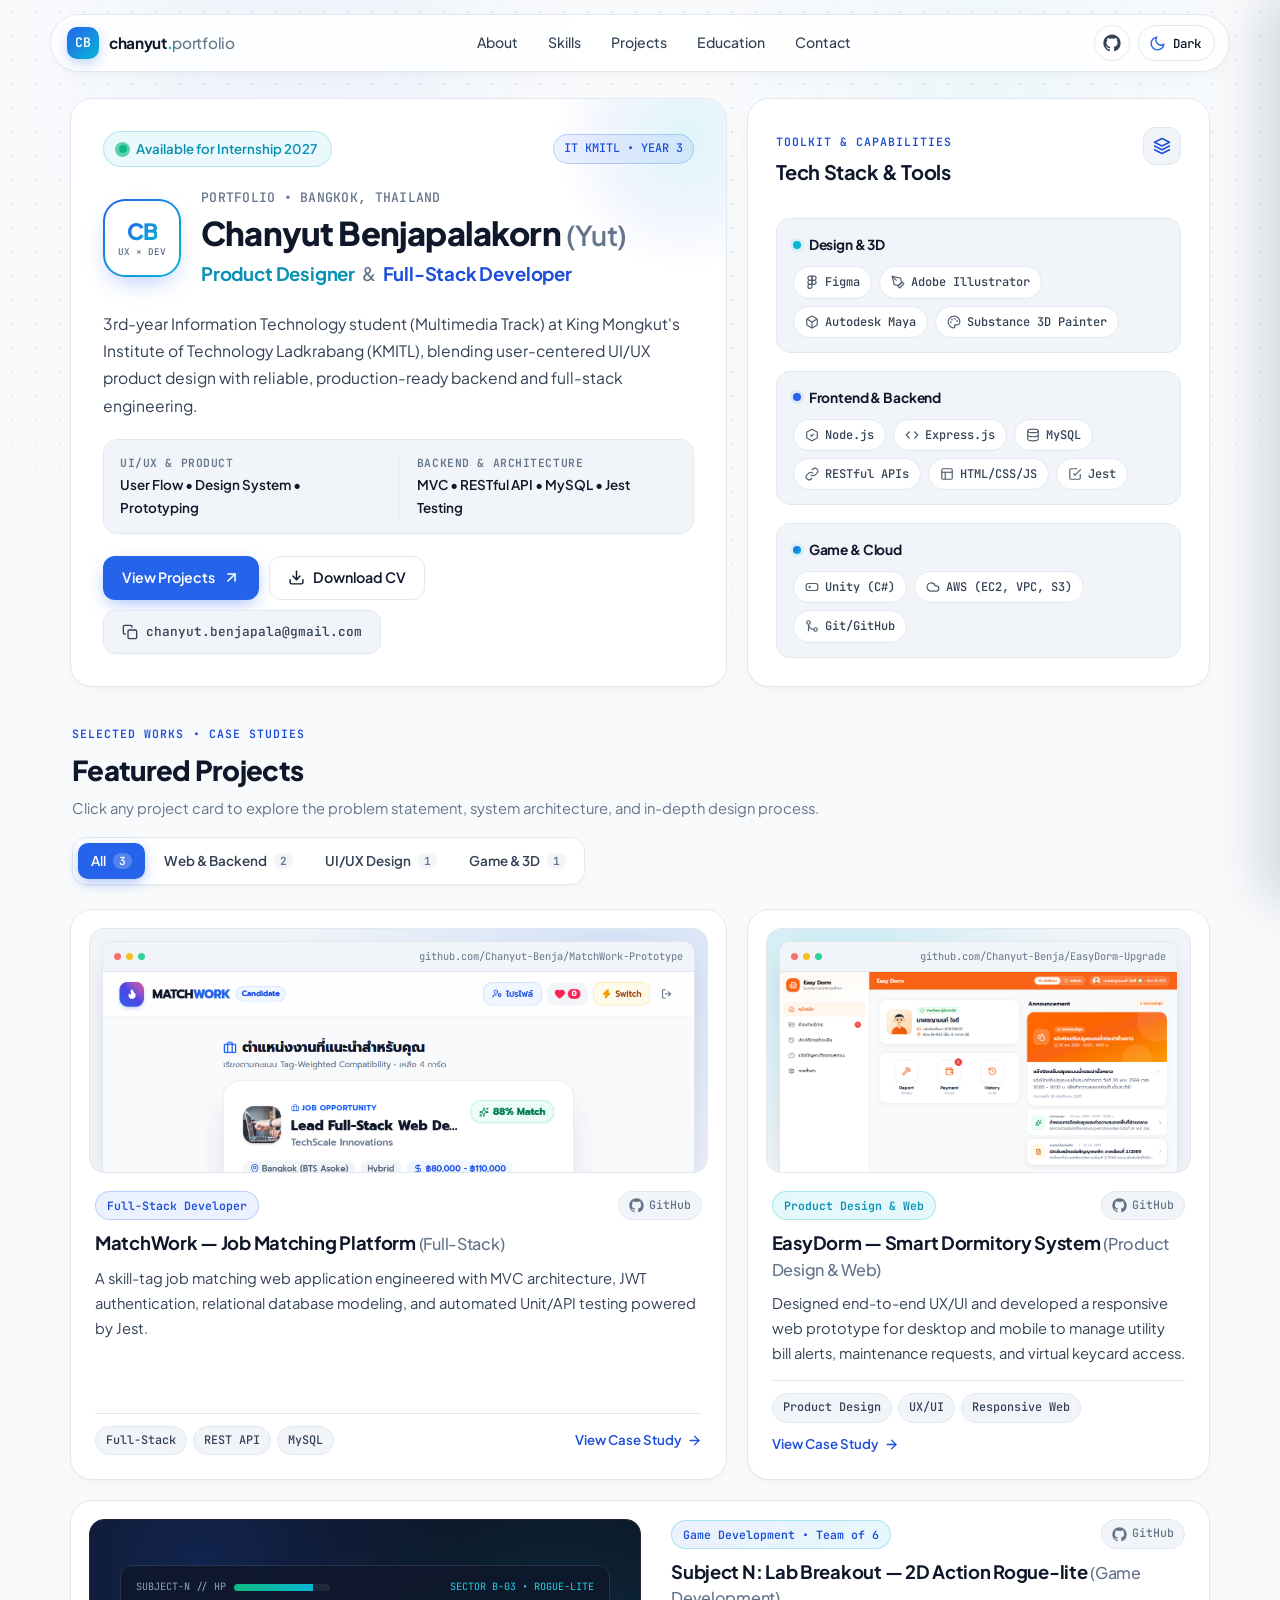
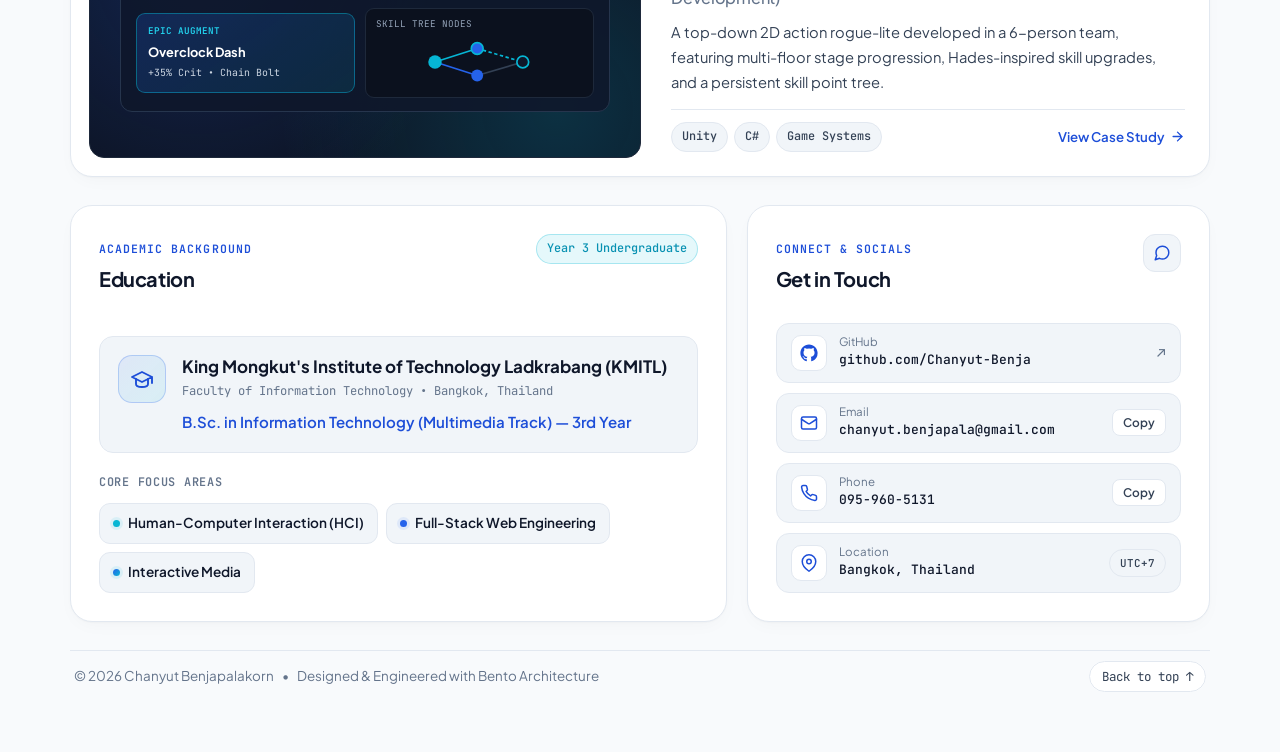
==== index.html @ 30409970 "chore: prepare portfolio for Vercel deployment" ====
<!DOCTYPE html>
<html lang="en" data-theme="light">
<head>
  <meta charset="UTF-8" />
  <meta name="viewport" content="width=device-width, initial-scale=1.0" />
  <title>Chanyut Benjapalakorn — Product Designer &amp; Full-Stack Developer</title>
  <meta
    name="description"
    content="Personal portfolio of Chanyut Benjapalakorn (Yut), a 3rd-year Information Technology (Multimedia Track) student at KMITL seeking UX/UI Product Design and Full-Stack / Backend Developer internships."
  />
  <meta name="author" content="Chanyut Benjapalakorn" />
  <meta name="robots" content="index, follow" />
  <meta name="theme-color" content="#F8FAFC" id="meta-theme-color" />

  <!-- Open Graph / Social Sharing -->
  <meta property="og:type" content="website" />
  <meta property="og:locale" content="en_US" />
  <meta property="og:site_name" content="Chanyut Benjapalakorn — Portfolio" />
  <meta property="og:title" content="Chanyut Benjapalakorn — Product Designer &amp; Full-Stack Developer" />
  <meta
    property="og:description"
    content="3rd-year IT (Multimedia Track) student at KMITL blending user-centered UI/UX product design with MVC backend &amp; full-stack engineering."
  />
  <meta property="og:image" content="/assets/og-preview.png" />
  <meta property="og:image:width" content="1200" />
  <meta property="og:image:height" content="630" />
  <meta property="og:image:alt" content="Chanyut Benjapalakorn — Product Designer &amp; Full-Stack Developer Portfolio" />

  <!-- Twitter / X Card -->
  <meta name="twitter:card" content="summary_large_image" />
  <meta name="twitter:title" content="Chanyut Benjapalakorn — Product Designer &amp; Full-Stack Developer" />
  <meta
    name="twitter:description"
    content="3rd-year IT (Multimedia Track) student at KMITL seeking UX/UI Product Design and Full-Stack / Backend Developer internships."
  />
  <meta name="twitter:image" content="/assets/og-preview.png" />

  <!-- Google Fonts: Plus Jakarta Sans & JetBrains Mono -->
  <link rel="preconnect" href="https://fonts.googleapis.com" />
  <link rel="preconnect" href="https://fonts.gstatic.com" crossorigin />
  <link
    href="https://fonts.googleapis.com/css2?family=JetBrains+Mono:wght@400;500;600&family=Plus+Jakarta+Sans:wght@400;500;600;700;800&display=swap"
    rel="stylesheet"
  />

  <!-- Favicon SVG -->
  <link rel="icon" type="image/svg+xml" href="./favicon.svg" />
  <link
    rel="alternate icon"
    type="image/svg+xml"
    href="data:image/svg+xml,%3Csvg xmlns='http://www.w3.org/2000/svg' viewBox='0 0 64 64'%3E%3Crect width='64' height='64' rx='16' fill='%232563EB'/%3E%3Cpath d='M18 33c0-8.5 6.2-14.5 14.8-14.5 5 0 9.1 2.2 11.5 5.9l-5.2 3.4c-1.4-2.1-3.6-3.4-6.3-3.4-5 0-8.4 3.5-8.4 8.6s3.4 8.6 8.4 8.6c2.9 0 5.1-1.3 6.5-3.6l5.2 3.3C42.1 45.2 37.9 47.5 32.8 47.5 24.2 47.5 18 41.5 18 33Z' fill='%23ffffff'/%3E%3Ccircle cx='48' cy='18' r='5' fill='%2306B6D4'/%3E%3C/svg%3E"
  />

  <!-- Prevent Dark Mode Flash Before First Paint -->
  <script>
    (function () {
      try {
        var saved = localStorage.getItem('chanyut-portfolio-theme');
        if (saved === 'dark' || saved === 'light') {
          document.documentElement.setAttribute('data-theme', saved);
          var meta = document.getElementById('meta-theme-color');
          if (meta) meta.setAttribute('content', saved === 'dark' ? '#0B0F19' : '#F8FAFC');
        }
      } catch (_) {}
    })();
  </script>

  <link rel="stylesheet" href="./styles.css" />
</head>
<body>
  <!-- Subtle Ambient Grid & Glow Background -->
  <div class="bg-grid" aria-hidden="true"></div>
  <div class="bg-glow bg-glow-primary" aria-hidden="true"></div>
  <div class="bg-glow bg-glow-secondary" aria-hidden="true"></div>

  <!-- Skip Navigation Link for Accessibility -->
  <a href="#main-content" class="skip-link">Skip to main content</a>

  <!-- Top Minimalist Floating Navbar -->
  <header class="site-header">
    <nav class="nav-container" aria-label="Primary Navigation">
      <a href="#top" class="brand" aria-label="Chanyut Benjapalakorn Home">
        <span class="brand-mark" aria-hidden="true">CB</span>
        <span class="brand-text">
          <span class="brand-name">chanyut</span><span class="brand-dot">.</span><span class="brand-domain">portfolio</span>
        </span>
      </a>

      <div class="nav-links">
        <a href="#about" class="nav-link">About</a>
        <a href="#skills" class="nav-link">Skills</a>
        <a href="#projects" class="nav-link">Projects</a>
        <a href="#education" class="nav-link">Education</a>
        <a href="#contact" class="nav-link">Contact</a>
      </div>

      <div class="nav-actions">
        <a
          href="https://github.com/Chanyut-Benja"
          target="_blank"
          rel="noopener noreferrer"
          class="icon-btn"
          aria-label="GitHub Profile (Chanyut-Benja)"
          title="GitHub: Chanyut-Benja"
        >
          <svg viewBox="0 0 24 24" width="18" height="18" fill="currentColor" aria-hidden="true">
            <path d="M12 .5C5.65.5.5 5.65.5 12c0 5.09 3.29 9.4 7.86 10.92.58.11.79-.25.79-.56 0-.28-.01-1.02-.02-2-3.2.7-3.88-1.54-3.88-1.54-.52-1.33-1.28-1.69-1.28-1.69-1.05-.72.08-.7.08-.7 1.16.08 1.77 1.19 1.77 1.19 1.03 1.76 2.7 1.25 3.36.96.1-.75.4-1.25.73-1.54-2.55-.29-5.24-1.28-5.24-5.69 0-1.26.45-2.29 1.19-3.09-.12-.29-.52-1.46.11-3.05 0 0 .97-.31 3.18 1.18a11.07 11.07 0 0 1 5.79 0c2.2-1.49 3.17-1.18 3.17-1.18.63 1.59.23 2.76.11 3.05.74.8 1.19 1.83 1.19 3.09 0 4.42-2.7 5.39-5.27 5.68.41.36.78 1.07.78 2.16 0 1.56-.01 2.82-.01 3.2 0 .31.21.68.8.56A11.51 11.51 0 0 0 23.5 12C23.5 5.65 18.35.5 12 .5Z"/>
          </svg>
        </a>

        <button
          type="button"
          id="theme-toggle"
          class="theme-toggle"
          aria-label="Toggle Dark / Light Mode"
          title="Switch Light / Dark Mode"
        >
          <span class="theme-icon theme-icon-sun" aria-hidden="true">
            <svg viewBox="0 0 24 24" width="17" height="17" fill="none" stroke="currentColor" stroke-width="2" stroke-linecap="round" stroke-linejoin="round">
              <circle cx="12" cy="12" r="4"></circle>
              <path d="M12 2v2M12 20v2M4.93 4.93l1.41 1.41M17.66 17.66l1.41 1.41M2 12h2M20 12h2M6.34 17.66l-1.41 1.41M19.07 4.93l-1.41 1.41"></path>
            </svg>
          </span>
          <span class="theme-icon theme-icon-moon" aria-hidden="true">
            <svg viewBox="0 0 24 24" width="17" height="17" fill="none" stroke="currentColor" stroke-width="2" stroke-linecap="round" stroke-linejoin="round">
              <path d="M21 12.79A9 9 0 1 1 11.21 3 7 7 0 0 0 21 12.79z"></path>
            </svg>
          </span>
          <span class="theme-label" id="theme-label">Dark</span>
        </button>
      </div>
    </nav>
  </header>

  <!-- Main Bento Grid Content -->
  <main id="main-content" class="page-wrapper">
    <!-- =========================================================
         TOP BENTO GRID: HERO PROFILE (LEFT) + TECH STACK (RIGHT)
         ========================================================= -->
    <section id="top" class="bento-grid bento-top" aria-label="Introduction and Core Capabilities">
      <!-- 1. HERO & PROFILE CARD (Top-Left, Large) -->
      <article id="about" class="bento-card hero-card span-7">
        <div class="card-ambient-accent" aria-hidden="true"></div>

        <div class="hero-top-bar">
          <div class="status-badge" role="status">
            <span class="status-dot-wrapper" aria-hidden="true">
              <span class="status-dot-ping"></span>
              <span class="status-dot"></span>
            </span>
            <span class="status-text">Available for Internship 2027</span>
          </div>
          <span class="mono-tag role-chip">IT KMITL • YEAR 3</span>
        </div>

        <div class="hero-identity">
          <div class="avatar-emblem" aria-hidden="true">
            <div class="avatar-inner">
              <span class="avatar-initials">CB</span>
              <span class="avatar-sub">UX × DEV</span>
            </div>
          </div>

          <div class="hero-titles">
            <p class="hero-en-name">PORTFOLIO • BANGKOK, THAILAND</p>
            <h1 class="hero-th-name">
              Chanyut Benjapalakorn <span class="nickname">(Yut)</span>
            </h1>
            <p class="hero-role">
              <span class="role-highlight-ux">Product Designer</span>
              <span class="role-amp">&amp;</span>
              <span class="role-highlight-dev">Full-Stack Developer</span>
            </p>
          </div>
        </div>

        <p class="hero-bio">
          3rd-year Information Technology student (Multimedia Track) at King Mongkut's Institute of Technology Ladkrabang (KMITL), blending user-centered UI/UX product design with reliable, production-ready backend and full-stack engineering.
        </p>

        <!-- Minimalist Discipline Synergy Strip -->
        <div class="synergy-strip" aria-label="Core Strengths">
          <div class="synergy-item">
            <span class="synergy-kicker">UI/UX &amp; Product</span>
            <span class="synergy-value">User Flow • Design System • Prototyping</span>
          </div>
          <div class="synergy-divider" aria-hidden="true"></div>
          <div class="synergy-item">
            <span class="synergy-kicker">Backend &amp; Architecture</span>
            <span class="synergy-value">MVC • RESTful API • MySQL • Jest Testing</span>
          </div>
        </div>

        <!-- Primary CTA Actions -->
        <div class="hero-actions">
          <a href="#projects" class="btn btn-primary">
            <span>View Projects</span>
            <svg viewBox="0 0 24 24" width="17" height="17" fill="none" stroke="currentColor" stroke-width="2.2" stroke-linecap="round" stroke-linejoin="round" aria-hidden="true">
              <path d="M7 17L17 7"></path>
              <path d="M7 7h10v10"></path>
            </svg>
          </a>

          <a
            href="./assets/Chanyut_Benjapalakorn_CV.pdf"
            download="Chanyut_Benjapalakorn_CV.pdf"
            class="btn btn-secondary"
          >
            <svg viewBox="0 0 24 24" width="17" height="17" fill="none" stroke="currentColor" stroke-width="2" stroke-linecap="round" stroke-linejoin="round" aria-hidden="true">
              <path d="M21 15v4a2 2 0 0 1-2 2H5a2 2 0 0 1-2-2v-4"></path>
              <polyline points="7 10 12 15 17 10"></polyline>
              <line x1="12" y1="15" x2="12" y2="3"></line>
            </svg>
            <span>Download CV</span>
          </a>

          <button
            type="button"
            class="btn btn-ghost copy-email-btn"
            data-copy="chanyut.benjapala@gmail.com"
            data-label-default="chanyut.benjapala@gmail.com"
            aria-label="Copy email chanyut.benjapala@gmail.com"
          >
            <svg class="icon-copy" viewBox="0 0 24 24" width="16" height="16" fill="none" stroke="currentColor" stroke-width="2" stroke-linecap="round" stroke-linejoin="round" aria-hidden="true">
              <rect x="9" y="9" width="13" height="13" rx="2" ry="2"></rect>
              <path d="M5 15H4a2 2 0 0 1-2-2V4a2 2 0 0 1 2-2h9a2 2 0 0 1 2 2v1"></path>
            </svg>
            <svg class="icon-check" viewBox="0 0 24 24" width="16" height="16" fill="none" stroke="currentColor" stroke-width="2.4" stroke-linecap="round" stroke-linejoin="round" aria-hidden="true">
              <polyline points="20 6 9 17 4 12"></polyline>
            </svg>
            <span class="copy-btn-text">chanyut.benjapala@gmail.com</span>
          </button>
        </div>
      </article>

      <!-- 2. TECH STACK & DESIGN TOOLS CARD (Top-Right) -->
      <article id="skills" class="bento-card stack-card span-5">
        <div class="card-header">
          <div>
            <span class="section-eyebrow">TOOLKIT &amp; CAPABILITIES</span>
            <h2 class="card-title">Tech Stack &amp; Tools</h2>
          </div>
          <span class="card-badge-icon" aria-hidden="true">
            <svg viewBox="0 0 24 24" width="18" height="18" fill="none" stroke="currentColor" stroke-width="2" stroke-linecap="round" stroke-linejoin="round">
              <polygon points="12 2 2 7 12 12 22 7 12 2"></polygon>
              <polyline points="2 17 12 22 22 17"></polyline>
              <polyline points="2 12 12 17 22 12"></polyline>
            </svg>
          </span>
        </div>

        <div class="stack-groups">
          <!-- Category 1: Design & 3D -->
          <div class="stack-group">
            <div class="stack-group-header">
              <span class="group-dot dot-cyan" aria-hidden="true"></span>
              <h3 class="stack-group-title">Design &amp; 3D</h3>
            </div>
            <div class="pill-list">
              <span class="tech-pill pill-design">
                <svg viewBox="0 0 24 24" width="14" height="14" fill="none" stroke="currentColor" stroke-width="2" aria-hidden="true"><path d="M12 2H8.5a3.5 3.5 0 0 0 0 7H12V2Z"/><path d="M12 2h3.5a3.5 3.5 0 1 1 0 7H12V2Z"/><path d="M12 9h3.5a3.5 3.5 0 1 1 0 7H12V9Z"/><path d="M12 9H8.5a3.5 3.5 0 0 0 0 7H12V9Z"/><path d="M8.5 16a3.5 3.5 0 1 0 3.5 3.5V16H8.5Z"/></svg>
                Figma
              </span>
              <span class="tech-pill pill-design">
                <svg viewBox="0 0 24 24" width="14" height="14" fill="none" stroke="currentColor" stroke-width="2" aria-hidden="true"><path d="M12 19l7-7 3 3-7 7-3-3z"/><path d="M18 13l-1.5-7.5L2 2l3.5 14.5L13 18l5-5z"/><path d="M2 2l7.586 7.586"/></svg>
                Adobe Illustrator
              </span>
              <span class="tech-pill pill-design">
                <svg viewBox="0 0 24 24" width="14" height="14" fill="none" stroke="currentColor" stroke-width="2" aria-hidden="true"><path d="M21 16V8a2 2 0 0 0-1-1.73l-7-4a2 2 0 0 0-2 0l-7 4A2 2 0 0 0 3 8v8a2 2 0 0 0 1 1.73l7 4a2 2 0 0 0 2 0l7-4A2 2 0 0 0 21 16z"/><polyline points="3.27 6.96 12 12.01 20.73 6.96"/><line x1="12" y1="22.08" x2="12" y2="12"/></svg>
                Autodesk Maya
              </span>
              <span class="tech-pill pill-design">
                <svg viewBox="0 0 24 24" width="14" height="14" fill="none" stroke="currentColor" stroke-width="2" aria-hidden="true"><circle cx="13.5" cy="6.5" r=".5" fill="currentColor"/><circle cx="17.5" cy="10.5" r=".5" fill="currentColor"/><circle cx="8.5" cy="7.5" r=".5" fill="currentColor"/><circle cx="6.5" cy="12.5" r=".5" fill="currentColor"/><path d="M12 2C6.5 2 2 6.5 2 12s4.5 10 10 10c.93 0 1.5-.67 1.5-1.5 0-.39-.15-.74-.39-1.01-.23-.26-.38-.61-.38-1 0-.83.67-1.5 1.5-1.5H16c3.31 0 6-2.69 6-6 0-4.96-4.49-9-10-9z"/></svg>
                Substance 3D Painter
              </span>
            </div>
          </div>

          <!-- Category 2: Frontend & Backend -->
          <div class="stack-group">
            <div class="stack-group-header">
              <span class="group-dot dot-blue" aria-hidden="true"></span>
              <h3 class="stack-group-title">Frontend &amp; Backend</h3>
            </div>
            <div class="pill-list">
              <span class="tech-pill pill-dev">
                <svg viewBox="0 0 24 24" width="14" height="14" fill="none" stroke="currentColor" stroke-width="2" aria-hidden="true"><path d="M12 2L3 7v10l9 5 9-5V7l-9-5z"/><path d="M9 12l2 2 4-4"/></svg>
                Node.js
              </span>
              <span class="tech-pill pill-dev">
                <svg viewBox="0 0 24 24" width="14" height="14" fill="none" stroke="currentColor" stroke-width="2" aria-hidden="true"><polyline points="16 18 22 12 16 6"/><polyline points="8 6 2 12 8 18"/></svg>
                Express.js
              </span>
              <span class="tech-pill pill-dev">
                <svg viewBox="0 0 24 24" width="14" height="14" fill="none" stroke="currentColor" stroke-width="2" aria-hidden="true"><ellipse cx="12" cy="5" rx="9" ry="3"/><path d="M21 12c0 1.66-4 3-9 3s-9-1.34-9-3"/><path d="M3 5v14c0 1.66 4 3 9 3s9-1.34 9-3V5"/></svg>
                MySQL
              </span>
              <span class="tech-pill pill-dev">
                <svg viewBox="0 0 24 24" width="14" height="14" fill="none" stroke="currentColor" stroke-width="2" aria-hidden="true"><path d="M10 13a5 5 0 0 0 7.54.54l3-3a5 5 0 0 0-7.07-7.07l-1.72 1.71"/><path d="M14 11a5 5 0 0 0-7.54-.54l-3 3a5 5 0 0 0 7.07 7.07l1.71-1.71"/></svg>
                RESTful APIs
              </span>
              <span class="tech-pill pill-dev">
                <svg viewBox="0 0 24 24" width="14" height="14" fill="none" stroke="currentColor" stroke-width="2" aria-hidden="true"><rect x="3" y="3" width="18" height="18" rx="2"/><path d="M3 9h18"/><path d="M9 21V9"/></svg>
                HTML/CSS/JS
              </span>
              <span class="tech-pill pill-dev">
                <svg viewBox="0 0 24 24" width="14" height="14" fill="none" stroke="currentColor" stroke-width="2" aria-hidden="true"><path d="M9 11l3 3L22 4"/><path d="M21 12v7a2 2 0 0 1-2 2H5a2 2 0 0 1-2-2V5a2 2 0 0 1 2-2h11"/></svg>
                Jest
              </span>
            </div>
          </div>

          <!-- Category 3: Game & Cloud -->
          <div class="stack-group">
            <div class="stack-group-header">
              <span class="group-dot dot-hybrid" aria-hidden="true"></span>
              <h3 class="stack-group-title">Game &amp; Cloud</h3>
            </div>
            <div class="pill-list">
              <span class="tech-pill pill-cloud">
                <svg viewBox="0 0 24 24" width="14" height="14" fill="none" stroke="currentColor" stroke-width="2" aria-hidden="true"><line x1="6" y1="12" x2="10" y2="12"/><line x1="8" y1="10" x2="8" y2="14"/><line x1="15" y1="13" x2="15.01" y2="13"/><line x1="18" y1="11" x2="18.01" y2="11"/><rect x="2" y="6" width="20" height="12" rx="4"/></svg>
                Unity (C#)
              </span>
              <span class="tech-pill pill-cloud">
                <svg viewBox="0 0 24 24" width="14" height="14" fill="none" stroke="currentColor" stroke-width="2" aria-hidden="true"><path d="M17.5 19H9a7 7 0 1 1 6.71-9h1.79a4.5 4.5 0 1 1 0 9Z"/></svg>
                AWS (EC2, VPC, S3)
              </span>
              <span class="tech-pill pill-cloud">
                <svg viewBox="0 0 24 24" width="14" height="14" fill="none" stroke="currentColor" stroke-width="2" aria-hidden="true"><circle cx="18" cy="18" r="3"/><circle cx="6" cy="6" r="3"/><path d="M6 21V9a9 9 0 0 0 9 9"/></svg>
                Git/GitHub
              </span>
            </div>
          </div>
        </div>
      </article>
    </section>

    <!-- =========================================================
         MIDDLE SECTION: FEATURED PROJECTS + INTERACTIVE FILTER BAR
         ========================================================= -->
    <section id="projects" class="projects-section" aria-labelledby="projects-heading">
      <div class="section-bar">
        <div class="section-bar-text">
          <span class="section-eyebrow">SELECTED WORKS • CASE STUDIES</span>
          <h2 id="projects-heading" class="section-title">Featured Projects</h2>
          <p class="section-subtitle">
            Click any project card to explore the problem statement, system architecture, and in-depth design process.
          </p>
        </div>

        <!-- Interactive Filter Bar -->
        <div class="filter-bar" role="tablist" aria-label="Filter Projects by Category">
          <button
            type="button"
            class="filter-btn is-active"
            role="tab"
            aria-selected="true"
            data-filter="all"
          >
            <span>All</span>
            <span class="filter-count">3</span>
          </button>
          <button
            type="button"
            class="filter-btn"
            role="tab"
            aria-selected="false"
            data-filter="web"
          >
            <span>Web &amp; Backend</span>
            <span class="filter-count">2</span>
          </button>
          <button
            type="button"
            class="filter-btn"
            role="tab"
            aria-selected="false"
            data-filter="uxui"
          >
            <span>UI/UX Design</span>
            <span class="filter-count">1</span>
          </button>
          <button
            type="button"
            class="filter-btn"
            role="tab"
            aria-selected="false"
            data-filter="game"
          >
            <span>Game &amp; 3D</span>
            <span class="filter-count">1</span>
          </button>
        </div>
      </div>

      <!-- Bento Grid for 3 Featured Projects (Asymmetric 7 + 5 Row 1, Full 12 Row 2) -->
      <div class="bento-grid projects-grid" id="projects-grid">
        <!-- PROJECT 1: MatchWork (Span 7) -->
        <article
          class="bento-card project-card span-7"
          data-project-id="matchwork"
          data-categories="web"
          tabindex="0"
          role="button"
          aria-label="Open case study for MatchWork — Job Matching Platform"
        >
          <!-- Real Project Screenshot Thumbnail -->
          <div class="project-mockup project-screenshot-wrap">
            <div class="screenshot-frame">
              <div class="screenshot-bar" aria-hidden="true">
                <div class="browser-dots"><span></span><span></span><span></span></div>
                <span class="browser-url">github.com/Chanyut-Benja/MatchWork-Prototype</span>
              </div>
              <img
                src="./assets/matchwork-preview.png"
                alt="MatchWork Job Matching Platform Dashboard Screenshot"
                class="project-screenshot-img"
                loading="lazy"
              />
            </div>
          </div>

          <div class="project-content">
            <div class="project-meta-row">
              <span class="role-badge badge-blue">Full-Stack Developer</span>
              <a
                href="https://github.com/Chanyut-Benja/MatchWork-Prototype"
                target="_blank"
                rel="noopener noreferrer"
                class="project-github-link"
                aria-label="View MatchWork on GitHub"
                title="github.com/Chanyut-Benja/MatchWork-Prototype"
              >
                <svg viewBox="0 0 24 24" width="15" height="15" fill="currentColor" aria-hidden="true">
                  <path d="M12 .5C5.65.5.5 5.65.5 12c0 5.09 3.29 9.4 7.86 10.92.58.11.79-.25.79-.56 0-.28-.01-1.02-.02-2-3.2.7-3.88-1.54-3.88-1.54-.52-1.33-1.28-1.69-1.28-1.69-1.05-.72.08-.7.08-.7 1.16.08 1.77 1.19 1.77 1.19 1.03 1.76 2.7 1.25 3.36.96.1-.75.4-1.25.73-1.54-2.55-.29-5.24-1.28-5.24-5.69 0-1.26.45-2.29 1.19-3.09-.12-.29-.52-1.46.11-3.05 0 0 .97-.31 3.18 1.18a11.07 11.07 0 0 1 5.79 0c2.2-1.49 3.17-1.18 3.17-1.18.63 1.59.23 2.76.11 3.05.74.8 1.19 1.83 1.19 3.09 0 4.42-2.7 5.39-5.27 5.68.41.36.78 1.07.78 2.16 0 1.56-.01 2.82-.01 3.2 0 .31.21.68.8.56A11.51 11.51 0 0 0 23.5 12C23.5 5.65 18.35.5 12 .5Z"/>
                </svg>
                <span>GitHub</span>
              </a>
            </div>

            <h3 class="project-title">
              MatchWork — Job Matching Platform <span class="project-sub">(Full-Stack)</span>
            </h3>

            <p class="project-desc">
              A skill-tag job matching web application engineered with MVC architecture, JWT authentication, relational database modeling, and automated Unit/API testing powered by Jest.
            </p>

            <div class="project-footer">
              <div class="project-tags">
                <span class="mono-tag">Full-Stack</span>
                <span class="mono-tag">REST API</span>
                <span class="mono-tag">MySQL</span>
              </div>
              <span class="project-cta-hint">
                View Case Study
                <svg viewBox="0 0 24 24" width="15" height="15" fill="none" stroke="currentColor" stroke-width="2.2" stroke-linecap="round" stroke-linejoin="round" aria-hidden="true">
                  <line x1="5" y1="12" x2="19" y2="12"></line>
                  <polyline points="12 5 19 12 12 19"></polyline>
                </svg>
              </span>
            </div>
          </div>
        </article>

        <!-- PROJECT 2: EasyDorm (Span 5) -->
        <article
          class="bento-card project-card span-5"
          data-project-id="easydorm"
          data-categories="uxui web"
          tabindex="0"
          role="button"
          aria-label="Open case study for EasyDorm — Smart Dormitory Management System"
        >
          <!-- Real Project Screenshot Thumbnail -->
          <div class="project-mockup project-screenshot-wrap mockup-easydorm-bg">
            <div class="screenshot-frame">
              <div class="screenshot-bar" aria-hidden="true">
                <div class="browser-dots"><span></span><span></span><span></span></div>
                <span class="browser-url">github.com/Chanyut-Benja/EasyDorm-Upgrade</span>
              </div>
              <img
                src="./assets/easydorm-preview.png"
                alt="EasyDorm Smart Dormitory Resident Dashboard Screenshot"
                class="project-screenshot-img"
                loading="lazy"
              />
            </div>
          </div>

          <div class="project-content">
            <div class="project-meta-row">
              <span class="role-badge badge-cyan">Product Design &amp; Web</span>
              <a
                href="https://github.com/Chanyut-Benja/EasyDorm-Upgrade"
                target="_blank"
                rel="noopener noreferrer"
                class="project-github-link"
                aria-label="View EasyDorm on GitHub"
                title="github.com/Chanyut-Benja/EasyDorm-Upgrade"
              >
                <svg viewBox="0 0 24 24" width="15" height="15" fill="currentColor" aria-hidden="true">
                  <path d="M12 .5C5.65.5.5 5.65.5 12c0 5.09 3.29 9.4 7.86 10.92.58.11.79-.25.79-.56 0-.28-.01-1.02-.02-2-3.2.7-3.88-1.54-3.88-1.54-.52-1.33-1.28-1.69-1.28-1.69-1.05-.72.08-.7.08-.7 1.16.08 1.77 1.19 1.77 1.19 1.03 1.76 2.7 1.25 3.36.96.1-.75.4-1.25.73-1.54-2.55-.29-5.24-1.28-5.24-5.69 0-1.26.45-2.29 1.19-3.09-.12-.29-.52-1.46.11-3.05 0 0 .97-.31 3.18 1.18a11.07 11.07 0 0 1 5.79 0c2.2-1.49 3.17-1.18 3.17-1.18.63 1.59.23 2.76.11 3.05.74.8 1.19 1.83 1.19 3.09 0 4.42-2.7 5.39-5.27 5.68.41.36.78 1.07.78 2.16 0 1.56-.01 2.82-.01 3.2 0 .31.21.68.8.56A11.51 11.51 0 0 0 23.5 12C23.5 5.65 18.35.5 12 .5Z"/>
                </svg>
                <span>GitHub</span>
              </a>
            </div>

            <h3 class="project-title">
              EasyDorm — Smart Dormitory System <span class="project-sub">(Product Design &amp; Web)</span>
            </h3>

            <p class="project-desc">
              Designed end-to-end UX/UI and developed a responsive web prototype for desktop and mobile to manage utility bill alerts, maintenance requests, and virtual keycard access.
            </p>

            <div class="project-footer">
              <div class="project-tags">
                <span class="mono-tag">Product Design</span>
                <span class="mono-tag">UX/UI</span>
                <span class="mono-tag">Responsive Web</span>
              </div>
              <span class="project-cta-hint">
                View Case Study
                <svg viewBox="0 0 24 24" width="15" height="15" fill="none" stroke="currentColor" stroke-width="2.2" stroke-linecap="round" stroke-linejoin="round" aria-hidden="true">
                  <line x1="5" y1="12" x2="19" y2="12"></line>
                  <polyline points="12 5 19 12 12 19"></polyline>
                </svg>
              </span>
            </div>
          </div>
        </article>

        <!-- PROJECT 3: Subject N: Lab Breakout (Span 12 Horizontal Bento Showcase) -->
        <article
          class="bento-card project-card span-12"
          data-project-id="subjectn"
          data-categories="game"
          tabindex="0"
          role="button"
          aria-label="Open case study for Subject N: Lab Breakout — 2D Action Rogue-lite"
        >
          <div class="project-mockup mockup-subjectn" aria-hidden="true">
            <div class="sn-hud">
              <div class="sn-hud-top">
                <div class="sn-hp-wrap">
                  <span class="sn-label">SUBJECT-N // HP</span>
                  <div class="sn-hp-bar"><div class="sn-hp-fill"></div></div>
                </div>
                <span class="sn-floor">SECTOR B-03 • ROGUE-LITE</span>
              </div>

              <div class="sn-boon-row">
                <div class="sn-boon-card is-selected">
                  <span class="sn-boon-tier">EPIC AUGMENT</span>
                  <span class="sn-boon-name">Overclock Dash</span>
                  <span class="sn-boon-stat">+35% Crit • Chain Bolt</span>
                </div>
                <div class="sn-skill-tree">
                  <div class="sn-tree-title">SKILL TREE NODES</div>
                  <svg viewBox="0 0 150 64" class="sn-tree-svg">
                    <line x1="22" y1="32" x2="72" y2="16" stroke="#06B6D4" stroke-width="2" />
                    <line x1="22" y1="32" x2="72" y2="48" stroke="#2563EB" stroke-width="2" />
                    <line x1="72" y1="16" x2="126" y2="32" stroke="#06B6D4" stroke-width="2" stroke-dasharray="4 3" />
                    <line x1="72" y1="48" x2="126" y2="32" stroke="#334155" stroke-width="2" />
                    <circle cx="22" cy="32" r="8" fill="#06B6D4" />
                    <circle cx="72" cy="16" r="7" fill="#2563EB" stroke="#06B6D4" stroke-width="2" />
                    <circle cx="72" cy="48" r="7" fill="#2563EB" />
                    <circle cx="126" cy="32" r="7" fill="#0F172A" stroke="#06B6D4" stroke-width="2" />
                  </svg>
                </div>
              </div>
            </div>
          </div>

          <div class="project-content">
            <div class="project-meta-row">
              <span class="role-badge badge-hybrid">Game Development • Team of 6</span>
              <a
                href="https://github.com/Chanyut-Benja/lab-breakout-roguelite"
                target="_blank"
                rel="noopener noreferrer"
                class="project-github-link"
                aria-label="View Subject N: Lab Breakout on GitHub"
                title="github.com/Chanyut-Benja/lab-breakout-roguelite"
              >
                <svg viewBox="0 0 24 24" width="15" height="15" fill="currentColor" aria-hidden="true">
                  <path d="M12 .5C5.65.5.5 5.65.5 12c0 5.09 3.29 9.4 7.86 10.92.58.11.79-.25.79-.56 0-.28-.01-1.02-.02-2-3.2.7-3.88-1.54-3.88-1.54-.52-1.33-1.28-1.69-1.28-1.69-1.05-.72.08-.7.08-.7 1.16.08 1.77 1.19 1.77 1.19 1.03 1.76 2.7 1.25 3.36.96.1-.75.4-1.25.73-1.54-2.55-.29-5.24-1.28-5.24-5.69 0-1.26.45-2.29 1.19-3.09-.12-.29-.52-1.46.11-3.05 0 0 .97-.31 3.18 1.18a11.07 11.07 0 0 1 5.79 0c2.2-1.49 3.17-1.18 3.17-1.18.63 1.59.23 2.76.11 3.05.74.8 1.19 1.83 1.19 3.09 0 4.42-2.7 5.39-5.27 5.68.41.36.78 1.07.78 2.16 0 1.56-.01 2.82-.01 3.2 0 .31.21.68.8.56A11.51 11.51 0 0 0 23.5 12C23.5 5.65 18.35.5 12 .5Z"/>
                </svg>
                <span>GitHub</span>
              </a>
            </div>

            <h3 class="project-title">
              Subject N: Lab Breakout — 2D Action Rogue-lite <span class="project-sub">(Game Development)</span>
            </h3>

            <p class="project-desc">
              A top-down 2D action rogue-lite developed in a 6-person team, featuring multi-floor stage progression, Hades-inspired skill upgrades, and a persistent skill point tree.
            </p>

            <div class="project-footer">
              <div class="project-tags">
                <span class="mono-tag">Unity</span>
                <span class="mono-tag">C#</span>
                <span class="mono-tag">Game Systems</span>
              </div>
              <span class="project-cta-hint">
                View Case Study
                <svg viewBox="0 0 24 24" width="15" height="15" fill="none" stroke="currentColor" stroke-width="2.2" stroke-linecap="round" stroke-linejoin="round" aria-hidden="true">
                  <line x1="5" y1="12" x2="19" y2="12"></line>
                  <polyline points="12 5 19 12 12 19"></polyline>
                </svg>
              </span>
            </div>
          </div>
        </article>
      </div>
    </section>

    <!-- =========================================================
         BOTTOM BENTO GRID: EDUCATION (LEFT) + CONNECT (RIGHT)
         ========================================================= -->
    <section class="bento-grid bento-bottom" aria-label="Education and Contact Information">
      <!-- 4. EDUCATION CARD (Bottom-Left) -->
      <article id="education" class="bento-card education-card span-7">
        <div class="card-header">
          <div>
            <span class="section-eyebrow">ACADEMIC BACKGROUND</span>
            <h2 class="card-title">Education</h2>
          </div>
          <span class="mono-tag year-pill">Year 3 Undergraduate</span>
        </div>

        <div class="edu-body">
          <div class="edu-icon-box" aria-hidden="true">
            <svg viewBox="0 0 24 24" width="24" height="24" fill="none" stroke="currentColor" stroke-width="1.9" stroke-linecap="round" stroke-linejoin="round">
              <path d="M22 10v6M2 10l10-5 10 5-10 5z"></path>
              <path d="M6 12v5c0 2 3 3 6 3s6-1 6-3v-5"></path>
            </svg>
          </div>

          <div class="edu-details">
            <h3 class="edu-institute">
              King Mongkut's Institute of Technology Ladkrabang (KMITL)
            </h3>
            <p class="edu-en-sub">Faculty of Information Technology • Bangkok, Thailand</p>
            <p class="edu-degree">
              B.Sc. in Information Technology (Multimedia Track) — 3rd Year
            </p>
          </div>
        </div>

        <div class="edu-interests">
          <span class="edu-interests-label">Core Focus Areas</span>
          <div class="interest-chips">
            <div class="interest-chip">
              <span class="interest-dot dot-cyan" aria-hidden="true"></span>
              <span>Human-Computer Interaction (HCI)</span>
            </div>
            <div class="interest-chip">
              <span class="interest-dot dot-blue" aria-hidden="true"></span>
              <span>Full-Stack Web Engineering</span>
            </div>
            <div class="interest-chip">
              <span class="interest-dot dot-hybrid" aria-hidden="true"></span>
              <span>Interactive Media</span>
            </div>
          </div>
        </div>
      </article>

      <!-- 5. CONNECT & SOCIALS CARD (Bottom-Right) -->
      <article id="contact" class="bento-card connect-card span-5">
        <div class="card-header">
          <div>
            <span class="section-eyebrow">CONNECT &amp; SOCIALS</span>
            <h2 class="card-title">Get in Touch</h2>
          </div>
          <span class="card-badge-icon" aria-hidden="true">
            <svg viewBox="0 0 24 24" width="18" height="18" fill="none" stroke="currentColor" stroke-width="2" stroke-linecap="round" stroke-linejoin="round">
              <path d="M21 11.5a8.38 8.38 0 0 1-.9 3.8 8.5 8.5 0 0 1-7.6 4.7 8.38 8.38 0 0 1-3.8-.9L3 21l1.9-5.7a8.38 8.38 0 0 1-.9-3.8 8.5 8.5 0 0 1 4.7-7.6 8.38 8.38 0 0 1 3.8-.9h.5a8.48 8.48 0 0 1 8 8v.5z"></path>
            </svg>
          </span>
        </div>

        <div class="contact-list">
          <!-- GitHub -->
          <a
            href="https://github.com/Chanyut-Benja"
            target="_blank"
            rel="noopener noreferrer"
            class="contact-row"
          >
            <span class="contact-icon" aria-hidden="true">
              <svg viewBox="0 0 24 24" width="18" height="18" fill="currentColor">
                <path d="M12 .5C5.65.5.5 5.65.5 12c0 5.09 3.29 9.4 7.86 10.92.58.11.79-.25.79-.56 0-.28-.01-1.02-.02-2-3.2.7-3.88-1.54-3.88-1.54-.52-1.33-1.28-1.69-1.28-1.69-1.05-.72.08-.7.08-.7 1.16.08 1.77 1.19 1.77 1.19 1.03 1.76 2.7 1.25 3.36.96.1-.75.4-1.25.73-1.54-2.55-.29-5.24-1.28-5.24-5.69 0-1.26.45-2.29 1.19-3.09-.12-.29-.52-1.46.11-3.05 0 0 .97-.31 3.18 1.18a11.07 11.07 0 0 1 5.79 0c2.2-1.49 3.17-1.18 3.17-1.18.63 1.59.23 2.76.11 3.05.74.8 1.19 1.83 1.19 3.09 0 4.42-2.7 5.39-5.27 5.68.41.36.78 1.07.78 2.16 0 1.56-.01 2.82-.01 3.2 0 .31.21.68.8.56A11.51 11.51 0 0 0 23.5 12C23.5 5.65 18.35.5 12 .5Z"/>
              </svg>
            </span>
            <span class="contact-info">
              <span class="contact-label">GitHub</span>
              <span class="contact-value">github.com/Chanyut-Benja</span>
            </span>
            <span class="contact-arrow" aria-hidden="true">↗</span>
          </a>

          <!-- Email -->
          <div class="contact-row contact-row-split">
            <a href="mailto:chanyut.benjapala@gmail.com" class="contact-row-main">
              <span class="contact-icon" aria-hidden="true">
                <svg viewBox="0 0 24 24" width="18" height="18" fill="none" stroke="currentColor" stroke-width="2" stroke-linecap="round" stroke-linejoin="round">
                  <rect x="2" y="4" width="20" height="16" rx="2"></rect>
                  <path d="m22 7-8.97 5.7a1.94 1.94 0 0 1-2.06 0L2 7"></path>
                </svg>
              </span>
              <span class="contact-info">
                <span class="contact-label">Email</span>
                <span class="contact-value">chanyut.benjapala@gmail.com</span>
              </span>
            </a>
            <button
              type="button"
              class="mini-copy-btn"
              data-copy="chanyut.benjapala@gmail.com"
              aria-label="Copy email chanyut.benjapala@gmail.com"
              title="Copy email"
            >
              Copy
            </button>
          </div>

          <!-- Phone -->
          <div class="contact-row contact-row-split">
            <a href="tel:0959605131" class="contact-row-main">
              <span class="contact-icon" aria-hidden="true">
                <svg viewBox="0 0 24 24" width="18" height="18" fill="none" stroke="currentColor" stroke-width="2" stroke-linecap="round" stroke-linejoin="round">
                  <path d="M22 16.92v3a2 2 0 0 1-2.18 2 19.79 19.79 0 0 1-8.63-3.07 19.5 19.5 0 0 1-6-6 19.79 19.79 0 0 1-3.07-8.67A2 2 0 0 1 4.11 2h3a2 2 0 0 1 2 1.72 12.84 12.84 0 0 0 .7 2.81 2 2 0 0 1-.45 2.11L8.09 9.91a16 16 0 0 0 6 6l1.27-1.27a2 2 0 0 1 2.11-.45 12.84 12.84 0 0 0 2.81.7A2 2 0 0 1 22 16.92z"></path>
                </svg>
              </span>
              <span class="contact-info">
                <span class="contact-label">Phone</span>
                <span class="contact-value">095-960-5131</span>
              </span>
            </a>
            <button
              type="button"
              class="mini-copy-btn"
              data-copy="095-960-5131"
              aria-label="Copy phone number 095-960-5131"
              title="Copy phone number"
            >
              Copy
            </button>
          </div>

          <!-- Location -->
          <div class="contact-row contact-row-static">
            <span class="contact-icon" aria-hidden="true">
              <svg viewBox="0 0 24 24" width="18" height="18" fill="none" stroke="currentColor" stroke-width="2" stroke-linecap="round" stroke-linejoin="round">
                <path d="M21 10c0 7-9 13-9 13s-9-6-9-13a9 9 0 0 1 18 0z"></path>
                <circle cx="12" cy="10" r="3"></circle>
              </svg>
            </span>
            <span class="contact-info">
              <span class="contact-label">Location</span>
              <span class="contact-value">Bangkok, Thailand</span>
            </span>
            <span class="mono-tag tz-pill">UTC+7</span>
          </div>
        </div>
      </article>
    </section>

    <!-- Minimalist Footer -->
    <footer class="site-footer">
      <div class="footer-left">
        <span class="footer-copy">© 2026 Chanyut Benjapalakorn</span>
        <span class="footer-sep">•</span>
        <span class="footer-note">Designed &amp; Engineered with Bento Architecture</span>
      </div>
      <div class="footer-right">
        <a href="#top" class="back-to-top">Back to top ↑</a>
      </div>
    </footer>
  </main>

  <!-- =========================================================
       SLIDE-OVER DRAWER FOR DEEP-DIVE PROJECT CASE STUDIES
       ========================================================= -->
  <div class="drawer-backdrop" id="drawer-backdrop" hidden></div>

  <aside
    id="project-drawer"
    class="project-drawer"
    role="dialog"
    aria-modal="true"
    aria-labelledby="drawer-title"
    aria-hidden="true"
    hidden
  >
    <div class="drawer-header">
      <div class="drawer-header-meta">
        <span class="role-badge" id="drawer-role-badge">Full-Stack</span>
        <span class="mono-tag" id="drawer-index-badge">01 / 03</span>
      </div>

      <div class="drawer-nav-controls">
        <button
          type="button"
          class="drawer-icon-btn"
          id="drawer-prev"
          aria-label="Previous Project"
          title="Previous Project (←)"
        >
          <svg viewBox="0 0 24 24" width="17" height="17" fill="none" stroke="currentColor" stroke-width="2.2" stroke-linecap="round" stroke-linejoin="round">
            <polyline points="15 18 9 12 15 6"></polyline>
          </svg>
        </button>
        <button
          type="button"
          class="drawer-icon-btn"
          id="drawer-next"
          aria-label="Next Project"
          title="Next Project (→)"
        >
          <svg viewBox="0 0 24 24" width="17" height="17" fill="none" stroke="currentColor" stroke-width="2.2" stroke-linecap="round" stroke-linejoin="round">
            <polyline points="9 18 15 12 9 6"></polyline>
          </svg>
        </button>
        <button
          type="button"
          class="drawer-close-btn"
          id="drawer-close"
          aria-label="Close case study drawer"
          title="Close (Esc)"
        >
          <svg viewBox="0 0 24 24" width="18" height="18" fill="none" stroke="currentColor" stroke-width="2.2" stroke-linecap="round" stroke-linejoin="round">
            <line x1="18" y1="6" x2="6" y2="18"></line>
            <line x1="6" y1="6" x2="18" y2="18"></line>
          </svg>
        </button>
      </div>
    </div>

    <div class="drawer-body" id="drawer-body">
      <div class="drawer-hero-banner" id="drawer-banner">
        <!-- Populated dynamically from app.js -->
      </div>

      <div class="drawer-title-group">
        <h2 id="drawer-title" class="drawer-title">Project Title</h2>
        <p id="drawer-subtitle" class="drawer-subtitle">Project Subtitle</p>
      </div>

      <div class="drawer-quick-facts" id="drawer-facts">
        <!-- Role, Scope, Methodology populated dynamically -->
      </div>

      <!-- 1. Problem Statement -->
      <section class="drawer-section">
        <h3 class="drawer-section-title">
          <span class="drawer-step-num">01</span>
          Problem Statement
        </h3>
        <p id="drawer-problem" class="drawer-paragraph"></p>
      </section>

      <!-- 2. Design Process / System Architecture -->
      <section class="drawer-section">
        <h3 class="drawer-section-title">
          <span class="drawer-step-num">02</span>
          <span id="drawer-arch-heading">System Architecture &amp; Design Process</span>
        </h3>
        <p id="drawer-architecture-intro" class="drawer-paragraph"></p>
        <div id="drawer-flow-steps" class="drawer-flow-steps">
          <!-- Architectural / UX workflow steps populated dynamically -->
        </div>
      </section>

      <!-- 3. Key Deliverables & Engineering / UX Highlights -->
      <section class="drawer-section">
        <h3 class="drawer-section-title">
          <span class="drawer-step-num">03</span>
          Key Highlights &amp; Deliverables
        </h3>
        <ul id="drawer-highlights" class="drawer-highlights-list"></ul>
      </section>

      <!-- 4. Tech Stack & Tools -->
      <section class="drawer-section">
        <h3 class="drawer-section-title">
          <span class="drawer-step-num">04</span>
          Technologies &amp; Tools Used
        </h3>
        <div id="drawer-tech-tags" class="drawer-tech-tags"></div>
      </section>
    </div>

    <div class="drawer-footer">
      <a
        id="drawer-github-btn"
        href="https://github.com/Chanyut-Benja"
        target="_blank"
        rel="noopener noreferrer"
        class="btn btn-primary drawer-cta-primary"
      >
        <svg viewBox="0 0 24 24" width="18" height="18" fill="currentColor" aria-hidden="true">
          <path d="M12 .5C5.65.5.5 5.65.5 12c0 5.09 3.29 9.4 7.86 10.92.58.11.79-.25.79-.56 0-.28-.01-1.02-.02-2-3.2.7-3.88-1.54-3.88-1.54-.52-1.33-1.28-1.69-1.28-1.69-1.05-.72.08-.7.08-.7 1.16.08 1.77 1.19 1.77 1.19 1.03 1.76 2.7 1.25 3.36.96.1-.75.4-1.25.73-1.54-2.55-.29-5.24-1.28-5.24-5.69 0-1.26.45-2.29 1.19-3.09-.12-.29-.52-1.46.11-3.05 0 0 .97-.31 3.18 1.18a11.07 11.07 0 0 1 5.79 0c2.2-1.49 3.17-1.18 3.17-1.18.63 1.59.23 2.76.11 3.05.74.8 1.19 1.83 1.19 3.09 0 4.42-2.7 5.39-5.27 5.68.41.36.78 1.07.78 2.16 0 1.56-.01 2.82-.01 3.2 0 .31.21.68.8.56A11.51 11.51 0 0 0 23.5 12C23.5 5.65 18.35.5 12 .5Z"/>
        </svg>
        <span>View Repository on GitHub</span>
      </a>
      <button type="button" class="btn btn-secondary" id="drawer-close-bottom">
        Close
      </button>
    </div>
  </aside>

  <!-- Floating Toast Notification for Clipboard Actions -->
  <div id="toast" class="toast" role="status" aria-live="polite" hidden>
    <span class="toast-icon" aria-hidden="true">✓</span>
    <span id="toast-message">Copied to clipboard</span>
  </div>

  <script src="./app.js" defer></script>
</body>
</html>
---- styles.css ----
/* ==========================================================================
   Chanyut Benjapalakorn — Personal Portfolio
   Minimalist Tech & Design-Centric Bento Grid Stylesheet
   ========================================================================== */

:root,
[data-theme="light"] {
  /* Core Palette — Light Mode */
  --bg-page: #F8FAFC;
  --bg-card: #FFFFFF;
  --bg-card-hover: #FFFFFF;
  --bg-subtle: #F1F5F9;
  --bg-elevated: rgba(255, 255, 255, 0.84);
  --border-card: #E2E8F0;
  --border-hover: #CBD5E1;

  /* Brand Accents */
  --primary: #2563EB;
  --primary-hover: #1D4ED8;
  --primary-soft: rgba(37, 99, 235, 0.09);
  --primary-border: rgba(37, 99, 235, 0.24);
  --primary-text: #1D4ED8;

  --secondary: #06B6D4;
  --secondary-soft: rgba(6, 182, 212, 0.10);
  --secondary-border: rgba(6, 182, 212, 0.28);
  --secondary-text: #0891B2;

  --status-green: #10B981;
  --status-bg: rgba(6, 182, 212, 0.08);
  --status-border: rgba(6, 182, 212, 0.26);

  /* Typography Colors */
  --text-primary: #0F172A;
  --text-secondary: #334155;
  --text-muted: #64748B;

  /* Shadows & Ambient Effects */
  --shadow-card: 0 1px 2px rgba(15, 23, 42, 0.03), 0 6px 20px -6px rgba(15, 23, 42, 0.04);
  --shadow-card-hover: 0 14px 32px -10px rgba(37, 99, 235, 0.11), 0 4px 12px -2px rgba(15, 23, 42, 0.05);
  --shadow-drawer: -16px 0 48px rgba(15, 23, 42, 0.16);
  --grid-dot: rgba(148, 163, 184, 0.28);
  --spotlight-color: rgba(37, 99, 235, 0.055);
  --mockup-bg: #F1F5F9;
  --mockup-surface: #FFFFFF;
  --mockup-border: #E2E8F0;

  /* Typography Stacks */
  --font-sans: 'Plus Jakarta Sans', 'Noto Sans Thai', -apple-system, BlinkMacSystemFont, 'Segoe UI', sans-serif;
  --font-mono: 'JetBrains Mono', ui-monospace, SFMono-Regular, Menlo, Monaco, Consolas, monospace;

  /* Spacing & Radii */
  --radius-card: 22px;
  --radius-inner: 14px;
  --radius-pill: 999px;
  --grid-gap: 20px;
  --container-max: 1180px;
}

[data-theme="dark"] {
  /* Core Palette — Dark Mode */
  --bg-page: #0B0F19;
  --bg-card: #111827;
  --bg-card-hover: #131C2E;
  --bg-subtle: #1A2333;
  --bg-elevated: rgba(17, 24, 39, 0.84);
  --border-card: #1E293B;
  --border-hover: #334155;

  /* Brand Accents */
  --primary: #2563EB;
  --primary-hover: #3B82F6;
  --primary-soft: rgba(37, 99, 235, 0.16);
  --primary-border: rgba(59, 130, 246, 0.35);
  --primary-text: #60A5FA;

  --secondary: #06B6D4;
  --secondary-soft: rgba(6, 182, 212, 0.14);
  --secondary-border: rgba(6, 182, 212, 0.34);
  --secondary-text: #22D3EE;

  --status-green: #10B981;
  --status-bg: rgba(6, 182, 212, 0.11);
  --status-border: rgba(6, 182, 212, 0.30);

  /* Typography Colors */
  --text-primary: #F8FAFC;
  --text-secondary: #CBD5E1;
  --text-muted: #94A3B8;

  /* Shadows & Ambient Effects */
  --shadow-card: 0 2px 8px rgba(0, 0, 0, 0.24);
  --shadow-card-hover: 0 18px 38px -12px rgba(0, 0, 0, 0.55), 0 0 0 1px rgba(37, 99, 235, 0.28);
  --shadow-drawer: -20px 0 56px rgba(0, 0, 0, 0.65);
  --grid-dot: rgba(51, 65, 85, 0.42);
  --spotlight-color: rgba(6, 182, 212, 0.07);
  --mockup-bg: #0D1424;
  --mockup-surface: #162033;
  --mockup-border: #23314B;
}

/* ==========================================================================
   1. RESET & BASE STYLES
   ========================================================================== */
*,
*::before,
*::after {
  box-sizing: border-box;
}

html {
  scroll-behavior: smooth;
  scroll-padding-top: 92px;
  -webkit-text-size-adjust: 100%;
}

body {
  margin: 0;
  min-height: 100vh;
  background-color: var(--bg-page);
  color: var(--text-primary);
  font-family: var(--font-sans);
  font-size: 16px;
  line-height: 1.68;
  -webkit-font-smoothing: antialiased;
  -moz-osx-font-smoothing: grayscale;
  transition: background-color 0.28s ease, color 0.28s ease;
  overflow-x: hidden;
  position: relative;
}

body.drawer-open {
  overflow: hidden;
}

a {
  color: inherit;
  text-decoration: none;
}

button {
  font-family: inherit;
  cursor: pointer;
}

h1, h2, h3, h4, p {
  margin: 0;
}

/* Focus-visible Accessibility Ring */
:focus-visible {
  outline: 2px solid var(--primary);
  outline-offset: 3px;
}

.skip-link {
  position: fixed;
  top: -100px;
  left: 16px;
  z-index: 999;
  padding: 10px 16px;
  background: var(--primary);
  color: #FFFFFF;
  border-radius: 10px;
  font-weight: 600;
  transition: top 0.2s ease;
}

.skip-link:focus {
  top: 16px;
}

/* ==========================================================================
   2. AMBIENT DOT GRID & SUBTLE TECH GLOW (TAJMIRUL-INSPIRED MINIMALISM)
   ========================================================================== */
.bg-grid {
  position: fixed;
  inset: 0;
  z-index: -3;
  pointer-events: none;
  background-image: radial-gradient(var(--grid-dot) 1px, transparent 1px);
  background-size: 24px 24px;
  mask-image: radial-gradient(ellipse 85% 65% at 50% 18%, #000 35%, transparent 100%);
  -webkit-mask-image: radial-gradient(ellipse 85% 65% at 50% 18%, #000 35%, transparent 100%);
}

.bg-glow {
  position: fixed;
  z-index: -2;
  pointer-events: none;
  border-radius: 50%;
  filter: blur(95px);
  opacity: 0.45;
}

.bg-glow-primary {
  width: 440px;
  height: 440px;
  top: -160px;
  left: max(5%, calc(50% - 560px));
  background: radial-gradient(circle, rgba(37, 99, 235, 0.20), transparent 70%);
}

.bg-glow-secondary {
  width: 400px;
  height: 400px;
  top: -120px;
  right: max(5%, calc(50% - 540px));
  background: radial-gradient(circle, rgba(6, 182, 212, 0.18), transparent 70%);
}

/* ==========================================================================
   3. MINIMALIST FLOATING NAVBAR
   ========================================================================== */
.site-header {
  position: sticky;
  top: 14px;
  z-index: 40;
  padding: 0 20px;
  margin-top: 14px;
}

.nav-container {
  max-width: var(--container-max);
  margin: 0 auto;
  height: 58px;
  padding: 0 14px 0 16px;
  display: flex;
  align-items: center;
  justify-content: space-between;
  gap: 16px;
  background: var(--bg-elevated);
  backdrop-filter: blur(14px);
  -webkit-backdrop-filter: blur(14px);
  border: 1px solid var(--border-card);
  border-radius: var(--radius-pill);
  box-shadow: var(--shadow-card);
  transition: background-color 0.28s ease, border-color 0.28s ease;
}

.brand {
  display: inline-flex;
  align-items: center;
  gap: 10px;
  font-weight: 700;
  letter-spacing: -0.02em;
}

.brand-mark {
  width: 32px;
  height: 32px;
  border-radius: 10px;
  background: linear-gradient(135deg, var(--primary) 0%, var(--secondary) 100%);
  color: #FFFFFF;
  font-family: var(--font-mono);
  font-size: 0.82rem;
  font-weight: 600;
  display: grid;
  place-items: center;
  box-shadow: 0 4px 12px rgba(37, 99, 235, 0.28);
}

.brand-text {
  font-size: 0.96rem;
  color: var(--text-primary);
}

.brand-dot {
  color: var(--secondary);
}

.brand-domain {
  color: var(--text-muted);
  font-weight: 500;
}

.nav-links {
  display: flex;
  align-items: center;
  gap: 4px;
}

.nav-link {
  padding: 6px 13px;
  border-radius: var(--radius-pill);
  font-size: 0.88rem;
  font-weight: 500;
  color: var(--text-secondary);
  transition: color 0.2s ease, background-color 0.2s ease;
}

.nav-link:hover {
  color: var(--text-primary);
  background: var(--bg-subtle);
}

.nav-actions {
  display: flex;
  align-items: center;
  gap: 8px;
}

.icon-btn {
  width: 36px;
  height: 36px;
  border-radius: var(--radius-pill);
  border: 1px solid var(--border-card);
  background: var(--bg-card);
  color: var(--text-secondary);
  display: grid;
  place-items: center;
  transition: all 0.2s ease;
}

.icon-btn:hover {
  color: var(--text-primary);
  border-color: var(--primary-border);
  transform: translateY(-1px);
}

.theme-toggle {
  height: 36px;
  padding: 0 13px 0 10px;
  border-radius: var(--radius-pill);
  border: 1px solid var(--border-card);
  background: var(--bg-card);
  color: var(--text-primary);
  display: inline-flex;
  align-items: center;
  gap: 7px;
  font-family: var(--font-mono);
  font-size: 0.78rem;
  font-weight: 500;
  transition: all 0.2s ease;
}

.theme-toggle:hover {
  border-color: var(--primary-border);
  background: var(--bg-subtle);
}

.theme-icon {
  display: inline-flex;
  align-items: center;
  justify-content: center;
}

/* Show Moon icon when Light Mode (prompting switch to Dark), Sun when Dark Mode */
[data-theme="light"] .theme-icon-sun {
  display: none;
}

[data-theme="light"] .theme-icon-moon {
  color: var(--primary);
}

[data-theme="dark"] .theme-icon-moon {
  display: none;
}

[data-theme="dark"] .theme-icon-sun {
  color: var(--secondary);
}

/* ==========================================================================
   4. PAGE WRAPPER & ASYMMETRIC BENTO GRID SYSTEM
   ========================================================================== */
.page-wrapper {
  max-width: var(--container-max);
  margin: 0 auto;
  padding: 26px 20px 64px;
  display: flex;
  flex-direction: column;
  gap: 28px;
}

.bento-grid {
  display: grid;
  grid-template-columns: repeat(12, minmax(0, 1fr));
  gap: var(--grid-gap);
}

.span-7 {
  grid-column: span 7;
}

.span-5 {
  grid-column: span 5;
}

.span-12 {
  grid-column: span 12;
}

.bento-card {
  position: relative;
  background-color: var(--bg-card);
  border: 1px solid var(--border-card);
  border-radius: var(--radius-card);
  padding: 28px;
  box-shadow: var(--shadow-card);
  overflow: hidden;
  transition:
    transform 0.28s cubic-bezier(0.22, 1, 0.36, 1),
    box-shadow 0.28s cubic-bezier(0.22, 1, 0.36, 1),
    border-color 0.25s ease,
    background-color 0.28s ease;
}

/* Cursor-tracked subtle radial glow inside cards */
.bento-card::before {
  content: "";
  position: absolute;
  inset: 0;
  pointer-events: none;
  background: radial-gradient(
    480px circle at var(--mouse-x, 50%) var(--mouse-y, 0%),
    var(--spotlight-color),
    transparent 65%
  );
  opacity: 0;
  transition: opacity 0.35s ease;
  z-index: 0;
}

.bento-card:hover {
  transform: translateY(-4px);
  border-color: var(--border-hover);
  box-shadow: var(--shadow-card-hover);
}

.bento-card:hover::before {
  opacity: 1;
}

.bento-card > * {
  position: relative;
  z-index: 1;
}

/* Shared Typography Helpers */
.section-eyebrow {
  display: inline-block;
  font-family: var(--font-mono);
  font-size: 0.72rem;
  font-weight: 600;
  letter-spacing: 0.09em;
  text-transform: uppercase;
  color: var(--primary-text);
  margin-bottom: 4px;
}

.card-header {
  display: flex;
  align-items: flex-start;
  justify-content: space-between;
  gap: 12px;
  margin-bottom: 20px;
}

.card-title {
  font-size: 1.25rem;
  font-weight: 700;
  letter-spacing: -0.02em;
  color: var(--text-primary);
}

.card-badge-icon {
  width: 38px;
  height: 38px;
  border-radius: 12px;
  background: var(--bg-subtle);
  border: 1px solid var(--border-card);
  color: var(--primary-text);
  display: grid;
  place-items: center;
  flex-shrink: 0;
}

.mono-tag {
  display: inline-flex;
  align-items: center;
  padding: 4px 10px;
  border-radius: var(--radius-pill);
  font-family: var(--font-mono);
  font-size: 0.74rem;
  font-weight: 500;
  background: var(--bg-subtle);
  color: var(--text-secondary);
  border: 1px solid var(--border-card);
  white-space: nowrap;
}

/* ==========================================================================
   5. HERO & PROFILE CARD (TOP-LEFT)
   ========================================================================== */
.hero-card {
  display: flex;
  flex-direction: column;
  justify-content: space-between;
  gap: 20px;
  padding: 32px;
}

.card-ambient-accent {
  position: absolute;
  top: -90px;
  right: -90px;
  width: 260px;
  height: 260px;
  border-radius: 50%;
  background: radial-gradient(circle, rgba(6, 182, 212, 0.13) 0%, rgba(37, 99, 235, 0.06) 45%, transparent 72%);
  pointer-events: none;
  z-index: 0;
}

.hero-top-bar {
  display: flex;
  align-items: center;
  justify-content: space-between;
  flex-wrap: wrap;
  gap: 10px;
}

.status-badge {
  display: inline-flex;
  align-items: center;
  gap: 9px;
  padding: 6px 14px;
  border-radius: var(--radius-pill);
  background: var(--status-bg);
  border: 1px solid var(--status-border);
  font-size: 0.83rem;
  font-weight: 600;
  color: var(--secondary-text);
}

.status-dot-wrapper {
  position: relative;
  width: 9px;
  height: 9px;
  display: inline-flex;
  align-items: center;
  justify-content: center;
}

.status-dot {
  width: 8px;
  height: 8px;
  border-radius: 50%;
  background-color: var(--status-green);
}

.status-dot-ping {
  position: absolute;
  inset: -3px;
  border-radius: 50%;
  background-color: var(--status-green);
  opacity: 0.65;
  animation: pulse-ping 2.2s cubic-bezier(0, 0, 0.2, 1) infinite;
}

@keyframes pulse-ping {
  0% {
    transform: scale(0.8);
    opacity: 0.75;
  }
  75%, 100% {
    transform: scale(2.2);
    opacity: 0;
  }
}

.role-chip {
  color: var(--primary-text);
  border-color: var(--primary-border);
  background: var(--primary-soft);
}

.hero-identity {
  display: flex;
  align-items: center;
  gap: 20px;
}

.avatar-emblem {
  width: 78px;
  height: 78px;
  border-radius: 22px;
  padding: 2px;
  background: linear-gradient(135deg, var(--primary) 0%, var(--secondary) 100%);
  flex-shrink: 0;
  box-shadow: 0 10px 24px -8px rgba(37, 99, 235, 0.38);
}

.avatar-inner {
  width: 100%;
  height: 100%;
  border-radius: 20px;
  background: var(--bg-card);
  display: flex;
  flex-direction: column;
  align-items: center;
  justify-content: center;
  line-height: 1.1;
}

.avatar-initials {
  font-size: 1.4rem;
  font-weight: 800;
  letter-spacing: -0.04em;
  background: linear-gradient(135deg, var(--primary) 0%, var(--secondary) 100%);
  -webkit-background-clip: text;
  background-clip: text;
  color: transparent;
}

.avatar-sub {
  margin-top: 3px;
  font-family: var(--font-mono);
  font-size: 0.58rem;
  font-weight: 600;
  color: var(--text-muted);
}

.hero-titles {
  display: flex;
  flex-direction: column;
  gap: 3px;
}

.hero-en-name {
  font-family: var(--font-mono);
  font-size: 0.82rem;
  font-weight: 500;
  color: var(--text-muted);
  letter-spacing: 0.02em;
}

.hero-th-name {
  font-size: clamp(1.55rem, 2.6vw, 2.05rem);
  font-weight: 800;
  letter-spacing: -0.025em;
  line-height: 1.25;
  color: var(--text-primary);
}

.hero-th-name .nickname {
  font-weight: 600;
  color: var(--text-muted);
  font-size: 0.84em;
}

.hero-role {
  font-size: clamp(1rem, 1.5vw, 1.16rem);
  font-weight: 700;
  letter-spacing: -0.01em;
  margin-top: 2px;
}

.role-highlight-ux {
  color: var(--secondary-text);
}

.role-amp {
  color: var(--text-muted);
  margin: 0 4px;
  font-weight: 500;
}

.role-highlight-dev {
  color: var(--primary-text);
}

.hero-bio {
  font-size: 0.98rem;
  color: var(--text-secondary);
  line-height: 1.75;
}

.synergy-strip {
  display: flex;
  align-items: center;
  gap: 18px;
  padding: 13px 16px;
  border-radius: var(--radius-inner);
  background: var(--bg-subtle);
  border: 1px solid var(--border-card);
}

.synergy-item {
  display: flex;
  flex-direction: column;
  gap: 2px;
  flex: 1;
}

.synergy-kicker {
  font-family: var(--font-mono);
  font-size: 0.71rem;
  font-weight: 600;
  text-transform: uppercase;
  letter-spacing: 0.05em;
  color: var(--text-muted);
}

.synergy-value {
  font-size: 0.84rem;
  font-weight: 600;
  color: var(--text-primary);
}

.synergy-divider {
  width: 1px;
  align-self: stretch;
  background: var(--border-card);
}

/* Action Buttons */
.hero-actions {
  display: flex;
  flex-wrap: wrap;
  align-items: center;
  gap: 10px;
  margin-top: 2px;
}

.btn {
  display: inline-flex;
  align-items: center;
  justify-content: center;
  gap: 8px;
  height: 44px;
  padding: 0 18px;
  border-radius: 12px;
  font-size: 0.89rem;
  font-weight: 600;
  border: 1px solid transparent;
  transition:
    transform 0.2s ease,
    background-color 0.2s ease,
    border-color 0.2s ease,
    box-shadow 0.2s ease,
    color 0.2s ease;
  white-space: nowrap;
}

.btn:active {
  transform: scale(0.98);
}

.btn-primary {
  background-color: var(--primary);
  color: #FFFFFF;
  box-shadow: 0 6px 18px -4px rgba(37, 99, 235, 0.45);
}

.btn-primary:hover {
  background-color: var(--primary-hover);
  transform: translateY(-1.5px);
  box-shadow: 0 10px 22px -4px rgba(37, 99, 235, 0.55);
}

.btn-secondary {
  background-color: var(--bg-card);
  color: var(--text-primary);
  border-color: var(--border-card);
}

.btn-secondary:hover {
  background-color: var(--bg-subtle);
  border-color: var(--primary-border);
  transform: translateY(-1.5px);
}

.btn-ghost {
  background-color: var(--bg-subtle);
  color: var(--text-secondary);
  border-color: var(--border-card);
  font-family: var(--font-mono);
  font-size: 0.8rem;
  font-weight: 500;
}

.btn-ghost:hover {
  color: var(--primary-text);
  border-color: var(--primary-border);
  background-color: var(--primary-soft);
}

.copy-email-btn .icon-check {
  display: none;
  color: var(--status-green);
}

.copy-email-btn.is-copied {
  border-color: rgba(16, 185, 129, 0.45);
  background-color: rgba(16, 185, 129, 0.10);
  color: var(--status-green);
}

.copy-email-btn.is-copied .icon-copy {
  display: none;
}

.copy-email-btn.is-copied .icon-check {
  display: inline-block;
}

/* ==========================================================================
   6. TECH STACK & DESIGN TOOLS CARD (TOP-RIGHT)
   ========================================================================== */
.stack-card {
  display: flex;
  flex-direction: column;
  justify-content: space-between;
}

.stack-groups {
  display: flex;
  flex-direction: column;
  gap: 18px;
}

.stack-group {
  padding: 14px 16px;
  border-radius: var(--radius-inner);
  background: var(--bg-subtle);
  border: 1px solid var(--border-card);
}

.stack-group-header {
  display: flex;
  align-items: center;
  gap: 8px;
  margin-bottom: 10px;
}

.group-dot {
  width: 8px;
  height: 8px;
  border-radius: 50%;
}

.dot-cyan {
  background-color: var(--secondary);
  box-shadow: 0 0 0 3px var(--secondary-soft);
}

.dot-blue {
  background-color: var(--primary);
  box-shadow: 0 0 0 3px var(--primary-soft);
}

.dot-hybrid {
  background: linear-gradient(135deg, var(--primary), var(--secondary));
  box-shadow: 0 0 0 3px var(--secondary-soft);
}

.stack-group-title {
  font-size: 0.86rem;
  font-weight: 700;
  letter-spacing: -0.01em;
  color: var(--text-primary);
}

.pill-list {
  display: flex;
  flex-wrap: wrap;
  gap: 7px;
}

.tech-pill {
  display: inline-flex;
  align-items: center;
  gap: 6px;
  padding: 5px 11px;
  border-radius: var(--radius-pill);
  background: var(--bg-card);
  border: 1px solid var(--border-card);
  font-family: var(--font-mono);
  font-size: 0.75rem;
  font-weight: 500;
  color: var(--text-secondary);
  transition: transform 0.18s ease, border-color 0.18s ease, color 0.18s ease, box-shadow 0.18s ease;
}

.tech-pill svg {
  flex-shrink: 0;
  opacity: 0.85;
}

.tech-pill.pill-design:hover {
  transform: translateY(-2px);
  border-color: var(--secondary-border);
  color: var(--secondary-text);
}

.tech-pill.pill-dev:hover {
  transform: translateY(-2px);
  border-color: var(--primary-border);
  color: var(--primary-text);
}

.tech-pill.pill-cloud:hover {
  transform: translateY(-2px);
  border-color: var(--primary-border);
  color: var(--primary-text);
}

/* ==========================================================================
   7. FEATURED PROJECTS SECTION + FILTER BAR
   ========================================================================== */
.projects-section {
  display: flex;
  flex-direction: column;
  gap: 20px;
}

.section-bar {
  display: flex;
  align-items: flex-end;
  justify-content: space-between;
  flex-wrap: wrap;
  gap: 16px;
  padding: 4px 2px;
}

.section-title {
  font-size: clamp(1.38rem, 2.2vw, 1.72rem);
  font-weight: 800;
  letter-spacing: -0.025em;
  color: var(--text-primary);
}

.section-subtitle {
  font-size: 0.92rem;
  color: var(--text-muted);
  margin-top: 3px;
}

/* Filter Bar */
.filter-bar {
  display: inline-flex;
  align-items: center;
  flex-wrap: wrap;
  gap: 6px;
  padding: 5px;
  background: var(--bg-card);
  border: 1px solid var(--border-card);
  border-radius: 14px;
  box-shadow: var(--shadow-card);
}

.filter-btn {
  display: inline-flex;
  align-items: center;
  gap: 7px;
  height: 36px;
  padding: 0 13px;
  border-radius: 10px;
  border: none;
  background: transparent;
  color: var(--text-secondary);
  font-size: 0.84rem;
  font-weight: 600;
  transition: all 0.22s cubic-bezier(0.22, 1, 0.36, 1);
}

.filter-btn:hover {
  color: var(--text-primary);
  background: var(--bg-subtle);
}

.filter-count {
  font-family: var(--font-mono);
  font-size: 0.7rem;
  padding: 1px 6px;
  border-radius: var(--radius-pill);
  background: var(--bg-subtle);
  color: var(--text-muted);
  transition: all 0.22s ease;
}

.filter-btn.is-active {
  background: var(--primary);
  color: #FFFFFF;
  box-shadow: 0 4px 12px rgba(37, 99, 235, 0.34);
}

.filter-btn.is-active .filter-count {
  background: rgba(255, 255, 255, 0.22);
  color: #FFFFFF;
}

/* Project Card Layout & Dynamic Filter Grid States */
.project-card {
  padding: 18px;
  display: flex;
  flex-direction: column;
  gap: 18px;
  cursor: pointer;
}

.project-card.is-hidden {
  display: none;
}

.project-card.is-filtering-in {
  animation: card-reveal 0.36s cubic-bezier(0.22, 1, 0.36, 1) both;
}

@keyframes card-reveal {
  from {
    opacity: 0;
    transform: translateY(10px) scale(0.985);
  }
  to {
    opacity: 1;
    transform: translateY(0) scale(1);
  }
}

/* Balanced columns when filtered or full-width showcase */
.projects-grid .project-card.span-12:not(.is-hidden),
.projects-grid.filtered-1 .project-card:not(.is-hidden) {
  grid-column: span 12;
  display: grid;
  grid-template-columns: 1.05fr 1fr;
  align-items: center;
  gap: 24px;
}

.projects-grid .project-card.span-12:not(.is-hidden) .project-mockup,
.projects-grid.filtered-1 .project-card:not(.is-hidden) .project-mockup {
  height: 100%;
  min-height: 225px;
}

.projects-grid.filtered-2 .project-card:not(.is-hidden) {
  grid-column: span 6;
}

/* ==========================================================================
   8. PROJECT SCREENSHOT FRAMES & MOCKUP THUMBNAILS
   ========================================================================== */
.project-mockup {
  height: 245px;
  border-radius: 15px;
  background: var(--mockup-bg);
  border: 1px solid var(--mockup-border);
  padding: 16px;
  position: relative;
  overflow: hidden;
  display: flex;
  align-items: center;
  justify-content: center;
  transition: border-color 0.28s ease;
}

.project-card:hover .project-mockup {
  border-color: var(--primary-border);
}

/* Real Project Screenshot Frame (MatchWork & EasyDorm) */
.project-screenshot-wrap {
  padding: 12px 12px 0;
  align-items: stretch;
  background:
    radial-gradient(circle at 85% 12%, rgba(37, 99, 235, 0.14), transparent 58%),
    var(--mockup-bg);
}

.project-screenshot-wrap.mockup-easydorm-bg {
  background:
    radial-gradient(circle at 18% 15%, rgba(6, 182, 212, 0.16), transparent 58%),
    var(--mockup-bg);
}

.screenshot-frame {
  width: 100%;
  height: 100%;
  border-radius: 11px 11px 0 0;
  background: var(--mockup-surface);
  border: 1px solid var(--mockup-border);
  border-bottom: none;
  box-shadow: 0 12px 28px -10px rgba(15, 23, 42, 0.18);
  overflow: hidden;
  display: flex;
  flex-direction: column;
  transition: transform 0.34s cubic-bezier(0.22, 1, 0.36, 1), box-shadow 0.34s ease;
}

.project-card:hover .screenshot-frame {
  transform: translateY(-4px) scale(1.012);
  box-shadow: 0 18px 36px -10px rgba(37, 99, 235, 0.22);
}

.screenshot-bar {
  display: flex;
  align-items: center;
  justify-content: space-between;
  gap: 8px;
  padding: 6px 11px;
  border-bottom: 1px solid var(--mockup-border);
  background: var(--bg-subtle);
  font-family: var(--font-mono);
  font-size: 0.65rem;
  flex-shrink: 0;
}

.browser-dots {
  display: flex;
  gap: 5px;
  flex-shrink: 0;
}

.browser-dots span {
  width: 7px;
  height: 7px;
  border-radius: 50%;
}

.browser-dots span:nth-child(1) { background: #F87171; }
.browser-dots span:nth-child(2) { background: #FBBF24; }
.browser-dots span:nth-child(3) { background: #34D399; }

.browser-url {
  color: var(--text-muted);
  overflow: hidden;
  text-overflow: ellipsis;
  white-space: nowrap;
}

.project-screenshot-img {
  width: 100%;
  height: 100%;
  flex: 1;
  min-height: 0;
  object-fit: cover;
  object-position: top center;
  display: block;
}

/* Mockup 3: Subject N: Lab Breakout (2D Rogue-lite Game HUD & Skill Tree) */
.mockup-subjectn {
  background:
    radial-gradient(circle at 20% 20%, rgba(37, 99, 235, 0.22), transparent 55%),
    radial-gradient(circle at 85% 80%, rgba(6, 182, 212, 0.18), transparent 55%),
    #0D1322;
  border-color: #1E293B;
}

.sn-hud {
  width: 100%;
  max-width: 490px;
  padding: 13px 15px;
  border-radius: 12px;
  background: rgba(15, 23, 42, 0.86);
  border: 1px solid #26354D;
  color: #F8FAFC;
  display: flex;
  flex-direction: column;
  gap: 12px;
  transition: transform 0.32s cubic-bezier(0.22, 1, 0.36, 1);
}

.project-card:hover .sn-hud {
  transform: translateY(-3px) scale(1.015);
}

.sn-hud-top {
  display: flex;
  align-items: center;
  justify-content: space-between;
  gap: 12px;
}

.sn-hp-wrap {
  display: flex;
  align-items: center;
  gap: 8px;
}

.sn-label {
  font-family: var(--font-mono);
  font-size: 0.63rem;
  color: #94A3B8;
}

.sn-hp-bar {
  width: 96px;
  height: 7px;
  border-radius: var(--radius-pill);
  background: #1E293B;
  overflow: hidden;
}

.sn-hp-fill {
  width: 82%;
  height: 100%;
  background: linear-gradient(90deg, #10B981, #06B6D4);
}

.sn-floor {
  font-family: var(--font-mono);
  font-size: 0.63rem;
  color: #22D3EE;
}

.sn-boon-row {
  display: grid;
  grid-template-columns: 1fr 1.05fr;
  gap: 10px;
  align-items: center;
}

.sn-boon-card {
  padding: 10px 11px;
  border-radius: 9px;
  background: linear-gradient(145deg, rgba(37, 99, 235, 0.22), rgba(6, 182, 212, 0.12));
  border: 1px solid rgba(6, 182, 212, 0.45);
  display: flex;
  flex-direction: column;
  gap: 2px;
}

.sn-boon-tier {
  font-family: var(--font-mono);
  font-size: 0.58rem;
  color: #22D3EE;
  font-weight: 600;
}

.sn-boon-name {
  font-size: 0.8rem;
  font-weight: 700;
  color: #FFFFFF;
}

.sn-boon-stat {
  font-family: var(--font-mono);
  font-size: 0.62rem;
  color: #CBD5E1;
}

.sn-skill-tree {
  padding: 8px 10px;
  border-radius: 9px;
  background: #0B111E;
  border: 1px solid #1E293B;
}

.sn-tree-title {
  font-family: var(--font-mono);
  font-size: 0.58rem;
  color: #94A3B8;
  margin-bottom: 2px;
}

.sn-tree-svg {
  width: 100%;
  height: 54px;
  display: block;
}

/* ==========================================================================
   9. PROJECT CARD TEXT & METADATA
   ========================================================================== */
.project-content {
  display: flex;
  flex-direction: column;
  flex: 1;
  gap: 10px;
  padding: 0 6px 6px;
}

.project-meta-row {
  display: flex;
  align-items: center;
  justify-content: space-between;
  gap: 10px;
}

.role-badge {
  display: inline-flex;
  align-items: center;
  padding: 4px 11px;
  border-radius: var(--radius-pill);
  font-family: var(--font-mono);
  font-size: 0.72rem;
  font-weight: 600;
}

.badge-blue {
  background: var(--primary-soft);
  color: var(--primary-text);
  border: 1px solid var(--primary-border);
}

.badge-cyan {
  background: var(--secondary-soft);
  color: var(--secondary-text);
  border: 1px solid var(--secondary-border);
}

.badge-hybrid {
  background: linear-gradient(135deg, var(--primary-soft), var(--secondary-soft));
  color: var(--primary-text);
  border: 1px solid var(--secondary-border);
}

.project-github-link {
  display: inline-flex;
  align-items: center;
  gap: 5px;
  padding: 4px 10px;
  border-radius: var(--radius-pill);
  font-family: var(--font-mono);
  font-size: 0.73rem;
  font-weight: 500;
  color: var(--text-muted);
  border: 1px solid var(--border-card);
  background: var(--bg-subtle);
  transition: all 0.2s ease;
}

.project-github-link:hover {
  color: var(--text-primary);
  border-color: var(--primary-border);
  background: var(--primary-soft);
}

.project-title {
  font-size: 1.15rem;
  font-weight: 700;
  letter-spacing: -0.015em;
  line-height: 1.38;
  color: var(--text-primary);
}

.project-sub {
  font-weight: 500;
  font-size: 0.88em;
  color: var(--text-muted);
}

.project-desc {
  font-size: 0.92rem;
  color: var(--text-secondary);
  line-height: 1.7;
  flex: 1;
}

.project-footer {
  display: flex;
  align-items: center;
  justify-content: space-between;
  flex-wrap: wrap;
  gap: 10px;
  padding-top: 12px;
  margin-top: 4px;
  border-top: 1px solid var(--border-card);
}

.project-tags {
  display: flex;
  flex-wrap: wrap;
  gap: 6px;
}

.project-cta-hint {
  display: inline-flex;
  align-items: center;
  gap: 5px;
  font-size: 0.83rem;
  font-weight: 600;
  color: var(--primary-text);
  transition: transform 0.2s ease;
}

.project-card:hover .project-cta-hint svg {
  transform: translateX(3px);
}

.project-cta-hint svg {
  transition: transform 0.2s ease;
}

/* ==========================================================================
   10. EDUCATION CARD & CONNECT CARD (BOTTOM BENTO ROW)
   ========================================================================== */
.education-card {
  display: flex;
  flex-direction: column;
  justify-content: space-between;
  gap: 20px;
}

.year-pill {
  color: var(--secondary-text);
  border-color: var(--secondary-border);
  background: var(--secondary-soft);
}

.edu-body {
  display: flex;
  align-items: flex-start;
  gap: 16px;
  padding: 18px;
  border-radius: var(--radius-inner);
  background: var(--bg-subtle);
  border: 1px solid var(--border-card);
}

.edu-icon-box {
  width: 48px;
  height: 48px;
  border-radius: 14px;
  background: linear-gradient(135deg, var(--primary-soft), var(--secondary-soft));
  border: 1px solid var(--primary-border);
  color: var(--primary-text);
  display: grid;
  place-items: center;
  flex-shrink: 0;
}

.edu-details {
  display: flex;
  flex-direction: column;
  gap: 3px;
}

.edu-institute {
  font-size: 1.06rem;
  font-weight: 700;
  color: var(--text-primary);
  line-height: 1.4;
}

.edu-en-sub {
  font-family: var(--font-mono);
  font-size: 0.76rem;
  color: var(--text-muted);
}

.edu-degree {
  margin-top: 4px;
  font-size: 0.94rem;
  font-weight: 600;
  color: var(--primary-text);
}

.edu-interests {
  display: flex;
  flex-direction: column;
  gap: 10px;
}

.edu-interests-label {
  font-family: var(--font-mono);
  font-size: 0.74rem;
  font-weight: 600;
  text-transform: uppercase;
  letter-spacing: 0.06em;
  color: var(--text-muted);
}

.interest-chips {
  display: flex;
  flex-wrap: wrap;
  gap: 8px;
}

.interest-chip {
  display: inline-flex;
  align-items: center;
  gap: 8px;
  padding: 8px 13px;
  border-radius: 11px;
  background: var(--bg-subtle);
  border: 1px solid var(--border-card);
  font-size: 0.85rem;
  font-weight: 600;
  color: var(--text-primary);
}

.interest-dot {
  width: 7px;
  height: 7px;
  border-radius: 50%;
}

/* Connect & Socials Card */
.connect-card {
  display: flex;
  flex-direction: column;
  justify-content: space-between;
}

.contact-list {
  display: flex;
  flex-direction: column;
  gap: 10px;
}

.contact-row {
  display: flex;
  align-items: center;
  gap: 12px;
  padding: 11px 14px;
  border-radius: 13px;
  background: var(--bg-subtle);
  border: 1px solid var(--border-card);
  transition: border-color 0.2s ease, transform 0.2s ease, background-color 0.2s ease;
}

a.contact-row:hover,
.contact-row-split:hover {
  border-color: var(--primary-border);
  transform: translateX(2px);
}

.contact-row-split {
  justify-content: space-between;
}

.contact-row-main {
  display: flex;
  align-items: center;
  gap: 12px;
  min-width: 0;
  flex: 1;
}

.contact-icon {
  width: 36px;
  height: 36px;
  border-radius: 10px;
  background: var(--bg-card);
  border: 1px solid var(--border-card);
  color: var(--primary-text);
  display: grid;
  place-items: center;
  flex-shrink: 0;
}

.contact-info {
  display: flex;
  flex-direction: column;
  min-width: 0;
}

.contact-label {
  font-size: 0.72rem;
  color: var(--text-muted);
  line-height: 1.2;
}

.contact-value {
  font-family: var(--font-mono);
  font-size: 0.81rem;
  font-weight: 500;
  color: var(--text-primary);
  overflow: hidden;
  text-overflow: ellipsis;
  white-space: nowrap;
}

.contact-arrow {
  margin-left: auto;
  font-family: var(--font-mono);
  font-size: 0.9rem;
  color: var(--text-muted);
}

.mini-copy-btn {
  padding: 5px 10px;
  border-radius: 8px;
  border: 1px solid var(--border-card);
  background: var(--bg-card);
  color: var(--text-secondary);
  font-size: 0.74rem;
  font-weight: 600;
  flex-shrink: 0;
  transition: all 0.18s ease;
}

.mini-copy-btn:hover {
  border-color: var(--primary-border);
  color: var(--primary-text);
}

.mini-copy-btn.is-copied {
  border-color: rgba(16, 185, 129, 0.45);
  background: rgba(16, 185, 129, 0.12);
  color: var(--status-green);
}

.tz-pill {
  margin-left: auto;
  font-size: 0.68rem;
}

/* ==========================================================================
   11. FOOTER
   ========================================================================== */
.site-footer {
  display: flex;
  align-items: center;
  justify-content: space-between;
  flex-wrap: wrap;
  gap: 12px;
  padding: 14px 4px 0;
  border-top: 1px solid var(--border-card);
  font-size: 0.84rem;
  color: var(--text-muted);
}

.footer-left {
  display: flex;
  align-items: center;
  flex-wrap: wrap;
  gap: 8px;
}

.back-to-top {
  font-family: var(--font-mono);
  font-size: 0.78rem;
  color: var(--text-secondary);
  padding: 6px 12px;
  border-radius: var(--radius-pill);
  border: 1px solid var(--border-card);
  background: var(--bg-card);
  transition: all 0.2s ease;
}

.back-to-top:hover {
  border-color: var(--primary-border);
  color: var(--primary-text);
}

/* ==========================================================================
   12. SLIDE-OVER PROJECT CASE STUDY DRAWER
   ========================================================================== */
.drawer-backdrop {
  position: fixed;
  inset: 0;
  z-index: 80;
  background: rgba(11, 15, 25, 0.52);
  backdrop-filter: blur(6px);
  -webkit-backdrop-filter: blur(6px);
  opacity: 0;
  transition: opacity 0.28s ease;
}

.drawer-backdrop.is-visible {
  opacity: 1;
}

.project-drawer {
  position: fixed;
  top: 0;
  right: 0;
  z-index: 90;
  width: min(620px, 100vw);
  height: 100dvh;
  background: var(--bg-card);
  border-left: 1px solid var(--border-card);
  box-shadow: var(--shadow-drawer);
  display: flex;
  flex-direction: column;
  transform: translateX(100%);
  transition: transform 0.34s cubic-bezier(0.22, 1, 0.36, 1);
}

.project-drawer.is-open {
  transform: translateX(0);
}

.drawer-header {
  display: flex;
  align-items: center;
  justify-content: space-between;
  gap: 12px;
  padding: 18px 24px;
  border-bottom: 1px solid var(--border-card);
  background: var(--bg-elevated);
  backdrop-filter: blur(12px);
}

.drawer-header-meta {
  display: flex;
  align-items: center;
  gap: 8px;
}

.drawer-nav-controls {
  display: flex;
  align-items: center;
  gap: 6px;
}

.drawer-icon-btn,
.drawer-close-btn {
  width: 36px;
  height: 36px;
  border-radius: 10px;
  border: 1px solid var(--border-card);
  background: var(--bg-subtle);
  color: var(--text-secondary);
  display: grid;
  place-items: center;
  transition: all 0.18s ease;
}

.drawer-icon-btn:hover,
.drawer-close-btn:hover {
  color: var(--text-primary);
  border-color: var(--primary-border);
  background: var(--primary-soft);
}

.drawer-body {
  flex: 1;
  overflow-y: auto;
  padding: 24px;
  display: flex;
  flex-direction: column;
  gap: 24px;
}

.drawer-hero-banner {
  padding: 18px;
  border-radius: 16px;
  background: linear-gradient(135deg, var(--primary-soft) 0%, var(--secondary-soft) 100%);
  border: 1px solid var(--primary-border);
  display: flex;
  flex-direction: column;
  gap: 12px;
}

.drawer-screenshot-frame {
  border-radius: 11px;
  overflow: hidden;
  border: 1px solid var(--border-card);
  background: var(--bg-card);
  box-shadow: 0 8px 24px -8px rgba(15, 23, 42, 0.18);
}

.drawer-screenshot-img {
  width: 100%;
  height: auto;
  display: block;
}

.drawer-banner-kicker {
  font-family: var(--font-mono);
  font-size: 0.72rem;
  font-weight: 600;
  color: var(--secondary-text);
  text-transform: uppercase;
  letter-spacing: 0.06em;
}

.drawer-banner-summary {
  font-size: 0.95rem;
  font-weight: 600;
  color: var(--text-primary);
  line-height: 1.6;
}

.drawer-title-group {
  display: flex;
  flex-direction: column;
  gap: 4px;
}

.drawer-title {
  font-size: clamp(1.32rem, 2.2vw, 1.6rem);
  font-weight: 800;
  letter-spacing: -0.02em;
  line-height: 1.3;
  color: var(--text-primary);
}

.drawer-subtitle {
  font-size: 0.94rem;
  color: var(--text-muted);
}

.drawer-quick-facts {
  display: grid;
  grid-template-columns: repeat(3, minmax(0, 1fr));
  gap: 10px;
}

.fact-box {
  padding: 12px 14px;
  border-radius: 12px;
  background: var(--bg-subtle);
  border: 1px solid var(--border-card);
  display: flex;
  flex-direction: column;
  gap: 2px;
}

.fact-label {
  font-family: var(--font-mono);
  font-size: 0.68rem;
  color: var(--text-muted);
  text-transform: uppercase;
}

.fact-value {
  font-size: 0.84rem;
  font-weight: 700;
  color: var(--text-primary);
}

.drawer-section {
  display: flex;
  flex-direction: column;
  gap: 11px;
  padding-top: 18px;
  border-top: 1px solid var(--border-card);
}

.drawer-section-title {
  display: flex;
  align-items: center;
  gap: 9px;
  font-size: 1rem;
  font-weight: 700;
  color: var(--text-primary);
}

.drawer-step-num {
  font-family: var(--font-mono);
  font-size: 0.72rem;
  font-weight: 600;
  padding: 2px 8px;
  border-radius: 6px;
  background: var(--primary-soft);
  color: var(--primary-text);
  border: 1px solid var(--primary-border);
}

.drawer-paragraph {
  font-size: 0.93rem;
  color: var(--text-secondary);
  line-height: 1.76;
}

.drawer-flow-steps {
  display: grid;
  grid-template-columns: repeat(2, minmax(0, 1fr));
  gap: 10px;
  margin-top: 4px;
}

.flow-step-card {
  padding: 13px 14px;
  border-radius: 12px;
  background: var(--bg-subtle);
  border: 1px solid var(--border-card);
  display: flex;
  flex-direction: column;
  gap: 4px;
}

.flow-step-tag {
  font-family: var(--font-mono);
  font-size: 0.68rem;
  font-weight: 600;
  color: var(--secondary-text);
}

.flow-step-title {
  font-size: 0.87rem;
  font-weight: 700;
  color: var(--text-primary);
}

.flow-step-desc {
  font-size: 0.81rem;
  color: var(--text-secondary);
  line-height: 1.55;
}

.drawer-highlights-list {
  margin: 0;
  padding-left: 18px;
  display: flex;
  flex-direction: column;
  gap: 8px;
  color: var(--text-secondary);
  font-size: 0.91rem;
  line-height: 1.68;
}

.drawer-highlights-list li::marker {
  color: var(--secondary);
}

.drawer-tech-tags {
  display: flex;
  flex-wrap: wrap;
  gap: 8px;
}

.drawer-footer {
  display: flex;
  align-items: center;
  gap: 10px;
  padding: 16px 24px;
  border-top: 1px solid var(--border-card);
  background: var(--bg-elevated);
}

.drawer-cta-primary {
  flex: 1;
}

/* ==========================================================================
   13. FLOATING TOAST NOTIFICATION
   ========================================================================== */
.toast {
  position: fixed;
  bottom: 24px;
  left: 50%;
  transform: translateX(-50%) translateY(18px);
  z-index: 110;
  display: inline-flex;
  align-items: center;
  gap: 9px;
  padding: 10px 18px;
  border-radius: var(--radius-pill);
  background: var(--text-primary);
  color: var(--bg-page);
  font-size: 0.85rem;
  font-weight: 600;
  box-shadow: 0 12px 30px rgba(15, 23, 42, 0.25);
  opacity: 0;
  transition: opacity 0.22s ease, transform 0.22s cubic-bezier(0.22, 1, 0.36, 1);
  pointer-events: none;
}

.toast.is-visible {
  opacity: 1;
  transform: translateX(-50%) translateY(0);
}

.toast-icon {
  width: 20px;
  height: 20px;
  border-radius: 50%;
  background: var(--status-green);
  color: #FFFFFF;
  font-size: 0.72rem;
  display: grid;
  place-items: center;
}

/* ==========================================================================
   14. RESPONSIVE BREAKPOINTS (TABLET & 100% MOBILE STACK)
   ========================================================================== */
@media (max-width: 1024px) {
  .span-7,
  .span-5,
  .span-12 {
    grid-column: span 12;
  }

  .projects-grid .project-card {
    grid-column: span 6;
  }

  .projects-grid .project-card.span-12:not(.is-hidden),
  .projects-grid.filtered-1 .project-card:not(.is-hidden) {
    grid-column: span 12;
    grid-template-columns: 1fr;
  }
}

@media (max-width: 768px) {
  .site-header {
    top: 10px;
    padding: 0 12px;
  }

  .nav-links {
    display: none;
  }

  .page-wrapper {
    padding: 18px 12px 48px;
    gap: 20px;
  }

  .bento-grid,
  .projects-grid,
  .projects-grid.filtered-2,
  .projects-grid.filtered-1 {
    grid-template-columns: 1fr;
    gap: 16px;
  }

  .span-7,
  .span-5,
  .span-12,
  .projects-grid .project-card,
  .projects-grid .project-card.span-12:not(.is-hidden),
  .projects-grid.filtered-2 .project-card:not(.is-hidden),
  .projects-grid.filtered-1 .project-card:not(.is-hidden) {
    grid-column: 1 / -1;
    grid-template-columns: 1fr;
  }

  .bento-card,
  .hero-card {
    padding: 20px;
    border-radius: 18px;
  }

  .hero-identity {
    flex-direction: column;
    align-items: flex-start;
    gap: 14px;
  }

  .synergy-strip {
    flex-direction: column;
    align-items: flex-start;
    gap: 10px;
  }

  .synergy-divider {
    width: 100%;
    height: 1px;
  }

  .hero-actions {
    width: 100%;
    flex-direction: column;
    align-items: stretch;
  }

  .hero-actions .btn {
    width: 100%;
  }

  .section-bar {
    flex-direction: column;
    align-items: flex-start;
  }

  .filter-bar {
    width: 100%;
    overflow-x: auto;
    flex-wrap: nowrap;
    scrollbar-width: none;
  }

  .filter-bar::-webkit-scrollbar {
    display: none;
  }

  .filter-btn {
    flex-shrink: 0;
  }

  .sn-boon-row {
    grid-template-columns: 1fr;
  }

  .project-mockup {
    height: auto;
    min-height: 205px;
  }

  .project-screenshot-wrap {
    height: 215px;
  }

  .edu-body {
    flex-direction: column;
  }

  /* Bottom-sheet Drawer on Mobile */
  .project-drawer {
    top: auto;
    bottom: 0;
    width: 100%;
    height: 90dvh;
    border-left: none;
    border-top: 1px solid var(--border-card);
    border-radius: 22px 22px 0 0;
    transform: translateY(100%);
  }

  .project-drawer.is-open {
    transform: translateY(0);
  }

  .drawer-header,
  .drawer-body,
  .drawer-footer {
    padding-left: 18px;
    padding-right: 18px;
  }

  .drawer-quick-facts,
  .drawer-flow-steps {
    grid-template-columns: 1fr;
  }

  .drawer-footer {
    flex-direction: column;
  }

  .drawer-footer .btn {
    width: 100%;
  }
}

@media (prefers-reduced-motion: reduce) {
  *,
  *::before,
  *::after {
    animation-duration: 0.01ms !important;
    animation-iteration-count: 1 !important;
    transition-duration: 0.01ms !important;
    scroll-behavior: auto !important;
  }
}
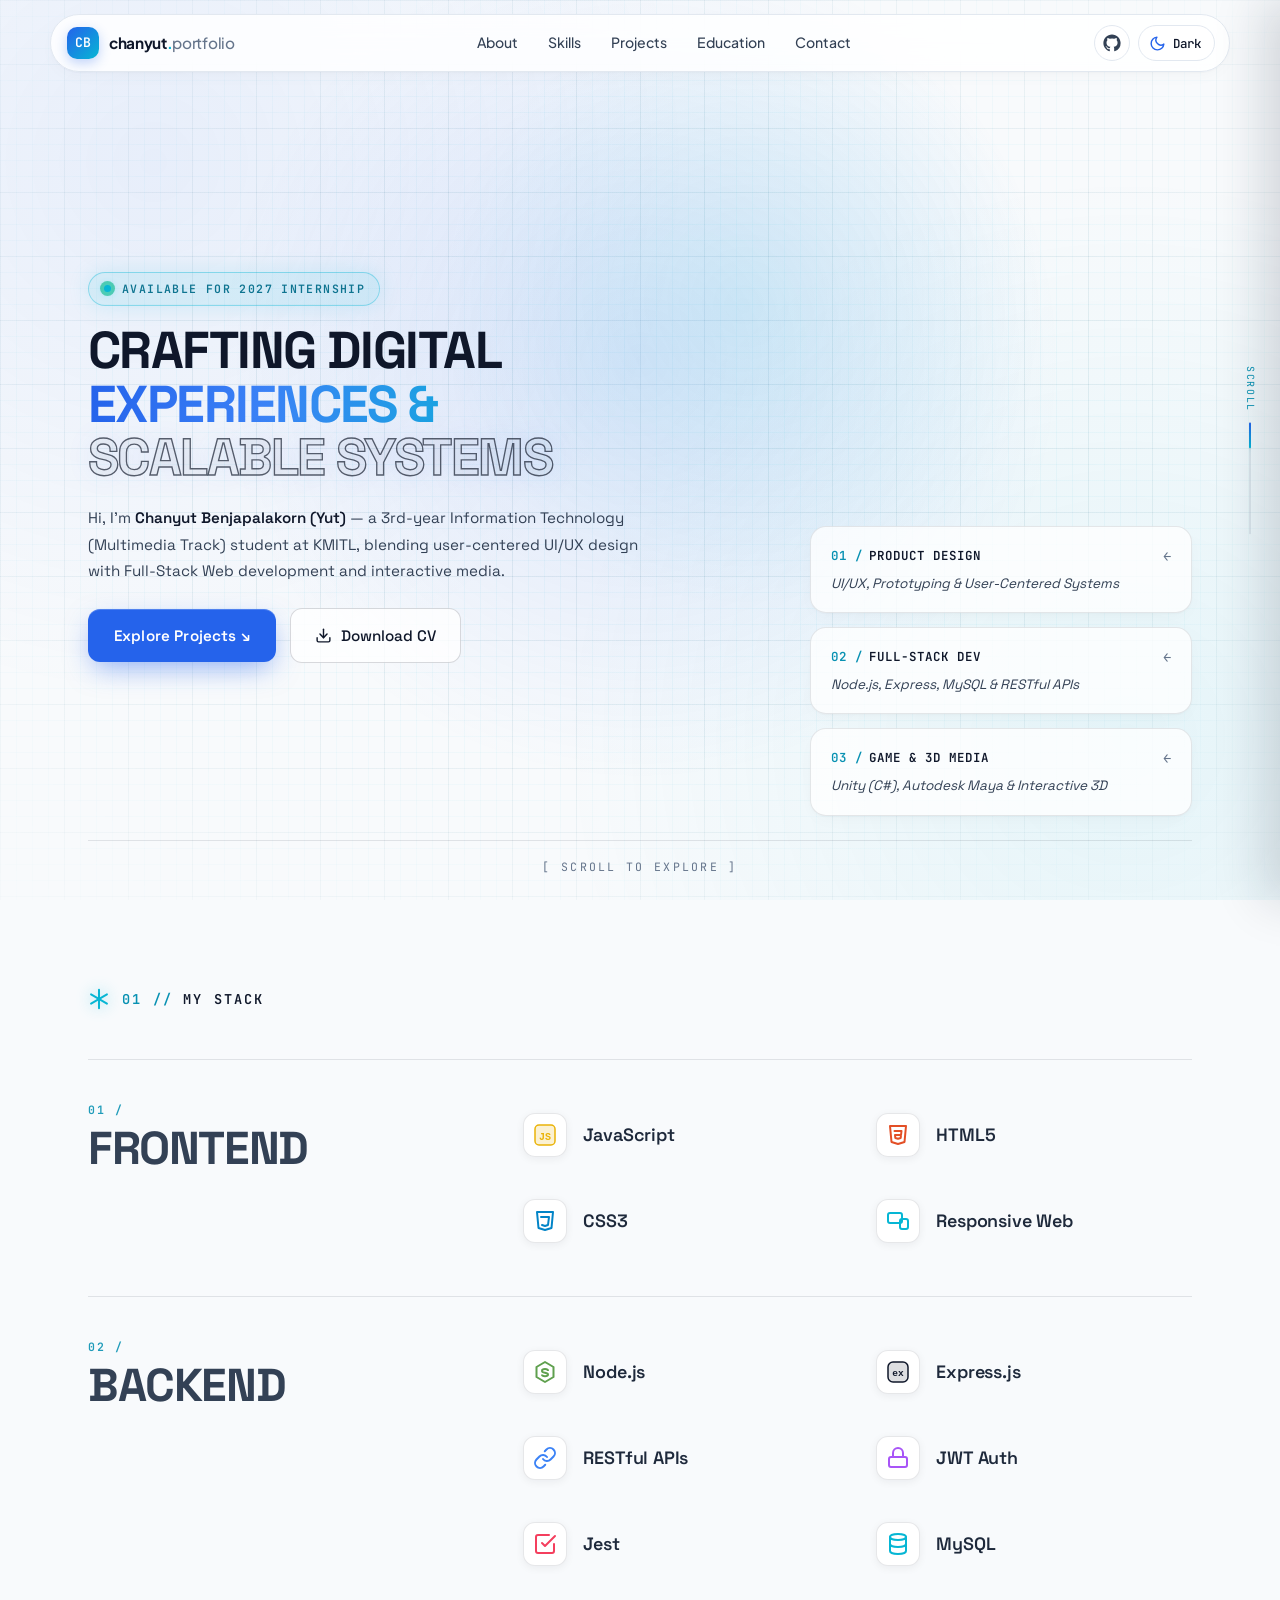
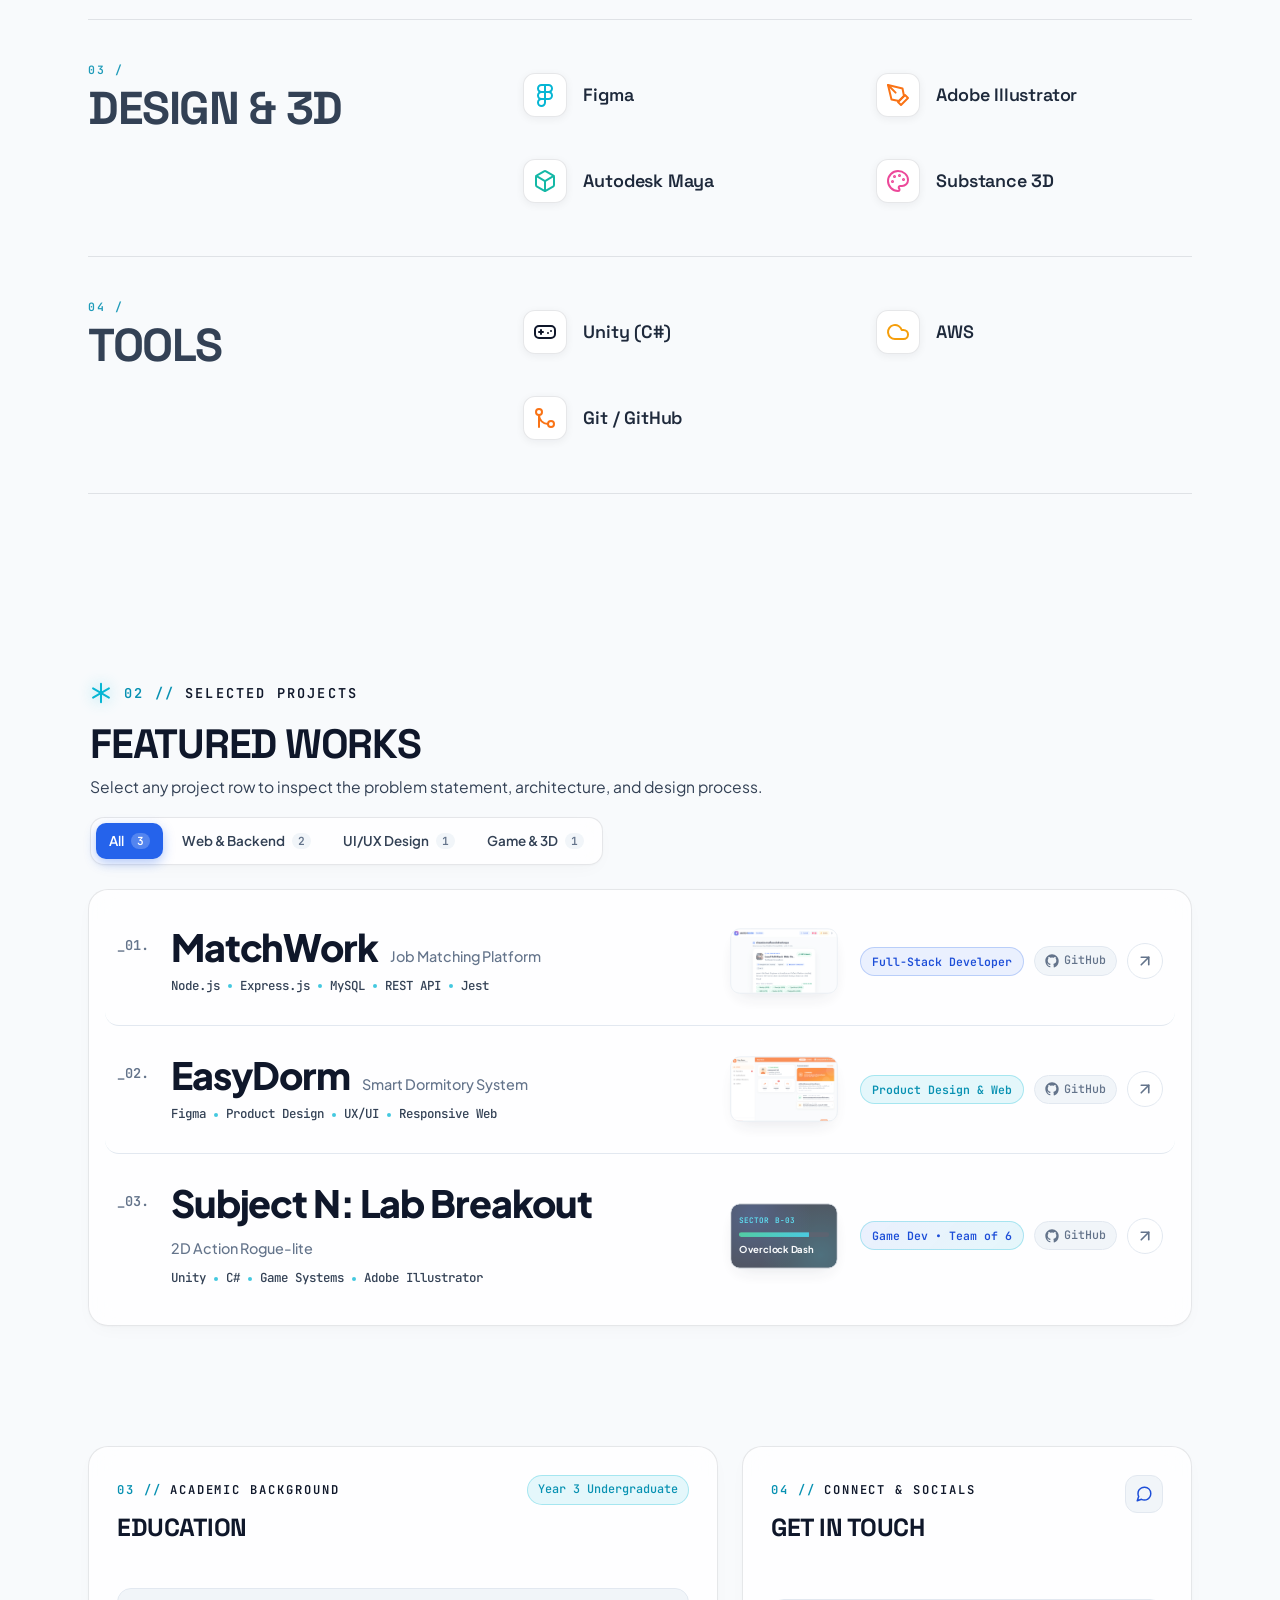
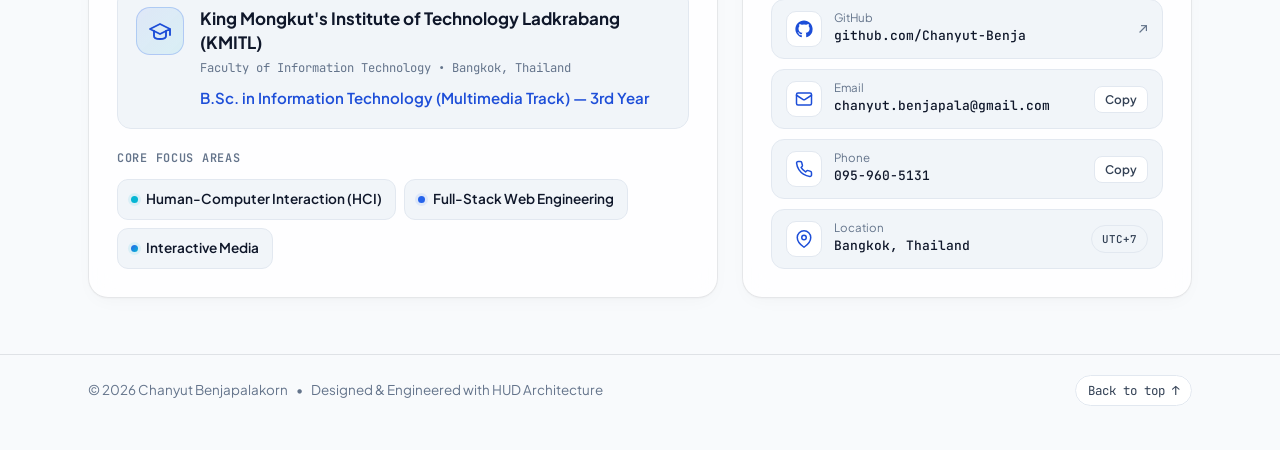
==== commit 2d33e036: "Merge hero.html and index.html into unified HUD portfolio" ====
--- a/index.html
+++ b/index.html
@@ -35,11 +35,11 @@
   />
   <meta name="twitter:image" content="/assets/og-preview.png" />
 
-  <!-- Google Fonts: Plus Jakarta Sans & JetBrains Mono -->
+  <!-- Google Fonts: Space Grotesk, Plus Jakarta Sans, JetBrains Mono, Noto Sans Thai -->
   <link rel="preconnect" href="https://fonts.googleapis.com" />
   <link rel="preconnect" href="https://fonts.gstatic.com" crossorigin />
   <link
-    href="https://fonts.googleapis.com/css2?family=JetBrains+Mono:wght@400;500;600&family=Plus+Jakarta+Sans:wght@400;500;600;700;800&display=swap"
+    href="https://fonts.googleapis.com/css2?family=JetBrains+Mono:wght@400;500;600&family=Noto+Sans+Thai:wght@400;500;600;700&family=Plus+Jakarta+Sans:wght@400;500;600;700;800&family=Space+Grotesk:wght@400;500;600;700&display=swap"
     rel="stylesheet"
   />
 
@@ -59,7 +59,7 @@
         if (saved === 'dark' || saved === 'light') {
           document.documentElement.setAttribute('data-theme', saved);
           var meta = document.getElementById('meta-theme-color');
-          if (meta) meta.setAttribute('content', saved === 'dark' ? '#0B0F19' : '#F8FAFC');
+          if (meta) meta.setAttribute('content', saved === 'dark' ? '#070B14' : '#F8FAFC');
         }
       } catch (_) {}
     })();
@@ -68,25 +68,28 @@
   <link rel="stylesheet" href="./styles.css" />
 </head>
 <body>
-  <!-- Subtle Ambient Grid & Glow Background -->
-  <div class="bg-grid" aria-hidden="true"></div>
-  <div class="bg-glow bg-glow-primary" aria-hidden="true"></div>
-  <div class="bg-glow bg-glow-secondary" aria-hidden="true"></div>
+  <!-- Background Stage: Blueprint Grid + Mouse-Following Ambient Glows -->
+  <div class="bg-stage" aria-hidden="true">
+    <div class="bg-grid-blueprint"></div>
+    <div class="bg-vignette"></div>
+    <div class="bg-glow-mouse bg-glow-cobalt"></div>
+    <div class="bg-glow-mouse bg-glow-cyan"></div>
+  </div>
 
   <!-- Skip Navigation Link for Accessibility -->
   <a href="#main-content" class="skip-link">Skip to main content</a>
 
-  <!-- Top Minimalist Floating Navbar -->
+  <!-- Top Minimalist Floating Navbar (from index.html) -->
   <header class="site-header">
     <nav class="nav-container" aria-label="Primary Navigation">
-      <a href="#top" class="brand" aria-label="Chanyut Benjapalakorn Home">
+      <a href="#about" class="brand" aria-label="Chanyut Benjapalakorn Home">
         <span class="brand-mark" aria-hidden="true">CB</span>
         <span class="brand-text">
           <span class="brand-name">chanyut</span><span class="brand-dot">.</span><span class="brand-domain">portfolio</span>
         </span>
       </a>
 
-      <div class="nav-links">
+      <div class="nav-links" id="nav-links">
         <a href="#about" class="nav-link">About</a>
         <a href="#skills" class="nav-link">Skills</a>
         <a href="#projects" class="nav-link">Projects</a>
@@ -132,224 +135,362 @@
     </nav>
   </header>
 
-  <!-- Main Bento Grid Content -->
-  <main id="main-content" class="page-wrapper">
+  <!-- Fixed Scroll Indicator (Right) -->
+  <aside class="side-scroll-indicator" aria-hidden="true">
+    <span class="scroll-label">SCROLL</span>
+    <div class="scroll-track">
+      <div class="scroll-fill" id="scroll-fill"></div>
+    </div>
+  </aside>
+
+  <main id="main-content" class="hud-main">
     <!-- =========================================================
-         TOP BENTO GRID: HERO PROFILE (LEFT) + TECH STACK (RIGHT)
+         HERO SECTION: ABOUT (100VH ASYMMETRICAL SPLIT - from hero.html)
          ========================================================= -->
-    <section id="top" class="bento-grid bento-top" aria-label="Introduction and Core Capabilities">
-      <!-- 1. HERO & PROFILE CARD (Top-Left, Large) -->
-      <article id="about" class="bento-card hero-card span-7">
-        <div class="card-ambient-accent" aria-hidden="true"></div>
-
-        <div class="hero-top-bar">
-          <div class="status-badge" role="status">
-            <span class="status-dot-wrapper" aria-hidden="true">
+    <section id="about" class="hero-section" aria-label="Introduction and Core Focus">
+      <div class="hero-split">
+        <!-- Left Column (64%): Status, 3-Line Headline, Bio, CTAs -->
+        <div class="hero-left">
+          <div class="status-capsule reveal reveal-d1" role="status">
+            <span class="status-dot-wrap" aria-hidden="true">
               <span class="status-dot-ping"></span>
-              <span class="status-dot"></span>
+              <span class="status-dot-core"></span>
             </span>
-            <span class="status-text">Available for Internship 2027</span>
-          </div>
-          <span class="mono-tag role-chip">IT KMITL • YEAR 3</span>
+            <span class="status-capsule-text">AVAILABLE FOR 2027 INTERNSHIP</span>
+          </div>
+
+          <h1 class="hero-headline reveal reveal-d2">
+            <span class="headline-line line-white">CRAFTING DIGITAL</span>
+            <span class="headline-line line-gradient">EXPERIENCES &amp;</span>
+            <span class="headline-line line-outlined">SCALABLE SYSTEMS</span>
+          </h1>
+
+          <p class="hero-hud-bio reveal reveal-d3">
+            Hi, I'm <strong>Chanyut Benjapalakorn (Yut)</strong> — a 3rd-year Information Technology (Multimedia Track) student at KMITL, blending user-centered UI/UX design with Full-Stack Web development and interactive media.
+          </p>
+
+          <div class="hero-cta-group reveal reveal-d4">
+            <a href="#projects" class="hud-btn-primary">
+              <span>Explore Projects ↘</span>
+            </a>
+
+            <a
+              href="./assets/Chanyut_Benjapalakorn_CV.pdf"
+              download="Chanyut_Benjapalakorn_CV.pdf"
+              class="hud-btn-secondary"
+            >
+              <svg viewBox="0 0 24 24" width="17" height="17" fill="none" stroke="currentColor" stroke-width="2" stroke-linecap="round" stroke-linejoin="round" aria-hidden="true">
+                <path d="M21 15v4a2 2 0 0 1-2 2H5a2 2 0 0 1-2-2v-4"></path>
+                <polyline points="7 10 12 15 17 10"></polyline>
+                <line x1="12" y1="15" x2="12" y2="3"></line>
+              </svg>
+              <span>Download CV</span>
+            </a>
+          </div>
         </div>
 
-        <div class="hero-identity">
-          <div class="avatar-emblem" aria-hidden="true">
-            <div class="avatar-inner">
-              <span class="avatar-initials">CB</span>
-              <span class="avatar-sub">UX × DEV</span>
-            </div>
-          </div>
-
-          <div class="hero-titles">
-            <p class="hero-en-name">PORTFOLIO • BANGKOK, THAILAND</p>
-            <h1 class="hero-th-name">
-              Chanyut Benjapalakorn <span class="nickname">(Yut)</span>
-            </h1>
-            <p class="hero-role">
-              <span class="role-highlight-ux">Product Designer</span>
-              <span class="role-amp">&amp;</span>
-              <span class="role-highlight-dev">Full-Stack Developer</span>
-            </p>
-          </div>
+        <!-- Right Column (36%, Bottom-Aligned): 3 Interactive Focus Cards -->
+        <div class="hero-right reveal reveal-d5" aria-label="Core Focus Areas">
+          <article class="focus-card">
+            <div class="focus-card-header">
+              <h2 class="focus-card-kicker">
+                <span class="index">01 /</span> PRODUCT DESIGN
+              </h2>
+              <span class="focus-card-arrow" aria-hidden="true">←</span>
+            </div>
+            <p class="focus-card-desc">UI/UX, Prototyping &amp; User-Centered Systems</p>
+          </article>
+
+          <article class="focus-card">
+            <div class="focus-card-header">
+              <h2 class="focus-card-kicker">
+                <span class="index">02 /</span> FULL-STACK DEV
+              </h2>
+              <span class="focus-card-arrow" aria-hidden="true">←</span>
+            </div>
+            <p class="focus-card-desc">Node.js, Express, MySQL &amp; RESTful APIs</p>
+          </article>
+
+          <article class="focus-card">
+            <div class="focus-card-header">
+              <h2 class="focus-card-kicker">
+                <span class="index">03 /</span> GAME &amp; 3D MEDIA
+              </h2>
+              <span class="focus-card-arrow" aria-hidden="true">←</span>
+            </div>
+            <p class="focus-card-desc">Unity (C#), Autodesk Maya &amp; Interactive 3D</p>
+          </article>
         </div>
-
-        <p class="hero-bio">
-          3rd-year Information Technology student (Multimedia Track) at King Mongkut's Institute of Technology Ladkrabang (KMITL), blending user-centered UI/UX product design with reliable, production-ready backend and full-stack engineering.
-        </p>
-
-        <!-- Minimalist Discipline Synergy Strip -->
-        <div class="synergy-strip" aria-label="Core Strengths">
-          <div class="synergy-item">
-            <span class="synergy-kicker">UI/UX &amp; Product</span>
-            <span class="synergy-value">User Flow • Design System • Prototyping</span>
-          </div>
-          <div class="synergy-divider" aria-hidden="true"></div>
-          <div class="synergy-item">
-            <span class="synergy-kicker">Backend &amp; Architecture</span>
-            <span class="synergy-value">MVC • RESTful API • MySQL • Jest Testing</span>
+      </div>
+
+      <!-- Bottom Scroll Cue -->
+      <div class="bottom-scroll-cue">
+        <a href="#skills" class="scroll-cue-text">[ SCROLL TO EXPLORE ]</a>
+      </div>
+    </section>
+
+    <!-- =========================================================
+         SECTION 01: MY STACK (from hero.html)
+         ========================================================= -->
+    <section id="skills" class="stack-section" aria-labelledby="stack-heading">
+      <div class="stack-header">
+        <h2 id="stack-heading" class="stack-hud-tag">
+          <svg class="stack-asterisk" viewBox="0 0 24 24" fill="none" stroke="currentColor" stroke-width="2.2" stroke-linecap="round" aria-hidden="true">
+            <line x1="12" y1="2" x2="12" y2="22"></line>
+            <line x1="3.34" y1="7" x2="20.66" y2="17"></line>
+            <line x1="20.66" y1="7" x2="3.34" y2="17"></line>
+          </svg>
+          <span><span class="stack-hud-index">01 //</span> MY STACK</span>
+        </h2>
+      </div>
+
+      <div class="stack-rows">
+        <!-- 01. FRONTEND -->
+        <div class="stack-row">
+          <div class="stack-category">
+            <span class="stack-cat-index">01 /</span>
+            <h3 class="stack-cat-title">FRONTEND</h3>
+          </div>
+
+          <div class="stack-items">
+            <div class="stack-item">
+              <span class="stack-icon" style="color: #EAB308;" aria-hidden="true">
+                <svg viewBox="0 0 24 24" width="18" height="18" fill="currentColor">
+                  <rect x="2" y="2" width="20" height="20" rx="4" fill="currentColor" fill-opacity="0.18" stroke="currentColor" stroke-width="1.5"/>
+                  <text x="12" y="16.5" text-anchor="middle" font-family="monospace" font-weight="700" font-size="10" fill="currentColor">JS</text>
+                </svg>
+              </span>
+              <span class="stack-name">JavaScript</span>
+            </div>
+
+            <div class="stack-item">
+              <span class="stack-icon" style="color: #E34F26;" aria-hidden="true">
+                <svg viewBox="0 0 24 24" width="18" height="18" fill="none" stroke="currentColor" stroke-width="2" stroke-linecap="round" stroke-linejoin="round">
+                  <path d="M4 3l1.5 16L12 21l6.5-2L20 3H4z"/>
+                  <path d="M8.5 8h7l-.5 4h-6l.3 3 2.7.8 2.7-.8.2-2"/>
+                </svg>
+              </span>
+              <span class="stack-name">HTML5</span>
+            </div>
+
+            <div class="stack-item">
+              <span class="stack-icon" style="color: #0284C7;" aria-hidden="true">
+                <svg viewBox="0 0 24 24" width="18" height="18" fill="none" stroke="currentColor" stroke-width="2" stroke-linecap="round" stroke-linejoin="round">
+                  <path d="M4 3l1.5 16L12 21l6.5-2L20 3H4z"/>
+                  <path d="M8 8h8l-1 8-3 1-3-1"/>
+                </svg>
+              </span>
+              <span class="stack-name">CSS3</span>
+            </div>
+
+            <div class="stack-item">
+              <span class="stack-icon" style="color: #06B6D4;" aria-hidden="true">
+                <svg viewBox="0 0 24 24" width="18" height="18" fill="none" stroke="currentColor" stroke-width="2" stroke-linecap="round" stroke-linejoin="round">
+                  <rect x="2" y="4" width="14" height="10" rx="2"/>
+                  <rect x="14" y="10" width="8" height="10" rx="2"/>
+                </svg>
+              </span>
+              <span class="stack-name">Responsive Web</span>
+            </div>
           </div>
         </div>
 
-        <!-- Primary CTA Actions -->
-        <div class="hero-actions">
-          <a href="#projects" class="btn btn-primary">
-            <span>View Projects</span>
-            <svg viewBox="0 0 24 24" width="17" height="17" fill="none" stroke="currentColor" stroke-width="2.2" stroke-linecap="round" stroke-linejoin="round" aria-hidden="true">
-              <path d="M7 17L17 7"></path>
-              <path d="M7 7h10v10"></path>
-            </svg>
-          </a>
-
-          <a
-            href="./assets/Chanyut_Benjapalakorn_CV.pdf"
-            download="Chanyut_Benjapalakorn_CV.pdf"
-            class="btn btn-secondary"
-          >
-            <svg viewBox="0 0 24 24" width="17" height="17" fill="none" stroke="currentColor" stroke-width="2" stroke-linecap="round" stroke-linejoin="round" aria-hidden="true">
-              <path d="M21 15v4a2 2 0 0 1-2 2H5a2 2 0 0 1-2-2v-4"></path>
-              <polyline points="7 10 12 15 17 10"></polyline>
-              <line x1="12" y1="15" x2="12" y2="3"></line>
-            </svg>
-            <span>Download CV</span>
-          </a>
-
-          <button
-            type="button"
-            class="btn btn-ghost copy-email-btn"
-            data-copy="chanyut.benjapala@gmail.com"
-            data-label-default="chanyut.benjapala@gmail.com"
-            aria-label="Copy email chanyut.benjapala@gmail.com"
-          >
-            <svg class="icon-copy" viewBox="0 0 24 24" width="16" height="16" fill="none" stroke="currentColor" stroke-width="2" stroke-linecap="round" stroke-linejoin="round" aria-hidden="true">
-              <rect x="9" y="9" width="13" height="13" rx="2" ry="2"></rect>
-              <path d="M5 15H4a2 2 0 0 1-2-2V4a2 2 0 0 1 2-2h9a2 2 0 0 1 2 2v1"></path>
-            </svg>
-            <svg class="icon-check" viewBox="0 0 24 24" width="16" height="16" fill="none" stroke="currentColor" stroke-width="2.4" stroke-linecap="round" stroke-linejoin="round" aria-hidden="true">
-              <polyline points="20 6 9 17 4 12"></polyline>
-            </svg>
-            <span class="copy-btn-text">chanyut.benjapala@gmail.com</span>
-          </button>
+        <!-- 02. BACKEND -->
+        <div class="stack-row">
+          <div class="stack-category">
+            <span class="stack-cat-index">02 /</span>
+            <h3 class="stack-cat-title">BACKEND</h3>
+          </div>
+
+          <div class="stack-items">
+            <div class="stack-item">
+              <span class="stack-icon" style="color: #5FA04E;" aria-hidden="true">
+                <svg viewBox="0 0 24 24" width="18" height="18" fill="none" stroke="currentColor" stroke-width="2" stroke-linejoin="round">
+                  <polygon points="12 2 20.5 7 20.5 17 12 22 3.5 17 3.5 7 12 2"/>
+                  <path d="M9 14.5c0 1 1.2 1.8 3 1.8s3-.8 3-1.8c0-1.2-1.5-1.5-3-1.8-1.5-.3-3-.6-3-1.8 0-1 1.2-1.8 3-1.8s3 .8 3 1.8"/>
+                </svg>
+              </span>
+              <span class="stack-name">Node.js</span>
+            </div>
+
+            <div class="stack-item">
+              <span class="stack-icon stack-icon-neutral" aria-hidden="true">
+                <svg viewBox="0 0 24 24" width="18" height="18" fill="currentColor">
+                  <rect x="2" y="2" width="20" height="20" rx="5" fill="currentColor" fill-opacity="0.14" stroke="currentColor" stroke-width="1.5"/>
+                  <text x="12" y="15.5" text-anchor="middle" font-family="monospace" font-weight="700" font-size="9.5" fill="currentColor">ex</text>
+                </svg>
+              </span>
+              <span class="stack-name">Express.js</span>
+            </div>
+
+            <div class="stack-item">
+              <span class="stack-icon" style="color: #3B82F6;" aria-hidden="true">
+                <svg viewBox="0 0 24 24" width="18" height="18" fill="none" stroke="currentColor" stroke-width="2" stroke-linecap="round" stroke-linejoin="round">
+                  <path d="M10 13a5 5 0 0 0 7.54.54l3-3a5 5 0 0 0-7.07-7.07l-1.72 1.71"/>
+                  <path d="M14 11a5 5 0 0 0-7.54-.54l-3 3a5 5 0 0 0 7.07 7.07l1.71-1.71"/>
+                </svg>
+              </span>
+              <span class="stack-name">RESTful APIs</span>
+            </div>
+
+            <div class="stack-item">
+              <span class="stack-icon" style="color: #A855F7;" aria-hidden="true">
+                <svg viewBox="0 0 24 24" width="18" height="18" fill="none" stroke="currentColor" stroke-width="2" stroke-linecap="round" stroke-linejoin="round">
+                  <rect x="3" y="11" width="18" height="10" rx="2"/>
+                  <path d="M7 11V7a5 5 0 0 1 10 0v4"/>
+                </svg>
+              </span>
+              <span class="stack-name">JWT Auth</span>
+            </div>
+
+            <div class="stack-item">
+              <span class="stack-icon" style="color: #F43F5E;" aria-hidden="true">
+                <svg viewBox="0 0 24 24" width="18" height="18" fill="none" stroke="currentColor" stroke-width="2" stroke-linecap="round" stroke-linejoin="round">
+                  <path d="M9 11l3 3L22 4"/>
+                  <path d="M21 12v7a2 2 0 0 1-2 2H5a2 2 0 0 1-2-2V5a2 2 0 0 1 2-2h11"/>
+                </svg>
+              </span>
+              <span class="stack-name">Jest</span>
+            </div>
+
+            <div class="stack-item">
+              <span class="stack-icon" style="color: #06B6D4;" aria-hidden="true">
+                <svg viewBox="0 0 24 24" width="18" height="18" fill="none" stroke="currentColor" stroke-width="2" stroke-linecap="round" stroke-linejoin="round">
+                  <ellipse cx="12" cy="5" rx="8" ry="3"/>
+                  <path d="M4 5v14c0 1.66 3.58 3 8 3s8-1.34 8-3V5"/>
+                  <path d="M4 12c0 1.66 3.58 3 8 3s8-1.34 8-3"/>
+                </svg>
+              </span>
+              <span class="stack-name">MySQL</span>
+            </div>
+          </div>
         </div>
-      </article>
-
-      <!-- 2. TECH STACK & DESIGN TOOLS CARD (Top-Right) -->
-      <article id="skills" class="bento-card stack-card span-5">
-        <div class="card-header">
-          <div>
-            <span class="section-eyebrow">TOOLKIT &amp; CAPABILITIES</span>
-            <h2 class="card-title">Tech Stack &amp; Tools</h2>
-          </div>
-          <span class="card-badge-icon" aria-hidden="true">
-            <svg viewBox="0 0 24 24" width="18" height="18" fill="none" stroke="currentColor" stroke-width="2" stroke-linecap="round" stroke-linejoin="round">
-              <polygon points="12 2 2 7 12 12 22 7 12 2"></polygon>
-              <polyline points="2 17 12 22 22 17"></polyline>
-              <polyline points="2 12 12 17 22 12"></polyline>
-            </svg>
-          </span>
+
+        <!-- 03. DESIGN & 3D -->
+        <div class="stack-row">
+          <div class="stack-category">
+            <span class="stack-cat-index">03 /</span>
+            <h3 class="stack-cat-title">DESIGN &amp; 3D</h3>
+          </div>
+
+          <div class="stack-items">
+            <div class="stack-item">
+              <span class="stack-icon" style="color: #06B6D4;" aria-hidden="true">
+                <svg viewBox="0 0 24 24" width="18" height="18" fill="none" stroke="currentColor" stroke-width="2" stroke-linecap="round" stroke-linejoin="round">
+                  <path d="M12 2H8.5a3.5 3.5 0 0 0 0 7H12V2Z"/>
+                  <path d="M12 2h3.5a3.5 3.5 0 1 1 0 7H12V2Z"/>
+                  <path d="M12 9h3.5a3.5 3.5 0 1 1 0 7H12V9Z"/>
+                  <path d="M12 9H8.5a3.5 3.5 0 0 0 0 7H12V9Z"/>
+                  <path d="M8.5 16a3.5 3.5 0 1 0 3.5 3.5V16H8.5Z"/>
+                </svg>
+              </span>
+              <span class="stack-name">Figma</span>
+            </div>
+
+            <div class="stack-item">
+              <span class="stack-icon" style="color: #F97316;" aria-hidden="true">
+                <svg viewBox="0 0 24 24" width="18" height="18" fill="none" stroke="currentColor" stroke-width="2" stroke-linecap="round" stroke-linejoin="round">
+                  <path d="M12 19l7-7 3 3-7 7-3-3z"/>
+                  <path d="M18 13l-1.5-7.5L2 2l3.5 14.5L13 18l5-5z"/>
+                  <path d="M2 2l7.586 7.586"/>
+                </svg>
+              </span>
+              <span class="stack-name">Adobe Illustrator</span>
+            </div>
+
+            <div class="stack-item">
+              <span class="stack-icon" style="color: #14B8A6;" aria-hidden="true">
+                <svg viewBox="0 0 24 24" width="18" height="18" fill="none" stroke="currentColor" stroke-width="2" stroke-linecap="round" stroke-linejoin="round">
+                  <path d="M21 16V8a2 2 0 0 0-1-1.73l-7-4a2 2 0 0 0-2 0l-7 4A2 2 0 0 0 3 8v8a2 2 0 0 0 1 1.73l7 4a2 2 0 0 0 2 0l7-4A2 2 0 0 0 21 16z"/>
+                  <polyline points="3.27 6.96 12 12.01 20.73 6.96"/>
+                  <line x1="12" y1="22.08" x2="12" y2="12"/>
+                </svg>
+              </span>
+              <span class="stack-name">Autodesk Maya</span>
+            </div>
+
+            <div class="stack-item">
+              <span class="stack-icon" style="color: #EC4899;" aria-hidden="true">
+                <svg viewBox="0 0 24 24" width="18" height="18" fill="none" stroke="currentColor" stroke-width="2" stroke-linecap="round" stroke-linejoin="round">
+                  <circle cx="13.5" cy="6.5" r=".5" fill="currentColor"/>
+                  <circle cx="17.5" cy="10.5" r=".5" fill="currentColor"/>
+                  <circle cx="8.5" cy="7.5" r=".5" fill="currentColor"/>
+                  <circle cx="6.5" cy="12.5" r=".5" fill="currentColor"/>
+                  <path d="M12 2C6.5 2 2 6.5 2 12s4.5 10 10 10c.93 0 1.5-.67 1.5-1.5 0-.39-.15-.74-.39-1.01-.23-.26-.38-.61-.38-1 0-.83.67-1.5 1.5-1.5H16c3.31 0 6-2.69 6-6 0-4.96-4.49-9-10-9z"/>
+                </svg>
+              </span>
+              <span class="stack-name">Substance 3D</span>
+            </div>
+          </div>
         </div>
 
-        <div class="stack-groups">
-          <!-- Category 1: Design & 3D -->
-          <div class="stack-group">
-            <div class="stack-group-header">
-              <span class="group-dot dot-cyan" aria-hidden="true"></span>
-              <h3 class="stack-group-title">Design &amp; 3D</h3>
-            </div>
-            <div class="pill-list">
-              <span class="tech-pill pill-design">
-                <svg viewBox="0 0 24 24" width="14" height="14" fill="none" stroke="currentColor" stroke-width="2" aria-hidden="true"><path d="M12 2H8.5a3.5 3.5 0 0 0 0 7H12V2Z"/><path d="M12 2h3.5a3.5 3.5 0 1 1 0 7H12V2Z"/><path d="M12 9h3.5a3.5 3.5 0 1 1 0 7H12V9Z"/><path d="M12 9H8.5a3.5 3.5 0 0 0 0 7H12V9Z"/><path d="M8.5 16a3.5 3.5 0 1 0 3.5 3.5V16H8.5Z"/></svg>
-                Figma
-              </span>
-              <span class="tech-pill pill-design">
-                <svg viewBox="0 0 24 24" width="14" height="14" fill="none" stroke="currentColor" stroke-width="2" aria-hidden="true"><path d="M12 19l7-7 3 3-7 7-3-3z"/><path d="M18 13l-1.5-7.5L2 2l3.5 14.5L13 18l5-5z"/><path d="M2 2l7.586 7.586"/></svg>
-                Adobe Illustrator
-              </span>
-              <span class="tech-pill pill-design">
-                <svg viewBox="0 0 24 24" width="14" height="14" fill="none" stroke="currentColor" stroke-width="2" aria-hidden="true"><path d="M21 16V8a2 2 0 0 0-1-1.73l-7-4a2 2 0 0 0-2 0l-7 4A2 2 0 0 0 3 8v8a2 2 0 0 0 1 1.73l7 4a2 2 0 0 0 2 0l7-4A2 2 0 0 0 21 16z"/><polyline points="3.27 6.96 12 12.01 20.73 6.96"/><line x1="12" y1="22.08" x2="12" y2="12"/></svg>
-                Autodesk Maya
-              </span>
-              <span class="tech-pill pill-design">
-                <svg viewBox="0 0 24 24" width="14" height="14" fill="none" stroke="currentColor" stroke-width="2" aria-hidden="true"><circle cx="13.5" cy="6.5" r=".5" fill="currentColor"/><circle cx="17.5" cy="10.5" r=".5" fill="currentColor"/><circle cx="8.5" cy="7.5" r=".5" fill="currentColor"/><circle cx="6.5" cy="12.5" r=".5" fill="currentColor"/><path d="M12 2C6.5 2 2 6.5 2 12s4.5 10 10 10c.93 0 1.5-.67 1.5-1.5 0-.39-.15-.74-.39-1.01-.23-.26-.38-.61-.38-1 0-.83.67-1.5 1.5-1.5H16c3.31 0 6-2.69 6-6 0-4.96-4.49-9-10-9z"/></svg>
-                Substance 3D Painter
-              </span>
-            </div>
-          </div>
-
-          <!-- Category 2: Frontend & Backend -->
-          <div class="stack-group">
-            <div class="stack-group-header">
-              <span class="group-dot dot-blue" aria-hidden="true"></span>
-              <h3 class="stack-group-title">Frontend &amp; Backend</h3>
-            </div>
-            <div class="pill-list">
-              <span class="tech-pill pill-dev">
-                <svg viewBox="0 0 24 24" width="14" height="14" fill="none" stroke="currentColor" stroke-width="2" aria-hidden="true"><path d="M12 2L3 7v10l9 5 9-5V7l-9-5z"/><path d="M9 12l2 2 4-4"/></svg>
-                Node.js
-              </span>
-              <span class="tech-pill pill-dev">
-                <svg viewBox="0 0 24 24" width="14" height="14" fill="none" stroke="currentColor" stroke-width="2" aria-hidden="true"><polyline points="16 18 22 12 16 6"/><polyline points="8 6 2 12 8 18"/></svg>
-                Express.js
-              </span>
-              <span class="tech-pill pill-dev">
-                <svg viewBox="0 0 24 24" width="14" height="14" fill="none" stroke="currentColor" stroke-width="2" aria-hidden="true"><ellipse cx="12" cy="5" rx="9" ry="3"/><path d="M21 12c0 1.66-4 3-9 3s-9-1.34-9-3"/><path d="M3 5v14c0 1.66 4 3 9 3s9-1.34 9-3V5"/></svg>
-                MySQL
-              </span>
-              <span class="tech-pill pill-dev">
-                <svg viewBox="0 0 24 24" width="14" height="14" fill="none" stroke="currentColor" stroke-width="2" aria-hidden="true"><path d="M10 13a5 5 0 0 0 7.54.54l3-3a5 5 0 0 0-7.07-7.07l-1.72 1.71"/><path d="M14 11a5 5 0 0 0-7.54-.54l-3 3a5 5 0 0 0 7.07 7.07l1.71-1.71"/></svg>
-                RESTful APIs
-              </span>
-              <span class="tech-pill pill-dev">
-                <svg viewBox="0 0 24 24" width="14" height="14" fill="none" stroke="currentColor" stroke-width="2" aria-hidden="true"><rect x="3" y="3" width="18" height="18" rx="2"/><path d="M3 9h18"/><path d="M9 21V9"/></svg>
-                HTML/CSS/JS
-              </span>
-              <span class="tech-pill pill-dev">
-                <svg viewBox="0 0 24 24" width="14" height="14" fill="none" stroke="currentColor" stroke-width="2" aria-hidden="true"><path d="M9 11l3 3L22 4"/><path d="M21 12v7a2 2 0 0 1-2 2H5a2 2 0 0 1-2-2V5a2 2 0 0 1 2-2h11"/></svg>
-                Jest
-              </span>
-            </div>
-          </div>
-
-          <!-- Category 3: Game & Cloud -->
-          <div class="stack-group">
-            <div class="stack-group-header">
-              <span class="group-dot dot-hybrid" aria-hidden="true"></span>
-              <h3 class="stack-group-title">Game &amp; Cloud</h3>
-            </div>
-            <div class="pill-list">
-              <span class="tech-pill pill-cloud">
-                <svg viewBox="0 0 24 24" width="14" height="14" fill="none" stroke="currentColor" stroke-width="2" aria-hidden="true"><line x1="6" y1="12" x2="10" y2="12"/><line x1="8" y1="10" x2="8" y2="14"/><line x1="15" y1="13" x2="15.01" y2="13"/><line x1="18" y1="11" x2="18.01" y2="11"/><rect x="2" y="6" width="20" height="12" rx="4"/></svg>
-                Unity (C#)
-              </span>
-              <span class="tech-pill pill-cloud">
-                <svg viewBox="0 0 24 24" width="14" height="14" fill="none" stroke="currentColor" stroke-width="2" aria-hidden="true"><path d="M17.5 19H9a7 7 0 1 1 6.71-9h1.79a4.5 4.5 0 1 1 0 9Z"/></svg>
-                AWS (EC2, VPC, S3)
-              </span>
-              <span class="tech-pill pill-cloud">
-                <svg viewBox="0 0 24 24" width="14" height="14" fill="none" stroke="currentColor" stroke-width="2" aria-hidden="true"><circle cx="18" cy="18" r="3"/><circle cx="6" cy="6" r="3"/><path d="M6 21V9a9 9 0 0 0 9 9"/></svg>
-                Git/GitHub
-              </span>
+        <!-- 04. TOOLS -->
+        <div class="stack-row">
+          <div class="stack-category">
+            <span class="stack-cat-index">04 /</span>
+            <h3 class="stack-cat-title">TOOLS</h3>
+          </div>
+
+          <div class="stack-items">
+            <div class="stack-item">
+              <span class="stack-icon stack-icon-neutral" aria-hidden="true">
+                <svg viewBox="0 0 24 24" width="18" height="18" fill="none" stroke="currentColor" stroke-width="2" stroke-linecap="round" stroke-linejoin="round">
+                  <line x1="6" y1="12" x2="10" y2="12"/>
+                  <line x1="8" y1="10" x2="8" y2="14"/>
+                  <line x1="15" y1="13" x2="15.01" y2="13"/>
+                  <line x1="18" y1="11" x2="18.01" y2="11"/>
+                  <rect x="2" y="6" width="20" height="12" rx="4"/>
+                </svg>
+              </span>
+              <span class="stack-name">Unity (C#)</span>
+            </div>
+
+            <div class="stack-item">
+              <span class="stack-icon" style="color: #F59E0B;" aria-hidden="true">
+                <svg viewBox="0 0 24 24" width="18" height="18" fill="none" stroke="currentColor" stroke-width="2" stroke-linecap="round" stroke-linejoin="round">
+                  <path d="M17.5 19H9a7 7 0 1 1 6.71-9h1.79a4.5 4.5 0 1 1 0 9Z"/>
+                </svg>
+              </span>
+              <span class="stack-name">AWS</span>
+            </div>
+
+            <div class="stack-item">
+              <span class="stack-icon" style="color: #F97316;" aria-hidden="true">
+                <svg viewBox="0 0 24 24" width="18" height="18" fill="none" stroke="currentColor" stroke-width="2" stroke-linecap="round" stroke-linejoin="round">
+                  <circle cx="18" cy="18" r="3"/>
+                  <circle cx="6" cy="6" r="3"/>
+                  <path d="M6 21V9a9 9 0 0 0 9 9"/>
+                </svg>
+              </span>
+              <span class="stack-name">Git / GitHub</span>
             </div>
           </div>
         </div>
-      </article>
+      </div>
     </section>
 
     <!-- =========================================================
-         MIDDLE SECTION: FEATURED PROJECTS + INTERACTIVE FILTER BAR
+         SECTION 02: FEATURED WORKS (index.html data in hero.html HUD style)
          ========================================================= -->
-    <section id="projects" class="projects-section" aria-labelledby="projects-heading">
+    <section id="projects" class="hud-section projects-section" aria-labelledby="projects-heading">
       <div class="section-bar">
         <div class="section-bar-text">
-          <span class="section-eyebrow">SELECTED WORKS • CASE STUDIES</span>
-          <h2 id="projects-heading" class="section-title">Featured Projects</h2>
-          <p class="section-subtitle">
-            Click any project card to explore the problem statement, system architecture, and in-depth design process.
+          <div class="stack-hud-tag">
+            <svg class="stack-asterisk" viewBox="0 0 24 24" fill="none" stroke="currentColor" stroke-width="2.2" stroke-linecap="round" aria-hidden="true">
+              <line x1="12" y1="2" x2="12" y2="22"></line>
+              <line x1="3.34" y1="7" x2="20.66" y2="17"></line>
+              <line x1="20.66" y1="7" x2="3.34" y2="17"></line>
+            </svg>
+            <span><span class="stack-hud-index">02 //</span> SELECTED PROJECTS</span>
+          </div>
+          <h2 id="projects-heading" class="hud-section-title">FEATURED WORKS</h2>
+          <p class="hud-section-subtitle">
+            Select any project row to inspect the problem statement, architecture, and design process.
           </p>
         </div>
 
         <!-- Interactive Filter Bar -->
-        <div class="filter-bar" role="tablist" aria-label="Filter Projects by Category">
+        <div class="filter-bar hud-filter-bar" role="tablist" aria-label="Filter Projects by Category">
           <button
             type="button"
             class="filter-btn is-active"
@@ -393,393 +534,367 @@
         </div>
       </div>
 
-      <!-- Bento Grid for 3 Featured Projects (Asymmetric 7 + 5 Row 1, Full 12 Row 2) -->
-      <div class="bento-grid projects-grid" id="projects-grid">
-        <!-- PROJECT 1: MatchWork (Span 7) -->
-        <article
-          class="bento-card project-card span-7"
-          data-project-id="matchwork"
-          data-categories="web"
-          tabindex="0"
-          role="button"
-          aria-label="Open case study for MatchWork — Job Matching Platform"
-        >
-          <!-- Real Project Screenshot Thumbnail -->
-          <div class="project-mockup project-screenshot-wrap">
-            <div class="screenshot-frame">
-              <div class="screenshot-bar" aria-hidden="true">
-                <div class="browser-dots"><span></span><span></span><span></span></div>
-                <span class="browser-url">github.com/Chanyut-Benja/MatchWork-Prototype</span>
-              </div>
-              <img
-                src="./assets/matchwork-preview.png"
-                alt="MatchWork Job Matching Platform Dashboard Screenshot"
-                class="project-screenshot-img"
-                loading="lazy"
-              />
-            </div>
-          </div>
-
-          <div class="project-content">
-            <div class="project-meta-row">
-              <span class="role-badge badge-blue">Full-Stack Developer</span>
-              <a
-                href="https://github.com/Chanyut-Benja/MatchWork-Prototype"
-                target="_blank"
-                rel="noopener noreferrer"
-                class="project-github-link"
-                aria-label="View MatchWork on GitHub"
-                title="github.com/Chanyut-Benja/MatchWork-Prototype"
-              >
-                <svg viewBox="0 0 24 24" width="15" height="15" fill="currentColor" aria-hidden="true">
-                  <path d="M12 .5C5.65.5.5 5.65.5 12c0 5.09 3.29 9.4 7.86 10.92.58.11.79-.25.79-.56 0-.28-.01-1.02-.02-2-3.2.7-3.88-1.54-3.88-1.54-.52-1.33-1.28-1.69-1.28-1.69-1.05-.72.08-.7.08-.7 1.16.08 1.77 1.19 1.77 1.19 1.03 1.76 2.7 1.25 3.36.96.1-.75.4-1.25.73-1.54-2.55-.29-5.24-1.28-5.24-5.69 0-1.26.45-2.29 1.19-3.09-.12-.29-.52-1.46.11-3.05 0 0 .97-.31 3.18 1.18a11.07 11.07 0 0 1 5.79 0c2.2-1.49 3.17-1.18 3.17-1.18.63 1.59.23 2.76.11 3.05.74.8 1.19 1.83 1.19 3.09 0 4.42-2.7 5.39-5.27 5.68.41.36.78 1.07.78 2.16 0 1.56-.01 2.82-.01 3.2 0 .31.21.68.8.56A11.51 11.51 0 0 0 23.5 12C23.5 5.65 18.35.5 12 .5Z"/>
-                </svg>
-                <span>GitHub</span>
-              </a>
-            </div>
-
-            <h3 class="project-title">
-              MatchWork — Job Matching Platform <span class="project-sub">(Full-Stack)</span>
-            </h3>
-
-            <p class="project-desc">
-              A skill-tag job matching web application engineered with MVC architecture, JWT authentication, relational database modeling, and automated Unit/API testing powered by Jest.
-            </p>
-
-            <div class="project-footer">
-              <div class="project-tags">
-                <span class="mono-tag">Full-Stack</span>
-                <span class="mono-tag">REST API</span>
-                <span class="mono-tag">MySQL</span>
-              </div>
-              <span class="project-cta-hint">
-                View Case Study
-                <svg viewBox="0 0 24 24" width="15" height="15" fill="none" stroke="currentColor" stroke-width="2.2" stroke-linecap="round" stroke-linejoin="round" aria-hidden="true">
-                  <line x1="5" y1="12" x2="19" y2="12"></line>
-                  <polyline points="12 5 19 12 12 19"></polyline>
-                </svg>
-              </span>
+      <!-- Glass HUD Selected Projects List -->
+      <div class="hud-glass-card selected-projects-card">
+        <div class="selected-projects-list" id="projects-grid">
+          <!-- PROJECT 01: MatchWork -->
+          <article
+            class="project-card selected-project-row"
+            data-project-id="matchwork"
+            data-categories="web"
+            tabindex="0"
+            role="button"
+            aria-label="Open case study for MatchWork — Job Matching Platform"
+          >
+            <div class="sp-row-left">
+              <span class="sp-index" aria-hidden="true">_01.</span>
+              <div class="sp-main">
+                <div class="sp-title-wrap">
+                  <h3 class="sp-title">MatchWork</h3>
+                  <span class="sp-subtitle">Job Matching Platform</span>
+                </div>
+                <div class="sp-stack" aria-label="Technologies used">
+                  <span>Node.js</span>
+                  <span class="sp-dot" aria-hidden="true"></span>
+                  <span>Express.js</span>
+                  <span class="sp-dot" aria-hidden="true"></span>
+                  <span>MySQL</span>
+                  <span class="sp-dot" aria-hidden="true"></span>
+                  <span>REST API</span>
+                  <span class="sp-dot" aria-hidden="true"></span>
+                  <span>Jest</span>
+                </div>
+              </div>
+            </div>
+
+            <div class="sp-row-right">
+              <div class="sp-preview-thumb" aria-hidden="true">
+                <img
+                  src="./assets/matchwork-preview.png"
+                  alt=""
+                  loading="lazy"
+                />
+              </div>
+              <div class="sp-actions">
+                <span class="role-badge badge-blue">Full-Stack Developer</span>
+                <a
+                  href="https://github.com/Chanyut-Benja/MatchWork-Prototype"
+                  target="_blank"
+                  rel="noopener noreferrer"
+                  class="project-github-link"
+                  aria-label="View MatchWork on GitHub"
+                  title="github.com/Chanyut-Benja/MatchWork-Prototype"
+                >
+                  <svg viewBox="0 0 24 24" width="14" height="14" fill="currentColor" aria-hidden="true">
+                    <path d="M12 .5C5.65.5.5 5.65.5 12c0 5.09 3.29 9.4 7.86 10.92.58.11.79-.25.79-.56 0-.28-.01-1.02-.02-2-3.2.7-3.88-1.54-3.88-1.54-.52-1.33-1.28-1.69-1.28-1.69-1.05-.72.08-.7.08-.7 1.16.08 1.77 1.19 1.77 1.19 1.03 1.76 2.7 1.25 3.36.96.1-.75.4-1.25.73-1.54-2.55-.29-5.24-1.28-5.24-5.69 0-1.26.45-2.29 1.19-3.09-.12-.29-.52-1.46.11-3.05 0 0 .97-.31 3.18 1.18a11.07 11.07 0 0 1 5.79 0c2.2-1.49 3.17-1.18 3.17-1.18.63 1.59.23 2.76.11 3.05.74.8 1.19 1.83 1.19 3.09 0 4.42-2.7 5.39-5.27 5.68.41.36.78 1.07.78 2.16 0 1.56-.01 2.82-.01 3.2 0 .31.21.68.8.56A11.51 11.51 0 0 0 23.5 12C23.5 5.65 18.35.5 12 .5Z"/>
+                  </svg>
+                  <span>GitHub</span>
+                </a>
+                <span class="sp-arrow" aria-hidden="true">
+                  <svg viewBox="0 0 24 24" width="18" height="18" fill="none" stroke="currentColor" stroke-width="2.2" stroke-linecap="round" stroke-linejoin="round">
+                    <path d="M7 17L17 7"></path>
+                    <path d="M7 7h10v10"></path>
+                  </svg>
+                </span>
+              </div>
+            </div>
+          </article>
+
+          <!-- PROJECT 02: EasyDorm -->
+          <article
+            class="project-card selected-project-row"
+            data-project-id="easydorm"
+            data-categories="uxui web"
+            tabindex="0"
+            role="button"
+            aria-label="Open case study for EasyDorm — Smart Dormitory Management System"
+          >
+            <div class="sp-row-left">
+              <span class="sp-index" aria-hidden="true">_02.</span>
+              <div class="sp-main">
+                <div class="sp-title-wrap">
+                  <h3 class="sp-title">EasyDorm</h3>
+                  <span class="sp-subtitle">Smart Dormitory System</span>
+                </div>
+                <div class="sp-stack" aria-label="Technologies used">
+                  <span>Figma</span>
+                  <span class="sp-dot" aria-hidden="true"></span>
+                  <span>Product Design</span>
+                  <span class="sp-dot" aria-hidden="true"></span>
+                  <span>UX/UI</span>
+                  <span class="sp-dot" aria-hidden="true"></span>
+                  <span>Responsive Web</span>
+                </div>
+              </div>
+            </div>
+
+            <div class="sp-row-right">
+              <div class="sp-preview-thumb" aria-hidden="true">
+                <img
+                  src="./assets/easydorm-preview.png"
+                  alt=""
+                  loading="lazy"
+                />
+              </div>
+              <div class="sp-actions">
+                <span class="role-badge badge-cyan">Product Design &amp; Web</span>
+                <a
+                  href="https://github.com/Chanyut-Benja/EasyDorm-Upgrade"
+                  target="_blank"
+                  rel="noopener noreferrer"
+                  class="project-github-link"
+                  aria-label="View EasyDorm on GitHub"
+                  title="github.com/Chanyut-Benja/EasyDorm-Upgrade"
+                >
+                  <svg viewBox="0 0 24 24" width="14" height="14" fill="currentColor" aria-hidden="true">
+                    <path d="M12 .5C5.65.5.5 5.65.5 12c0 5.09 3.29 9.4 7.86 10.92.58.11.79-.25.79-.56 0-.28-.01-1.02-.02-2-3.2.7-3.88-1.54-3.88-1.54-.52-1.33-1.28-1.69-1.28-1.69-1.05-.72.08-.7.08-.7 1.16.08 1.77 1.19 1.77 1.19 1.03 1.76 2.7 1.25 3.36.96.1-.75.4-1.25.73-1.54-2.55-.29-5.24-1.28-5.24-5.69 0-1.26.45-2.29 1.19-3.09-.12-.29-.52-1.46.11-3.05 0 0 .97-.31 3.18 1.18a11.07 11.07 0 0 1 5.79 0c2.2-1.49 3.17-1.18 3.17-1.18.63 1.59.23 2.76.11 3.05.74.8 1.19 1.83 1.19 3.09 0 4.42-2.7 5.39-5.27 5.68.41.36.78 1.07.78 2.16 0 1.56-.01 2.82-.01 3.2 0 .31.21.68.8.56A11.51 11.51 0 0 0 23.5 12C23.5 5.65 18.35.5 12 .5Z"/>
+                  </svg>
+                  <span>GitHub</span>
+                </a>
+                <span class="sp-arrow" aria-hidden="true">
+                  <svg viewBox="0 0 24 24" width="18" height="18" fill="none" stroke="currentColor" stroke-width="2.2" stroke-linecap="round" stroke-linejoin="round">
+                    <path d="M7 17L17 7"></path>
+                    <path d="M7 7h10v10"></path>
+                  </svg>
+                </span>
+              </div>
+            </div>
+          </article>
+
+          <!-- PROJECT 03: Subject N: Lab Breakout -->
+          <article
+            class="project-card selected-project-row"
+            data-project-id="subjectn"
+            data-categories="game"
+            tabindex="0"
+            role="button"
+            aria-label="Open case study for Subject N: Lab Breakout — 2D Action Rogue-lite"
+          >
+            <div class="sp-row-left">
+              <span class="sp-index" aria-hidden="true">_03.</span>
+              <div class="sp-main">
+                <div class="sp-title-wrap">
+                  <h3 class="sp-title">Subject N: Lab Breakout</h3>
+                  <span class="sp-subtitle">2D Action Rogue-lite</span>
+                </div>
+                <div class="sp-stack" aria-label="Technologies used">
+                  <span>Unity</span>
+                  <span class="sp-dot" aria-hidden="true"></span>
+                  <span>C#</span>
+                  <span class="sp-dot" aria-hidden="true"></span>
+                  <span>Game Systems</span>
+                  <span class="sp-dot" aria-hidden="true"></span>
+                  <span>Adobe Illustrator</span>
+                </div>
+              </div>
+            </div>
+
+            <div class="sp-row-right">
+              <div class="sp-preview-thumb sp-preview-hud" aria-hidden="true">
+                <div class="sp-mini-hud">
+                  <span class="sp-mini-hud-tag">SECTOR B-03</span>
+                  <div class="sp-mini-hp"><div class="sp-mini-hp-fill"></div></div>
+                  <span class="sp-mini-hud-boon">Overclock Dash</span>
+                </div>
+              </div>
+              <div class="sp-actions">
+                <span class="role-badge badge-hybrid">Game Dev • Team of 6</span>
+                <a
+                  href="https://github.com/Chanyut-Benja/lab-breakout-roguelite"
+                  target="_blank"
+                  rel="noopener noreferrer"
+                  class="project-github-link"
+                  aria-label="View Subject N: Lab Breakout on GitHub"
+                  title="github.com/Chanyut-Benja/lab-breakout-roguelite"
+                >
+                  <svg viewBox="0 0 24 24" width="14" height="14" fill="currentColor" aria-hidden="true">
+                    <path d="M12 .5C5.65.5.5 5.65.5 12c0 5.09 3.29 9.4 7.86 10.92.58.11.79-.25.79-.56 0-.28-.01-1.02-.02-2-3.2.7-3.88-1.54-3.88-1.54-.52-1.33-1.28-1.69-1.28-1.69-1.05-.72.08-.7.08-.7 1.16.08 1.77 1.19 1.77 1.19 1.03 1.76 2.7 1.25 3.36.96.1-.75.4-1.25.73-1.54-2.55-.29-5.24-1.28-5.24-5.69 0-1.26.45-2.29 1.19-3.09-.12-.29-.52-1.46.11-3.05 0 0 .97-.31 3.18 1.18a11.07 11.07 0 0 1 5.79 0c2.2-1.49 3.17-1.18 3.17-1.18.63 1.59.23 2.76.11 3.05.74.8 1.19 1.83 1.19 3.09 0 4.42-2.7 5.39-5.27 5.68.41.36.78 1.07.78 2.16 0 1.56-.01 2.82-.01 3.2 0 .31.21.68.8.56A11.51 11.51 0 0 0 23.5 12C23.5 5.65 18.35.5 12 .5Z"/>
+                  </svg>
+                  <span>GitHub</span>
+                </a>
+                <span class="sp-arrow" aria-hidden="true">
+                  <svg viewBox="0 0 24 24" width="18" height="18" fill="none" stroke="currentColor" stroke-width="2.2" stroke-linecap="round" stroke-linejoin="round">
+                    <path d="M7 17L17 7"></path>
+                    <path d="M7 7h10v10"></path>
+                  </svg>
+                </span>
+              </div>
+            </div>
+          </article>
+        </div>
+      </div>
+    </section>
+
+    <!-- =========================================================
+         SECTION 03 & 04: EDUCATION & CONNECT (index.html data in hero.html HUD style)
+         ========================================================= -->
+    <section class="hud-section hud-bottom-section" aria-label="Education and Contact Information">
+      <div class="hud-bottom-grid">
+        <!-- 03. EDUCATION CARD -->
+        <article id="education" class="hud-glass-card education-card">
+          <div class="card-header">
+            <div>
+              <div class="stack-hud-tag hud-tag-compact">
+                <span class="stack-hud-index">03 //</span>
+                <span>ACADEMIC BACKGROUND</span>
+              </div>
+              <h2 class="hud-card-title">EDUCATION</h2>
+            </div>
+            <span class="mono-tag year-pill">Year 3 Undergraduate</span>
+          </div>
+
+          <div class="edu-body">
+            <div class="edu-icon-box" aria-hidden="true">
+              <svg viewBox="0 0 24 24" width="24" height="24" fill="none" stroke="currentColor" stroke-width="1.9" stroke-linecap="round" stroke-linejoin="round">
+                <path d="M22 10v6M2 10l10-5 10 5-10 5z"></path>
+                <path d="M6 12v5c0 2 3 3 6 3s6-1 6-3v-5"></path>
+              </svg>
+            </div>
+
+            <div class="edu-details">
+              <h3 class="edu-institute">
+                King Mongkut's Institute of Technology Ladkrabang (KMITL)
+              </h3>
+              <p class="edu-en-sub">Faculty of Information Technology • Bangkok, Thailand</p>
+              <p class="edu-degree">
+                B.Sc. in Information Technology (Multimedia Track) — 3rd Year
+              </p>
+            </div>
+          </div>
+
+          <div class="edu-interests">
+            <span class="edu-interests-label">Core Focus Areas</span>
+            <div class="interest-chips">
+              <div class="interest-chip">
+                <span class="interest-dot dot-cyan" aria-hidden="true"></span>
+                <span>Human-Computer Interaction (HCI)</span>
+              </div>
+              <div class="interest-chip">
+                <span class="interest-dot dot-blue" aria-hidden="true"></span>
+                <span>Full-Stack Web Engineering</span>
+              </div>
+              <div class="interest-chip">
+                <span class="interest-dot dot-hybrid" aria-hidden="true"></span>
+                <span>Interactive Media</span>
+              </div>
             </div>
           </div>
         </article>
 
-        <!-- PROJECT 2: EasyDorm (Span 5) -->
-        <article
-          class="bento-card project-card span-5"
-          data-project-id="easydorm"
-          data-categories="uxui web"
-          tabindex="0"
-          role="button"
-          aria-label="Open case study for EasyDorm — Smart Dormitory Management System"
-        >
-          <!-- Real Project Screenshot Thumbnail -->
-          <div class="project-mockup project-screenshot-wrap mockup-easydorm-bg">
-            <div class="screenshot-frame">
-              <div class="screenshot-bar" aria-hidden="true">
-                <div class="browser-dots"><span></span><span></span><span></span></div>
-                <span class="browser-url">github.com/Chanyut-Benja/EasyDorm-Upgrade</span>
-              </div>
-              <img
-                src="./assets/easydorm-preview.png"
-                alt="EasyDorm Smart Dormitory Resident Dashboard Screenshot"
-                class="project-screenshot-img"
-                loading="lazy"
-              />
-            </div>
-          </div>
-
-          <div class="project-content">
-            <div class="project-meta-row">
-              <span class="role-badge badge-cyan">Product Design &amp; Web</span>
-              <a
-                href="https://github.com/Chanyut-Benja/EasyDorm-Upgrade"
-                target="_blank"
-                rel="noopener noreferrer"
-                class="project-github-link"
-                aria-label="View EasyDorm on GitHub"
-                title="github.com/Chanyut-Benja/EasyDorm-Upgrade"
-              >
-                <svg viewBox="0 0 24 24" width="15" height="15" fill="currentColor" aria-hidden="true">
-                  <path d="M12 .5C5.65.5.5 5.65.5 12c0 5.09 3.29 9.4 7.86 10.92.58.11.79-.25.79-.56 0-.28-.01-1.02-.02-2-3.2.7-3.88-1.54-3.88-1.54-.52-1.33-1.28-1.69-1.28-1.69-1.05-.72.08-.7.08-.7 1.16.08 1.77 1.19 1.77 1.19 1.03 1.76 2.7 1.25 3.36.96.1-.75.4-1.25.73-1.54-2.55-.29-5.24-1.28-5.24-5.69 0-1.26.45-2.29 1.19-3.09-.12-.29-.52-1.46.11-3.05 0 0 .97-.31 3.18 1.18a11.07 11.07 0 0 1 5.79 0c2.2-1.49 3.17-1.18 3.17-1.18.63 1.59.23 2.76.11 3.05.74.8 1.19 1.83 1.19 3.09 0 4.42-2.7 5.39-5.27 5.68.41.36.78 1.07.78 2.16 0 1.56-.01 2.82-.01 3.2 0 .31.21.68.8.56A11.51 11.51 0 0 0 23.5 12C23.5 5.65 18.35.5 12 .5Z"/>
-                </svg>
-                <span>GitHub</span>
-              </a>
-            </div>
-
-            <h3 class="project-title">
-              EasyDorm — Smart Dormitory System <span class="project-sub">(Product Design &amp; Web)</span>
-            </h3>
-
-            <p class="project-desc">
-              Designed end-to-end UX/UI and developed a responsive web prototype for desktop and mobile to manage utility bill alerts, maintenance requests, and virtual keycard access.
-            </p>
-
-            <div class="project-footer">
-              <div class="project-tags">
-                <span class="mono-tag">Product Design</span>
-                <span class="mono-tag">UX/UI</span>
-                <span class="mono-tag">Responsive Web</span>
-              </div>
-              <span class="project-cta-hint">
-                View Case Study
-                <svg viewBox="0 0 24 24" width="15" height="15" fill="none" stroke="currentColor" stroke-width="2.2" stroke-linecap="round" stroke-linejoin="round" aria-hidden="true">
-                  <line x1="5" y1="12" x2="19" y2="12"></line>
-                  <polyline points="12 5 19 12 12 19"></polyline>
-                </svg>
-              </span>
-            </div>
-          </div>
-        </article>
-
-        <!-- PROJECT 3: Subject N: Lab Breakout (Span 12 Horizontal Bento Showcase) -->
-        <article
-          class="bento-card project-card span-12"
-          data-project-id="subjectn"
-          data-categories="game"
-          tabindex="0"
-          role="button"
-          aria-label="Open case study for Subject N: Lab Breakout — 2D Action Rogue-lite"
-        >
-          <div class="project-mockup mockup-subjectn" aria-hidden="true">
-            <div class="sn-hud">
-              <div class="sn-hud-top">
-                <div class="sn-hp-wrap">
-                  <span class="sn-label">SUBJECT-N // HP</span>
-                  <div class="sn-hp-bar"><div class="sn-hp-fill"></div></div>
-                </div>
-                <span class="sn-floor">SECTOR B-03 • ROGUE-LITE</span>
-              </div>
-
-              <div class="sn-boon-row">
-                <div class="sn-boon-card is-selected">
-                  <span class="sn-boon-tier">EPIC AUGMENT</span>
-                  <span class="sn-boon-name">Overclock Dash</span>
-                  <span class="sn-boon-stat">+35% Crit • Chain Bolt</span>
-                </div>
-                <div class="sn-skill-tree">
-                  <div class="sn-tree-title">SKILL TREE NODES</div>
-                  <svg viewBox="0 0 150 64" class="sn-tree-svg">
-                    <line x1="22" y1="32" x2="72" y2="16" stroke="#06B6D4" stroke-width="2" />
-                    <line x1="22" y1="32" x2="72" y2="48" stroke="#2563EB" stroke-width="2" />
-                    <line x1="72" y1="16" x2="126" y2="32" stroke="#06B6D4" stroke-width="2" stroke-dasharray="4 3" />
-                    <line x1="72" y1="48" x2="126" y2="32" stroke="#334155" stroke-width="2" />
-                    <circle cx="22" cy="32" r="8" fill="#06B6D4" />
-                    <circle cx="72" cy="16" r="7" fill="#2563EB" stroke="#06B6D4" stroke-width="2" />
-                    <circle cx="72" cy="48" r="7" fill="#2563EB" />
-                    <circle cx="126" cy="32" r="7" fill="#0F172A" stroke="#06B6D4" stroke-width="2" />
-                  </svg>
-                </div>
-              </div>
-            </div>
-          </div>
-
-          <div class="project-content">
-            <div class="project-meta-row">
-              <span class="role-badge badge-hybrid">Game Development • Team of 6</span>
-              <a
-                href="https://github.com/Chanyut-Benja/lab-breakout-roguelite"
-                target="_blank"
-                rel="noopener noreferrer"
-                class="project-github-link"
-                aria-label="View Subject N: Lab Breakout on GitHub"
-                title="github.com/Chanyut-Benja/lab-breakout-roguelite"
-              >
-                <svg viewBox="0 0 24 24" width="15" height="15" fill="currentColor" aria-hidden="true">
-                  <path d="M12 .5C5.65.5.5 5.65.5 12c0 5.09 3.29 9.4 7.86 10.92.58.11.79-.25.79-.56 0-.28-.01-1.02-.02-2-3.2.7-3.88-1.54-3.88-1.54-.52-1.33-1.28-1.69-1.28-1.69-1.05-.72.08-.7.08-.7 1.16.08 1.77 1.19 1.77 1.19 1.03 1.76 2.7 1.25 3.36.96.1-.75.4-1.25.73-1.54-2.55-.29-5.24-1.28-5.24-5.69 0-1.26.45-2.29 1.19-3.09-.12-.29-.52-1.46.11-3.05 0 0 .97-.31 3.18 1.18a11.07 11.07 0 0 1 5.79 0c2.2-1.49 3.17-1.18 3.17-1.18.63 1.59.23 2.76.11 3.05.74.8 1.19 1.83 1.19 3.09 0 4.42-2.7 5.39-5.27 5.68.41.36.78 1.07.78 2.16 0 1.56-.01 2.82-.01 3.2 0 .31.21.68.8.56A11.51 11.51 0 0 0 23.5 12C23.5 5.65 18.35.5 12 .5Z"/>
-                </svg>
-                <span>GitHub</span>
-              </a>
-            </div>
-
-            <h3 class="project-title">
-              Subject N: Lab Breakout — 2D Action Rogue-lite <span class="project-sub">(Game Development)</span>
-            </h3>
-
-            <p class="project-desc">
-              A top-down 2D action rogue-lite developed in a 6-person team, featuring multi-floor stage progression, Hades-inspired skill upgrades, and a persistent skill point tree.
-            </p>
-
-            <div class="project-footer">
-              <div class="project-tags">
-                <span class="mono-tag">Unity</span>
-                <span class="mono-tag">C#</span>
-                <span class="mono-tag">Game Systems</span>
-              </div>
-              <span class="project-cta-hint">
-                View Case Study
-                <svg viewBox="0 0 24 24" width="15" height="15" fill="none" stroke="currentColor" stroke-width="2.2" stroke-linecap="round" stroke-linejoin="round" aria-hidden="true">
-                  <line x1="5" y1="12" x2="19" y2="12"></line>
-                  <polyline points="12 5 19 12 12 19"></polyline>
-                </svg>
-              </span>
-            </div>
-          </div>
-        </article>
-      </div>
-    </section>
-
-    <!-- =========================================================
-         BOTTOM BENTO GRID: EDUCATION (LEFT) + CONNECT (RIGHT)
-         ========================================================= -->
-    <section class="bento-grid bento-bottom" aria-label="Education and Contact Information">
-      <!-- 4. EDUCATION CARD (Bottom-Left) -->
-      <article id="education" class="bento-card education-card span-7">
-        <div class="card-header">
-          <div>
-            <span class="section-eyebrow">ACADEMIC BACKGROUND</span>
-            <h2 class="card-title">Education</h2>
-          </div>
-          <span class="mono-tag year-pill">Year 3 Undergraduate</span>
-        </div>
-
-        <div class="edu-body">
-          <div class="edu-icon-box" aria-hidden="true">
-            <svg viewBox="0 0 24 24" width="24" height="24" fill="none" stroke="currentColor" stroke-width="1.9" stroke-linecap="round" stroke-linejoin="round">
-              <path d="M22 10v6M2 10l10-5 10 5-10 5z"></path>
-              <path d="M6 12v5c0 2 3 3 6 3s6-1 6-3v-5"></path>
-            </svg>
-          </div>
-
-          <div class="edu-details">
-            <h3 class="edu-institute">
-              King Mongkut's Institute of Technology Ladkrabang (KMITL)
-            </h3>
-            <p class="edu-en-sub">Faculty of Information Technology • Bangkok, Thailand</p>
-            <p class="edu-degree">
-              B.Sc. in Information Technology (Multimedia Track) — 3rd Year
-            </p>
-          </div>
-        </div>
-
-        <div class="edu-interests">
-          <span class="edu-interests-label">Core Focus Areas</span>
-          <div class="interest-chips">
-            <div class="interest-chip">
-              <span class="interest-dot dot-cyan" aria-hidden="true"></span>
-              <span>Human-Computer Interaction (HCI)</span>
-            </div>
-            <div class="interest-chip">
-              <span class="interest-dot dot-blue" aria-hidden="true"></span>
-              <span>Full-Stack Web Engineering</span>
-            </div>
-            <div class="interest-chip">
-              <span class="interest-dot dot-hybrid" aria-hidden="true"></span>
-              <span>Interactive Media</span>
-            </div>
-          </div>
-        </div>
-      </article>
-
-      <!-- 5. CONNECT & SOCIALS CARD (Bottom-Right) -->
-      <article id="contact" class="bento-card connect-card span-5">
-        <div class="card-header">
-          <div>
-            <span class="section-eyebrow">CONNECT &amp; SOCIALS</span>
-            <h2 class="card-title">Get in Touch</h2>
-          </div>
-          <span class="card-badge-icon" aria-hidden="true">
-            <svg viewBox="0 0 24 24" width="18" height="18" fill="none" stroke="currentColor" stroke-width="2" stroke-linecap="round" stroke-linejoin="round">
-              <path d="M21 11.5a8.38 8.38 0 0 1-.9 3.8 8.5 8.5 0 0 1-7.6 4.7 8.38 8.38 0 0 1-3.8-.9L3 21l1.9-5.7a8.38 8.38 0 0 1-.9-3.8 8.5 8.5 0 0 1 4.7-7.6 8.38 8.38 0 0 1 3.8-.9h.5a8.48 8.48 0 0 1 8 8v.5z"></path>
-            </svg>
-          </span>
-        </div>
-
-        <div class="contact-list">
-          <!-- GitHub -->
-          <a
-            href="https://github.com/Chanyut-Benja"
-            target="_blank"
-            rel="noopener noreferrer"
-            class="contact-row"
-          >
-            <span class="contact-icon" aria-hidden="true">
-              <svg viewBox="0 0 24 24" width="18" height="18" fill="currentColor">
-                <path d="M12 .5C5.65.5.5 5.65.5 12c0 5.09 3.29 9.4 7.86 10.92.58.11.79-.25.79-.56 0-.28-.01-1.02-.02-2-3.2.7-3.88-1.54-3.88-1.54-.52-1.33-1.28-1.69-1.28-1.69-1.05-.72.08-.7.08-.7 1.16.08 1.77 1.19 1.77 1.19 1.03 1.76 2.7 1.25 3.36.96.1-.75.4-1.25.73-1.54-2.55-.29-5.24-1.28-5.24-5.69 0-1.26.45-2.29 1.19-3.09-.12-.29-.52-1.46.11-3.05 0 0 .97-.31 3.18 1.18a11.07 11.07 0 0 1 5.79 0c2.2-1.49 3.17-1.18 3.17-1.18.63 1.59.23 2.76.11 3.05.74.8 1.19 1.83 1.19 3.09 0 4.42-2.7 5.39-5.27 5.68.41.36.78 1.07.78 2.16 0 1.56-.01 2.82-.01 3.2 0 .31.21.68.8.56A11.51 11.51 0 0 0 23.5 12C23.5 5.65 18.35.5 12 .5Z"/>
+        <!-- 04. CONNECT & SOCIALS CARD -->
+        <article id="contact" class="hud-glass-card connect-card">
+          <div class="card-header">
+            <div>
+              <div class="stack-hud-tag hud-tag-compact">
+                <span class="stack-hud-index">04 //</span>
+                <span>CONNECT &amp; SOCIALS</span>
+              </div>
+              <h2 class="hud-card-title">GET IN TOUCH</h2>
+            </div>
+            <span class="card-badge-icon" aria-hidden="true">
+              <svg viewBox="0 0 24 24" width="18" height="18" fill="none" stroke="currentColor" stroke-width="2" stroke-linecap="round" stroke-linejoin="round">
+                <path d="M21 11.5a8.38 8.38 0 0 1-.9 3.8 8.5 8.5 0 0 1-7.6 4.7 8.38 8.38 0 0 1-3.8-.9L3 21l1.9-5.7a8.38 8.38 0 0 1-.9-3.8 8.5 8.5 0 0 1 4.7-7.6 8.38 8.38 0 0 1 3.8-.9h.5a8.48 8.48 0 0 1 8 8v.5z"></path>
               </svg>
             </span>
-            <span class="contact-info">
-              <span class="contact-label">GitHub</span>
-              <span class="contact-value">github.com/Chanyut-Benja</span>
-            </span>
-            <span class="contact-arrow" aria-hidden="true">↗</span>
-          </a>
-
-          <!-- Email -->
-          <div class="contact-row contact-row-split">
-            <a href="mailto:chanyut.benjapala@gmail.com" class="contact-row-main">
+          </div>
+
+          <div class="contact-list">
+            <!-- GitHub -->
+            <a
+              href="https://github.com/Chanyut-Benja"
+              target="_blank"
+              rel="noopener noreferrer"
+              class="contact-row"
+            >
               <span class="contact-icon" aria-hidden="true">
-                <svg viewBox="0 0 24 24" width="18" height="18" fill="none" stroke="currentColor" stroke-width="2" stroke-linecap="round" stroke-linejoin="round">
-                  <rect x="2" y="4" width="20" height="16" rx="2"></rect>
-                  <path d="m22 7-8.97 5.7a1.94 1.94 0 0 1-2.06 0L2 7"></path>
+                <svg viewBox="0 0 24 24" width="18" height="18" fill="currentColor">
+                  <path d="M12 .5C5.65.5.5 5.65.5 12c0 5.09 3.29 9.4 7.86 10.92.58.11.79-.25.79-.56 0-.28-.01-1.02-.02-2-3.2.7-3.88-1.54-3.88-1.54-.52-1.33-1.28-1.69-1.28-1.69-1.05-.72.08-.7.08-.7 1.16.08 1.77 1.19 1.77 1.19 1.03 1.76 2.7 1.25 3.36.96.1-.75.4-1.25.73-1.54-2.55-.29-5.24-1.28-5.24-5.69 0-1.26.45-2.29 1.19-3.09-.12-.29-.52-1.46.11-3.05 0 0 .97-.31 3.18 1.18a11.07 11.07 0 0 1 5.79 0c2.2-1.49 3.17-1.18 3.17-1.18.63 1.59.23 2.76.11 3.05.74.8 1.19 1.83 1.19 3.09 0 4.42-2.7 5.39-5.27 5.68.41.36.78 1.07.78 2.16 0 1.56-.01 2.82-.01 3.2 0 .31.21.68.8.56A11.51 11.51 0 0 0 23.5 12C23.5 5.65 18.35.5 12 .5Z"/>
                 </svg>
               </span>
               <span class="contact-info">
-                <span class="contact-label">Email</span>
-                <span class="contact-value">chanyut.benjapala@gmail.com</span>
-              </span>
+                <span class="contact-label">GitHub</span>
+                <span class="contact-value">github.com/Chanyut-Benja</span>
+              </span>
+              <span class="contact-arrow" aria-hidden="true">↗</span>
             </a>
-            <button
-              type="button"
-              class="mini-copy-btn"
-              data-copy="chanyut.benjapala@gmail.com"
-              aria-label="Copy email chanyut.benjapala@gmail.com"
-              title="Copy email"
-            >
-              Copy
-            </button>
-          </div>
-
-          <!-- Phone -->
-          <div class="contact-row contact-row-split">
-            <a href="tel:0959605131" class="contact-row-main">
+
+            <!-- Email -->
+            <div class="contact-row contact-row-split">
+              <a href="mailto:chanyut.benjapala@gmail.com" class="contact-row-main">
+                <span class="contact-icon" aria-hidden="true">
+                  <svg viewBox="0 0 24 24" width="18" height="18" fill="none" stroke="currentColor" stroke-width="2" stroke-linecap="round" stroke-linejoin="round">
+                    <rect x="2" y="4" width="20" height="16" rx="2"></rect>
+                    <path d="m22 7-8.97 5.7a1.94 1.94 0 0 1-2.06 0L2 7"></path>
+                  </svg>
+                </span>
+                <span class="contact-info">
+                  <span class="contact-label">Email</span>
+                  <span class="contact-value">chanyut.benjapala@gmail.com</span>
+                </span>
+              </a>
+              <button
+                type="button"
+                class="mini-copy-btn"
+                data-copy="chanyut.benjapala@gmail.com"
+                aria-label="Copy email chanyut.benjapala@gmail.com"
+                title="Copy email"
+              >
+                Copy
+              </button>
+            </div>
+
+            <!-- Phone -->
+            <div class="contact-row contact-row-split">
+              <a href="tel:0959605131" class="contact-row-main">
+                <span class="contact-icon" aria-hidden="true">
+                  <svg viewBox="0 0 24 24" width="18" height="18" fill="none" stroke="currentColor" stroke-width="2" stroke-linecap="round" stroke-linejoin="round">
+                    <path d="M22 16.92v3a2 2 0 0 1-2.18 2 19.79 19.79 0 0 1-8.63-3.07 19.5 19.5 0 0 1-6-6 19.79 19.79 0 0 1-3.07-8.67A2 2 0 0 1 4.11 2h3a2 2 0 0 1 2 1.72 12.84 12.84 0 0 0 .7 2.81 2 2 0 0 1-.45 2.11L8.09 9.91a16 16 0 0 0 6 6l1.27-1.27a2 2 0 0 1 2.11-.45 12.84 12.84 0 0 0 2.81.7A2 2 0 0 1 22 16.92z"></path>
+                  </svg>
+                </span>
+                <span class="contact-info">
+                  <span class="contact-label">Phone</span>
+                  <span class="contact-value">095-960-5131</span>
+                </span>
+              </a>
+              <button
+                type="button"
+                class="mini-copy-btn"
+                data-copy="095-960-5131"
+                aria-label="Copy phone number 095-960-5131"
+                title="Copy phone number"
+              >
+                Copy
+              </button>
+            </div>
+
+            <!-- Location -->
+            <div class="contact-row contact-row-static">
               <span class="contact-icon" aria-hidden="true">
                 <svg viewBox="0 0 24 24" width="18" height="18" fill="none" stroke="currentColor" stroke-width="2" stroke-linecap="round" stroke-linejoin="round">
-                  <path d="M22 16.92v3a2 2 0 0 1-2.18 2 19.79 19.79 0 0 1-8.63-3.07 19.5 19.5 0 0 1-6-6 19.79 19.79 0 0 1-3.07-8.67A2 2 0 0 1 4.11 2h3a2 2 0 0 1 2 1.72 12.84 12.84 0 0 0 .7 2.81 2 2 0 0 1-.45 2.11L8.09 9.91a16 16 0 0 0 6 6l1.27-1.27a2 2 0 0 1 2.11-.45 12.84 12.84 0 0 0 2.81.7A2 2 0 0 1 22 16.92z"></path>
+                  <path d="M21 10c0 7-9 13-9 13s-9-6-9-13a9 9 0 0 1 18 0z"></path>
+                  <circle cx="12" cy="10" r="3"></circle>
                 </svg>
               </span>
               <span class="contact-info">
-                <span class="contact-label">Phone</span>
-                <span class="contact-value">095-960-5131</span>
-              </span>
-            </a>
-            <button
-              type="button"
-              class="mini-copy-btn"
-              data-copy="095-960-5131"
-              aria-label="Copy phone number 095-960-5131"
-              title="Copy phone number"
-            >
-              Copy
-            </button>
-          </div>
-
-          <!-- Location -->
-          <div class="contact-row contact-row-static">
-            <span class="contact-icon" aria-hidden="true">
-              <svg viewBox="0 0 24 24" width="18" height="18" fill="none" stroke="currentColor" stroke-width="2" stroke-linecap="round" stroke-linejoin="round">
-                <path d="M21 10c0 7-9 13-9 13s-9-6-9-13a9 9 0 0 1 18 0z"></path>
-                <circle cx="12" cy="10" r="3"></circle>
-              </svg>
-            </span>
-            <span class="contact-info">
-              <span class="contact-label">Location</span>
-              <span class="contact-value">Bangkok, Thailand</span>
-            </span>
-            <span class="mono-tag tz-pill">UTC+7</span>
-          </div>
-        </div>
-      </article>
+                <span class="contact-label">Location</span>
+                <span class="contact-value">Bangkok, Thailand</span>
+              </span>
+              <span class="mono-tag tz-pill">UTC+7</span>
+            </div>
+          </div>
+        </article>
+      </div>
     </section>
 
     <!-- Minimalist Footer -->
-    <footer class="site-footer">
+    <footer class="hud-section site-footer">
       <div class="footer-left">
         <span class="footer-copy">© 2026 Chanyut Benjapalakorn</span>
         <span class="footer-sep">•</span>
-        <span class="footer-note">Designed &amp; Engineered with Bento Architecture</span>
+        <span class="footer-note">Designed &amp; Engineered with HUD Architecture</span>
       </div>
       <div class="footer-right">
-        <a href="#top" class="back-to-top">Back to top ↑</a>
+        <a href="#about" class="back-to-top">Back to top ↑</a>
       </div>
     </footer>
   </main>
--- a/styles.css
+++ b/styles.css
@@ -14,6 +14,28 @@
   --border-card: #E2E8F0;
   --border-hover: #CBD5E1;
 
+  /* HUD Glass & Blueprint Variables — Light Mode */
+  --bg-hud-surface: rgba(255, 255, 255, 0.78);
+  --bg-hud-surface-hover: rgba(255, 255, 255, 0.96);
+  --border-hud: rgba(15, 23, 42, 0.10);
+  --border-hud-glow: rgba(37, 99, 235, 0.45);
+  --grid-line-major: rgba(15, 23, 42, 0.045);
+  --grid-line-minor: rgba(6, 182, 212, 0.045);
+  --hero-outline-fill: rgba(15, 23, 42, 0.03);
+  --hero-outline-stroke: rgba(15, 23, 42, 0.68);
+  --status-capsule-bg: rgba(6, 182, 212, 0.10);
+  --status-capsule-border: rgba(6, 182, 212, 0.36);
+  --status-capsule-text: #0E7490;
+  --stack-icon-bg: #FFFFFF;
+  --stack-icon-border: rgba(15, 23, 42, 0.10);
+  --stack-cat-muted: #64748B;
+  --stack-cat-visible: #334155;
+  --stack-cat-hover: #0F172A;
+  --stack-item-name: #1E293B;
+  --stack-item-hover-bg: rgba(255, 255, 255, 0.92);
+  --hud-btn-sec-bg: rgba(255, 255, 255, 0.78);
+  --hud-btn-sec-border: rgba(15, 23, 42, 0.16);
+
   /* Brand Accents */
   --primary: #2563EB;
   --primary-hover: #1D4ED8;
@@ -46,8 +68,13 @@
   --mockup-border: #E2E8F0;
 
   /* Typography Stacks */
+  --font-display: 'Space Grotesk', 'Noto Sans Thai', system-ui, sans-serif;
   --font-sans: 'Plus Jakarta Sans', 'Noto Sans Thai', -apple-system, BlinkMacSystemFont, 'Segoe UI', sans-serif;
   --font-mono: 'JetBrains Mono', ui-monospace, SFMono-Regular, Menlo, Monaco, Consolas, monospace;
+
+  /* Mouse Glow Coordinates */
+  --mx: 50%;
+  --my: 40%;
 
   /* Spacing & Radii */
   --radius-card: 22px;
@@ -58,14 +85,36 @@
 }
 
 [data-theme="dark"] {
-  /* Core Palette — Dark Mode */
-  --bg-page: #0B0F19;
-  --bg-card: #111827;
-  --bg-card-hover: #131C2E;
-  --bg-subtle: #1A2333;
-  --bg-elevated: rgba(17, 24, 39, 0.84);
-  --border-card: #1E293B;
-  --border-hover: #334155;
+  /* Core Palette — Dark Mode (hero.html deep space blueprint) */
+  --bg-page: #070B14;
+  --bg-card: #0D1424;
+  --bg-card-hover: #111B30;
+  --bg-subtle: #162033;
+  --bg-elevated: rgba(11, 17, 32, 0.72);
+  --border-card: rgba(148, 163, 184, 0.16);
+  --border-hover: rgba(6, 182, 212, 0.45);
+
+  /* HUD Glass & Blueprint Variables — Dark Mode */
+  --bg-hud-surface: rgba(13, 20, 36, 0.58);
+  --bg-hud-surface-hover: rgba(17, 27, 48, 0.78);
+  --border-hud: rgba(148, 163, 184, 0.14);
+  --border-hud-glow: rgba(6, 182, 212, 0.55);
+  --grid-line-major: rgba(148, 163, 184, 0.055);
+  --grid-line-minor: rgba(6, 182, 212, 0.03);
+  --hero-outline-fill: rgba(248, 250, 252, 0.04);
+  --hero-outline-stroke: rgba(226, 232, 240, 0.72);
+  --status-capsule-bg: rgba(6, 182, 212, 0.08);
+  --status-capsule-border: rgba(6, 182, 212, 0.42);
+  --status-capsule-text: #A5F3FC;
+  --stack-icon-bg: rgba(15, 23, 42, 0.85);
+  --stack-icon-border: rgba(148, 163, 184, 0.18);
+  --stack-cat-muted: #94A3B8;
+  --stack-cat-visible: #CBD5E1;
+  --stack-cat-hover: #F8FAFC;
+  --stack-item-name: #E2E8F0;
+  --stack-item-hover-bg: rgba(13, 20, 36, 0.78);
+  --hud-btn-sec-bg: rgba(15, 23, 42, 0.45);
+  --hud-btn-sec-border: rgba(148, 163, 184, 0.28);
 
   /* Brand Accents */
   --primary: #2563EB;
@@ -85,12 +134,12 @@
 
   /* Typography Colors */
   --text-primary: #F8FAFC;
-  --text-secondary: #CBD5E1;
-  --text-muted: #94A3B8;
+  --text-secondary: #94A3B8;
+  --text-muted: #64748B;
 
   /* Shadows & Ambient Effects */
-  --shadow-card: 0 2px 8px rgba(0, 0, 0, 0.24);
-  --shadow-card-hover: 0 18px 38px -12px rgba(0, 0, 0, 0.55), 0 0 0 1px rgba(37, 99, 235, 0.28);
+  --shadow-card: 0 12px 28px -12px rgba(0, 0, 0, 0.65);
+  --shadow-card-hover: 0 18px 38px -12px rgba(6, 182, 212, 0.22), 0 0 0 1px rgba(6, 182, 212, 0.22);
   --shadow-drawer: -20px 0 56px rgba(0, 0, 0, 0.65);
   --grid-dot: rgba(51, 65, 85, 0.42);
   --spotlight-color: rgba(6, 182, 212, 0.07);
@@ -909,12 +958,28 @@
 }
 
 /* ==========================================================================
-   7. FEATURED PROJECTS SECTION + FILTER BAR
+   7. SELECTED PROJECTS SECTION (EDITORIAL LIST + FILTER BAR)
    ========================================================================== */
 .projects-section {
   display: flex;
   flex-direction: column;
   gap: 20px;
+}
+
+.sp-eyebrow {
+  display: inline-flex;
+  align-items: center;
+  gap: 8px;
+}
+
+.sp-asterisk {
+  color: var(--secondary-text);
+  flex-shrink: 0;
+  transition: transform 0.5s cubic-bezier(0.22, 1, 0.36, 1);
+}
+
+.projects-section:hover .sp-asterisk {
+  transform: rotate(45deg);
 }
 
 .section-bar {
@@ -993,13 +1058,45 @@
   color: #FFFFFF;
 }
 
-/* Project Card Layout & Dynamic Filter Grid States */
-.project-card {
-  padding: 18px;
-  display: flex;
-  flex-direction: column;
-  gap: 18px;
+/* Editorial Selected Projects Card & Rows */
+.selected-projects-card {
+  padding: 8px 28px;
+}
+
+.selected-projects-card:hover {
+  transform: none;
+}
+
+.selected-projects-list {
+  display: flex;
+  flex-direction: column;
+}
+
+.selected-project-row {
+  position: relative;
+  display: flex;
+  align-items: center;
+  justify-content: space-between;
+  gap: 24px;
+  padding: 28px 12px;
+  border-bottom: 1px solid var(--border-card);
   cursor: pointer;
+  border-radius: 14px;
+  margin: 0 -12px;
+  transition:
+    background-color 0.25s ease,
+    border-color 0.25s ease,
+    padding 0.28s cubic-bezier(0.22, 1, 0.36, 1);
+}
+
+.selected-project-row:last-child {
+  border-bottom: none;
+}
+
+.selected-project-row:hover {
+  background-color: var(--bg-subtle);
+  padding-left: 20px;
+  padding-right: 20px;
 }
 
 .project-card.is-hidden {
@@ -1021,24 +1118,193 @@
   }
 }
 
-/* Balanced columns when filtered or full-width showcase */
-.projects-grid .project-card.span-12:not(.is-hidden),
-.projects-grid.filtered-1 .project-card:not(.is-hidden) {
-  grid-column: span 12;
+.sp-row-left {
+  display: flex;
+  align-items: flex-start;
+  gap: 22px;
+  min-width: 0;
+  flex: 1;
+}
+
+.sp-index {
+  font-family: var(--font-mono);
+  font-size: 0.85rem;
+  font-weight: 600;
+  color: var(--text-muted);
+  padding-top: 8px;
+  flex-shrink: 0;
+  transition: color 0.22s ease, transform 0.25s ease;
+}
+
+.selected-project-row:hover .sp-index {
+  color: var(--primary-text);
+  transform: translateX(2px);
+}
+
+.sp-main {
+  display: flex;
+  flex-direction: column;
+  gap: 8px;
+  min-width: 0;
+}
+
+.sp-title-wrap {
+  display: flex;
+  align-items: baseline;
+  flex-wrap: wrap;
+  gap: 12px;
+}
+
+.sp-title {
+  font-size: clamp(1.55rem, 3vw, 2.35rem);
+  font-weight: 800;
+  letter-spacing: -0.03em;
+  line-height: 1.12;
+  color: var(--text-primary);
+  transition: color 0.22s ease, transform 0.28s cubic-bezier(0.22, 1, 0.36, 1);
+}
+
+.selected-project-row:hover .sp-title {
+  color: var(--primary-text);
+  transform: translateX(4px);
+}
+
+.sp-subtitle {
+  font-size: 0.9rem;
+  font-weight: 500;
+  color: var(--text-muted);
+}
+
+.sp-stack {
+  display: flex;
+  align-items: center;
+  flex-wrap: wrap;
+  gap: 8px;
+  font-family: var(--font-mono);
+  font-size: 0.78rem;
+  font-weight: 500;
+  color: var(--text-secondary);
+}
+
+.sp-dot {
+  width: 4px;
+  height: 4px;
+  border-radius: 50%;
+  background: var(--secondary);
+  opacity: 0.75;
+}
+
+.sp-row-right {
+  display: flex;
+  align-items: center;
+  gap: 20px;
+  flex-shrink: 0;
+}
+
+.sp-preview-thumb {
+  width: 112px;
+  height: 68px;
+  border-radius: 10px;
+  overflow: hidden;
+  border: 1px solid var(--border-card);
+  background: var(--mockup-bg);
+  box-shadow: 0 8px 20px -8px rgba(15, 23, 42, 0.16);
+  opacity: 0.72;
+  transform: scale(0.96);
+  transition:
+    opacity 0.28s ease,
+    transform 0.32s cubic-bezier(0.22, 1, 0.36, 1),
+    border-color 0.25s ease,
+    box-shadow 0.28s ease;
+}
+
+.sp-preview-thumb img {
+  width: 100%;
+  height: 100%;
+  object-fit: cover;
+  object-position: top center;
+  display: block;
+}
+
+.selected-project-row:hover .sp-preview-thumb {
+  opacity: 1;
+  transform: scale(1.04) translateY(-2px);
+  border-color: var(--primary-border);
+  box-shadow: 0 14px 28px -10px rgba(37, 99, 235, 0.28);
+}
+
+.sp-preview-hud {
+  background:
+    radial-gradient(circle at 20% 20%, rgba(37, 99, 235, 0.28), transparent 60%),
+    radial-gradient(circle at 85% 80%, rgba(6, 182, 212, 0.24), transparent 60%),
+    #0D1322;
+  display: flex;
+  align-items: center;
+  justify-content: center;
+  padding: 8px;
+}
+
+.sp-mini-hud {
+  width: 100%;
+  display: flex;
+  flex-direction: column;
+  gap: 5px;
+}
+
+.sp-mini-hud-tag {
+  font-family: var(--font-mono);
+  font-size: 0.5rem;
+  font-weight: 600;
+  color: #22D3EE;
+  letter-spacing: 0.04em;
+}
+
+.sp-mini-hp {
+  width: 100%;
+  height: 5px;
+  border-radius: var(--radius-pill);
+  background: #1E293B;
+  overflow: hidden;
+}
+
+.sp-mini-hp-fill {
+  width: 78%;
+  height: 100%;
+  background: linear-gradient(90deg, #10B981, #06B6D4);
+}
+
+.sp-mini-hud-boon {
+  font-size: 0.62rem;
+  font-weight: 700;
+  color: #F8FAFC;
+  white-space: nowrap;
+  overflow: hidden;
+  text-overflow: ellipsis;
+}
+
+.sp-actions {
+  display: flex;
+  align-items: center;
+  gap: 10px;
+}
+
+.sp-arrow {
+  width: 36px;
+  height: 36px;
+  border-radius: 50%;
+  border: 1px solid var(--border-card);
+  background: var(--bg-card);
+  color: var(--text-muted);
   display: grid;
-  grid-template-columns: 1.05fr 1fr;
-  align-items: center;
-  gap: 24px;
-}
-
-.projects-grid .project-card.span-12:not(.is-hidden) .project-mockup,
-.projects-grid.filtered-1 .project-card:not(.is-hidden) .project-mockup {
-  height: 100%;
-  min-height: 225px;
-}
-
-.projects-grid.filtered-2 .project-card:not(.is-hidden) {
-  grid-column: span 6;
+  place-items: center;
+  transition: all 0.25s cubic-bezier(0.22, 1, 0.36, 1);
+}
+
+.selected-project-row:hover .sp-arrow {
+  background: var(--primary);
+  border-color: var(--primary);
+  color: #FFFFFF;
+  transform: translate(2px, -2px);
 }
 
 /* ==========================================================================
@@ -1972,14 +2238,8 @@
     grid-column: span 12;
   }
 
-  .projects-grid .project-card {
-    grid-column: span 6;
-  }
-
-  .projects-grid .project-card.span-12:not(.is-hidden),
-  .projects-grid.filtered-1 .project-card:not(.is-hidden) {
-    grid-column: span 12;
-    grid-template-columns: 1fr;
+  .sp-preview-thumb {
+    display: none;
   }
 }
 
@@ -1998,21 +2258,14 @@
     gap: 20px;
   }
 
-  .bento-grid,
-  .projects-grid,
-  .projects-grid.filtered-2,
-  .projects-grid.filtered-1 {
+  .bento-grid {
     grid-template-columns: 1fr;
     gap: 16px;
   }
 
   .span-7,
   .span-5,
-  .span-12,
-  .projects-grid .project-card,
-  .projects-grid .project-card.span-12:not(.is-hidden),
-  .projects-grid.filtered-2 .project-card:not(.is-hidden),
-  .projects-grid.filtered-1 .project-card:not(.is-hidden) {
+  .span-12 {
     grid-column: 1 / -1;
     grid-template-columns: 1fr;
   }
@@ -2021,6 +2274,44 @@
   .hero-card {
     padding: 20px;
     border-radius: 18px;
+  }
+
+  .selected-projects-card {
+    padding: 6px 16px;
+  }
+
+  .selected-project-row {
+    flex-direction: column;
+    align-items: flex-start;
+    gap: 14px;
+    padding: 20px 8px;
+    margin: 0 -8px;
+  }
+
+  .selected-project-row:hover {
+    padding-left: 12px;
+    padding-right: 12px;
+  }
+
+  .sp-row-left {
+    gap: 12px;
+  }
+
+  .sp-index {
+    padding-top: 4px;
+    font-size: 0.78rem;
+  }
+
+  .sp-row-right {
+    width: 100%;
+    padding-left: 34px;
+    justify-content: space-between;
+  }
+
+  .sp-actions {
+    width: 100%;
+    justify-content: space-between;
+    flex-wrap: wrap;
   }
 
   .hero-identity {
@@ -2134,3 +2425,808 @@
     scroll-behavior: auto !important;
   }
 }
+
+
+/* ==========================================================================
+   15. UNIFIED HERO & HUD SECTIONS (FROM HERO.HTML + THEME SUPPORT)
+   ========================================================================== */
+
+/* Blueprint Grid & Mouse-Following Glow Stage */
+.bg-stage {
+  position: fixed;
+  inset: 0;
+  z-index: -1;
+  pointer-events: none;
+  overflow: hidden;
+}
+
+.bg-grid-blueprint {
+  position: absolute;
+  inset: 0;
+  background-image:
+    linear-gradient(to right, var(--grid-line-major) 1px, transparent 1px),
+    linear-gradient(to bottom, var(--grid-line-major) 1px, transparent 1px),
+    linear-gradient(to right, var(--grid-line-minor) 1px, transparent 1px),
+    linear-gradient(to bottom, var(--grid-line-minor) 1px, transparent 1px);
+  background-size: 64px 64px, 64px 64px, 16px 16px, 16px 16px;
+  mask-image: radial-gradient(ellipse 85% 80% at 50% 45%, #000 40%, transparent 100%);
+  -webkit-mask-image: radial-gradient(ellipse 85% 80% at 50% 45%, #000 40%, transparent 100%);
+}
+
+.bg-vignette {
+  position: absolute;
+  inset: 0;
+  background:
+    radial-gradient(circle at 12% 18%, rgba(37, 99, 235, 0.08), transparent 40%),
+    radial-gradient(circle at 88% 82%, rgba(6, 182, 212, 0.08), transparent 42%);
+}
+
+.bg-glow-mouse {
+  position: absolute;
+  inset: 0;
+  will-change: background;
+  transition: opacity 0.4s ease;
+}
+
+.bg-glow-cobalt {
+  background: radial-gradient(
+    680px circle at var(--mx) var(--my),
+    rgba(37, 99, 235, 0.14),
+    transparent 62%
+  );
+}
+
+.bg-glow-cyan {
+  background: radial-gradient(
+    520px circle at calc(var(--mx) + 8%) calc(var(--my) - 6%),
+    rgba(6, 182, 212, 0.11),
+    transparent 58%
+  );
+}
+
+[data-theme="dark"] .bg-glow-cobalt {
+  background: radial-gradient(
+    680px circle at var(--mx) var(--my),
+    rgba(37, 99, 235, 0.18),
+    transparent 62%
+  );
+}
+
+[data-theme="dark"] .bg-glow-cyan {
+  background: radial-gradient(
+    520px circle at calc(var(--mx) + 8%) calc(var(--my) - 6%),
+    rgba(6, 182, 212, 0.13),
+    transparent 58%
+  );
+}
+
+/* Right-Side Fixed Scroll Indicator */
+.side-scroll-indicator {
+  position: fixed;
+  right: 22px;
+  top: 50%;
+  transform: translateY(-50%);
+  z-index: 30;
+  display: flex;
+  flex-direction: column;
+  align-items: center;
+  gap: 10px;
+  pointer-events: none;
+}
+
+.scroll-track {
+  width: 2px;
+  height: 112px;
+  border-radius: 9999px;
+  background: rgba(148, 163, 184, 0.22);
+  position: relative;
+  overflow: hidden;
+}
+
+.scroll-fill {
+  position: absolute;
+  top: 0;
+  left: 0;
+  width: 100%;
+  height: 24%;
+  border-radius: 9999px;
+  background: linear-gradient(180deg, var(--primary), var(--secondary));
+  box-shadow: 0 0 10px var(--secondary);
+  transition: height 0.15s ease-out;
+}
+
+.scroll-label {
+  font-family: var(--font-mono);
+  font-size: 0.62rem;
+  letter-spacing: 0.16em;
+  color: var(--secondary-text);
+  writing-mode: vertical-rl;
+}
+
+/* Main Container */
+.hud-main {
+  position: relative;
+  z-index: 10;
+}
+
+/* Hero Section (Asymmetrical Split) */
+.hero-section {
+  min-height: calc(100vh - 72px);
+  min-height: calc(100dvh - 72px);
+  display: flex;
+  flex-direction: column;
+  justify-content: space-between;
+  padding: 36px 88px 24px;
+  max-width: 1400px;
+  margin: 0 auto;
+}
+
+.hero-split {
+  flex: 1;
+  display: grid;
+  grid-template-columns: 64fr 36fr;
+  gap: 44px;
+  align-items: end;
+  padding: 12px 0 24px;
+}
+
+.hero-left {
+  display: flex;
+  flex-direction: column;
+  align-items: flex-start;
+  align-self: center;
+  min-width: 0;
+}
+
+.status-capsule {
+  display: inline-flex;
+  align-items: center;
+  gap: 10px;
+  padding: 6px 14px;
+  border-radius: 9999px;
+  background: var(--status-capsule-bg);
+  border: 1px solid var(--status-capsule-border);
+  box-shadow: 0 0 22px rgba(6, 182, 212, 0.14);
+  margin-bottom: 18px;
+}
+
+.status-dot-wrap {
+  position: relative;
+  width: 9px;
+  height: 9px;
+  display: inline-flex;
+  align-items: center;
+  justify-content: center;
+}
+
+.status-dot-core {
+  position: relative;
+  width: 7px;
+  height: 7px;
+  border-radius: 50%;
+  background: #06B6D4;
+  box-shadow: 0 0 8px #22D3EE;
+}
+
+.status-capsule-text {
+  font-family: var(--font-mono);
+  font-size: 0.72rem;
+  font-weight: 600;
+  letter-spacing: 0.12em;
+  color: var(--status-capsule-text);
+}
+
+.hero-headline {
+  font-family: var(--font-display);
+  font-weight: 700;
+  font-size: clamp(2.1rem, 4.05vw, 3.85rem);
+  line-height: 1.04;
+  letter-spacing: -0.03em;
+  text-transform: uppercase;
+  margin-bottom: 20px;
+}
+
+.headline-line {
+  display: block;
+  white-space: nowrap;
+}
+
+.line-white {
+  color: var(--text-primary);
+}
+
+.line-gradient {
+  background: linear-gradient(95deg, #2563EB 0%, #3B82F6 38%, #06B6D4 100%);
+  -webkit-background-clip: text;
+  background-clip: text;
+  color: transparent;
+}
+
+.line-outlined {
+  color: var(--hero-outline-fill);
+  -webkit-text-stroke: 1.35px var(--hero-outline-stroke);
+  text-shadow: 0 0 28px rgba(37, 99, 235, 0.1);
+}
+
+.hero-hud-bio {
+  font-family: var(--font-display);
+  font-size: clamp(0.95rem, 1.08vw, 1.05rem);
+  line-height: 1.72;
+  color: var(--text-secondary);
+  max-width: 58ch;
+  margin-bottom: 24px;
+  font-weight: 400;
+}
+
+.hero-hud-bio strong {
+  color: var(--text-primary);
+  font-weight: 600;
+}
+
+.hero-cta-group {
+  display: flex;
+  flex-wrap: wrap;
+  align-items: center;
+  gap: 14px;
+}
+
+.hud-btn-primary {
+  display: inline-flex;
+  align-items: center;
+  gap: 10px;
+  padding: 14px 26px;
+  border-radius: 12px;
+  background: var(--primary);
+  color: #FFFFFF;
+  font-family: var(--font-display);
+  font-size: 0.95rem;
+  font-weight: 600;
+  letter-spacing: 0.01em;
+  box-shadow:
+    0 10px 28px -6px rgba(37, 99, 235, 0.52),
+    inset 0 1px 0 rgba(255, 255, 255, 0.2);
+  transition: transform 0.22s ease, background-color 0.22s ease, box-shadow 0.22s ease;
+}
+
+.hud-btn-primary:hover {
+  background: var(--primary-hover);
+  transform: translateY(-2px);
+  box-shadow:
+    0 14px 34px -6px rgba(6, 182, 212, 0.4),
+    inset 0 1px 0 rgba(255, 255, 255, 0.25);
+}
+
+.hud-btn-secondary {
+  display: inline-flex;
+  align-items: center;
+  gap: 9px;
+  padding: 14px 24px;
+  border-radius: 12px;
+  background: var(--hud-btn-sec-bg);
+  border: 1px solid var(--hud-btn-sec-border);
+  color: var(--text-primary);
+  font-family: var(--font-display);
+  font-size: 0.95rem;
+  font-weight: 500;
+  backdrop-filter: blur(8px);
+  transition: transform 0.22s ease, border-color 0.22s ease, background-color 0.22s ease;
+}
+
+.hud-btn-secondary:hover {
+  border-color: var(--secondary);
+  background: rgba(6, 182, 212, 0.08);
+  transform: translateY(-2px);
+}
+
+/* Right Column: Interactive Focus Cards */
+.hero-right {
+  display: flex;
+  flex-direction: column;
+  justify-content: flex-end;
+  gap: 14px;
+  align-self: end;
+}
+
+.focus-card {
+  position: relative;
+  padding: 18px 20px;
+  border-radius: 16px;
+  background: var(--bg-hud-surface);
+  backdrop-filter: blur(14px);
+  -webkit-backdrop-filter: blur(14px);
+  border: 1px solid var(--border-hud);
+  box-shadow: var(--shadow-card);
+  transition:
+    transform 0.3s cubic-bezier(0.22, 1, 0.36, 1),
+    border-color 0.3s ease,
+    background-color 0.3s ease,
+    box-shadow 0.3s ease;
+}
+
+.focus-card:hover {
+  transform: translateX(-10px);
+  background: var(--bg-hud-surface-hover);
+  border-color: var(--border-hud-glow);
+  box-shadow:
+    0 16px 36px -10px rgba(6, 182, 212, 0.2),
+    0 0 0 1px rgba(6, 182, 212, 0.16);
+}
+
+.focus-card-header {
+  display: flex;
+  align-items: center;
+  justify-content: space-between;
+  margin-bottom: 6px;
+}
+
+.focus-card-kicker {
+  font-family: var(--font-mono);
+  font-size: 0.78rem;
+  font-weight: 600;
+  letter-spacing: 0.08em;
+  color: var(--text-primary);
+  display: flex;
+  align-items: center;
+  gap: 6px;
+}
+
+.focus-card-kicker .index {
+  color: var(--secondary-text);
+}
+
+.focus-card-arrow {
+  font-family: var(--font-mono);
+  font-size: 0.85rem;
+  color: var(--text-muted);
+  transition: transform 0.25s ease, color 0.25s ease;
+}
+
+.focus-card:hover .focus-card-arrow {
+  color: var(--secondary-text);
+  transform: translateX(-3px);
+}
+
+.focus-card-desc {
+  font-family: var(--font-display);
+  font-size: 0.85rem;
+  font-style: italic;
+  line-height: 1.5;
+  color: var(--text-secondary);
+}
+
+/* Bottom Scroll Cue */
+.bottom-scroll-cue {
+  width: 100%;
+  padding-top: 16px;
+  border-top: 1px solid var(--border-hud);
+  display: flex;
+  justify-content: center;
+  align-items: center;
+}
+
+.scroll-cue-text {
+  font-family: var(--font-mono);
+  font-size: 0.72rem;
+  letter-spacing: 0.2em;
+  color: var(--text-muted);
+  display: inline-block;
+  animation: floatCue 2.4s ease-in-out infinite;
+  transition: color 0.2s ease;
+}
+
+.scroll-cue-text:hover {
+  color: var(--secondary-text);
+}
+
+@keyframes floatCue {
+  0%, 100% { transform: translateY(0); }
+  50% { transform: translateY(-4px); }
+}
+
+.reveal {
+  opacity: 0;
+  transform: translateY(14px);
+  animation: fadeUp 0.65s cubic-bezier(0.22, 1, 0.36, 1) forwards;
+}
+
+.reveal-d1 { animation-delay: 0.06s; }
+.reveal-d2 { animation-delay: 0.14s; }
+.reveal-d3 { animation-delay: 0.22s; }
+.reveal-d4 { animation-delay: 0.3s; }
+.reveal-d5 { animation-delay: 0.36s; }
+
+@keyframes fadeUp {
+  to {
+    opacity: 1;
+    transform: translateY(0);
+  }
+}
+
+/* ==========================================================================
+   16. SECTION 01: MY STACK (FROM HERO.HTML)
+   ========================================================================== */
+.stack-section,
+.hud-section {
+  position: relative;
+  max-width: 1400px;
+  margin: 0 auto;
+  padding: 88px 88px 96px;
+}
+
+.stack-header {
+  display: flex;
+  align-items: center;
+  justify-content: space-between;
+  gap: 16px;
+  margin-bottom: 48px;
+}
+
+.stack-hud-tag {
+  display: inline-flex;
+  align-items: center;
+  gap: 12px;
+  font-family: var(--font-mono);
+  font-size: 0.85rem;
+  font-weight: 600;
+  letter-spacing: 0.16em;
+  color: var(--text-primary);
+  text-transform: uppercase;
+}
+
+.hud-tag-compact {
+  gap: 8px;
+  font-size: 0.76rem;
+  margin-bottom: 6px;
+}
+
+.stack-asterisk {
+  width: 22px;
+  height: 22px;
+  color: var(--secondary);
+  filter: drop-shadow(0 0 8px rgba(6, 182, 212, 0.45));
+  animation: spinSlow 14s linear infinite;
+}
+
+.stack-hud-index {
+  color: var(--secondary-text);
+}
+
+@keyframes spinSlow {
+  from { transform: rotate(0deg); }
+  to { transform: rotate(360deg); }
+}
+
+.stack-rows {
+  display: flex;
+  flex-direction: column;
+}
+
+.stack-row {
+  display: grid;
+  grid-template-columns: 36fr 64fr;
+  gap: 36px;
+  align-items: start;
+  padding: 40px 0;
+  border-top: 1px solid var(--border-hud);
+  transition: border-color 0.3s ease;
+}
+
+.stack-row:last-child {
+  border-bottom: 1px solid var(--border-hud);
+}
+
+.stack-row:hover {
+  border-top-color: rgba(6, 182, 212, 0.35);
+}
+
+.stack-category {
+  display: flex;
+  flex-direction: column;
+  gap: 6px;
+}
+
+.stack-cat-index {
+  font-family: var(--font-mono);
+  font-size: 0.72rem;
+  font-weight: 600;
+  letter-spacing: 0.16em;
+  color: var(--secondary-text);
+  opacity: 0.9;
+}
+
+.stack-cat-title {
+  font-family: var(--font-display);
+  font-size: clamp(2rem, 3.6vw, 3.25rem);
+  font-weight: 700;
+  line-height: 1.02;
+  letter-spacing: -0.03em;
+  text-transform: uppercase;
+  color: var(--stack-cat-muted);
+  transition: color 0.35s ease, text-shadow 0.35s ease;
+}
+
+.stack-row.is-visible .stack-cat-title {
+  color: var(--stack-cat-visible);
+}
+
+.stack-row:hover .stack-cat-title {
+  color: var(--stack-cat-hover);
+  text-shadow: 0 0 28px rgba(37, 99, 235, 0.22);
+}
+
+.stack-items {
+  display: grid;
+  grid-template-columns: repeat(auto-fill, minmax(230px, 1fr));
+  gap: 16px 22px;
+  align-items: center;
+}
+
+.stack-item {
+  display: inline-flex;
+  align-items: center;
+  justify-self: start;
+  max-width: 100%;
+  gap: 16px;
+  padding: 12px 22px 12px 14px;
+  border-radius: 16px;
+  border: 1px solid transparent;
+  background: transparent;
+  opacity: 0;
+  transform: translateY(18px);
+  transition:
+    opacity 0.55s cubic-bezier(0.22, 1, 0.36, 1),
+    transform 0.55s cubic-bezier(0.22, 1, 0.36, 1),
+    background-color 0.25s ease,
+    border-color 0.25s ease,
+    box-shadow 0.25s ease;
+}
+
+.stack-row.is-visible .stack-item {
+  opacity: 1;
+  transform: translateY(0);
+}
+
+.stack-item:hover {
+  background: var(--stack-item-hover-bg);
+  border-color: var(--border-hud-glow);
+  box-shadow:
+    0 14px 32px -12px rgba(6, 182, 212, 0.26),
+    inset 0 1px 0 rgba(255, 255, 255, 0.08);
+  transform: translateY(-2px);
+}
+
+.stack-icon {
+  width: 44px;
+  height: 44px;
+  border-radius: 12px;
+  display: grid;
+  place-items: center;
+  flex-shrink: 0;
+  background: var(--stack-icon-bg);
+  border: 1px solid var(--stack-icon-border);
+  box-shadow: 0 2px 8px rgba(15, 23, 42, 0.06);
+  transition: transform 0.25s ease, border-color 0.25s ease;
+}
+
+.stack-icon-neutral {
+  color: var(--text-primary);
+}
+
+.stack-icon svg {
+  width: 24px;
+  height: 24px;
+}
+
+.stack-item:hover .stack-icon {
+  transform: scale(1.06);
+  border-color: var(--border-hud-glow);
+}
+
+.stack-name {
+  font-family: var(--font-display);
+  font-size: clamp(1.12rem, 1.35vw, 1.28rem);
+  font-weight: 600;
+  color: var(--stack-item-name);
+  letter-spacing: -0.01em;
+  white-space: nowrap;
+}
+
+.stack-item:hover .stack-name {
+  color: var(--text-primary);
+}
+
+/* ==========================================================================
+   17. HUD-STYLED SECTIONS (FEATURED WORKS, EDUCATION, CONTACT, FOOTER)
+   ========================================================================== */
+.hud-section-title {
+  font-family: var(--font-display);
+  font-size: clamp(2rem, 3.2vw, 2.85rem);
+  font-weight: 700;
+  letter-spacing: -0.03em;
+  line-height: 1.08;
+  text-transform: uppercase;
+  color: var(--text-primary);
+  margin-top: 10px;
+}
+
+.hud-section-subtitle {
+  font-size: 0.98rem;
+  color: var(--text-secondary);
+  margin-top: 8px;
+}
+
+.hud-card-title {
+  font-family: var(--font-display);
+  font-size: 1.55rem;
+  font-weight: 700;
+  letter-spacing: -0.02em;
+  text-transform: uppercase;
+  color: var(--text-primary);
+}
+
+.hud-glass-card {
+  position: relative;
+  border-radius: 20px;
+  background: var(--bg-hud-surface);
+  backdrop-filter: blur(14px);
+  -webkit-backdrop-filter: blur(14px);
+  border: 1px solid var(--border-hud);
+  box-shadow: var(--shadow-card);
+  padding: 28px;
+  transition: border-color 0.28s ease, box-shadow 0.28s ease, background-color 0.28s ease;
+  overflow: hidden;
+}
+
+.hud-glass-card::before {
+  content: '';
+  position: absolute;
+  inset: 0;
+  pointer-events: none;
+  background: radial-gradient(
+    420px circle at var(--mouse-x, 50%) var(--mouse-y, 50%),
+    var(--spotlight-color),
+    transparent 65%
+  );
+  opacity: 0;
+  transition: opacity 0.3s ease;
+}
+
+.hud-glass-card:hover::before {
+  opacity: 1;
+}
+
+.hud-glass-card:hover {
+  border-color: var(--border-hud-glow);
+  box-shadow: var(--shadow-card-hover);
+}
+
+.hud-glass-card.selected-projects-card {
+  padding: 8px 28px;
+}
+
+.hud-filter-bar {
+  background: var(--bg-hud-surface);
+  backdrop-filter: blur(12px);
+  -webkit-backdrop-filter: blur(12px);
+  border-color: var(--border-hud);
+}
+
+.hud-bottom-section {
+  padding-top: 24px;
+  padding-bottom: 56px;
+}
+
+.hud-bottom-grid {
+  display: grid;
+  grid-template-columns: 7fr 5fr;
+  gap: 24px;
+  align-items: stretch;
+}
+
+.site-footer.hud-section {
+  padding-top: 24px;
+  padding-bottom: 48px;
+  border-top: 1px solid var(--border-hud);
+}
+
+/* Responsive Adjustments for Unified HUD Layout */
+@media (max-width: 1120px) {
+  .hero-section {
+    padding: 32px 52px 24px;
+  }
+  .stack-section,
+  .hud-section {
+    padding: 72px 52px 84px;
+  }
+  .hero-split {
+    grid-template-columns: 60fr 40fr;
+    gap: 32px;
+  }
+  .stack-row {
+    grid-template-columns: 34fr 66fr;
+    gap: 28px;
+  }
+  .stack-items {
+    grid-template-columns: repeat(2, minmax(0, 1fr));
+  }
+}
+
+@media (max-width: 900px) {
+  .side-scroll-indicator {
+    display: none;
+  }
+  .hero-section {
+    padding: 24px 24px 24px;
+    min-height: auto;
+  }
+  .stack-section,
+  .hud-section {
+    padding: 56px 24px 64px;
+  }
+  .hero-split {
+    grid-template-columns: 1fr;
+    gap: 32px;
+    align-items: start;
+  }
+  .hero-right {
+    align-self: stretch;
+  }
+  .focus-card:hover {
+    transform: translateX(-4px);
+  }
+  .stack-row {
+    grid-template-columns: 1fr;
+    gap: 20px;
+    padding: 30px 0;
+  }
+  .stack-items {
+    grid-template-columns: repeat(2, minmax(0, 1fr));
+  }
+  .hud-bottom-grid {
+    grid-template-columns: 1fr;
+  }
+}
+
+@media (max-width: 540px) {
+  .hero-section {
+    padding: 20px 16px 20px;
+  }
+  .stack-section,
+  .hud-section {
+    padding: 44px 16px 52px;
+  }
+  .hero-headline {
+    font-size: clamp(1.85rem, 8.2vw, 2.5rem);
+  }
+  .headline-line {
+    white-space: normal;
+  }
+  .hero-cta-group {
+    width: 100%;
+  }
+  .hud-btn-primary,
+  .hud-btn-secondary {
+    flex: 1 1 auto;
+    justify-content: center;
+  }
+  .stack-items {
+    grid-template-columns: 1fr;
+  }
+  .hud-glass-card {
+    padding: 20px;
+  }
+  .hud-glass-card.selected-projects-card {
+    padding: 6px 16px;
+  }
+}
+
+@media (prefers-reduced-motion: reduce) {
+  .reveal,
+  .stack-item {
+    opacity: 1;
+    transform: none;
+  }
+  .stack-asterisk {
+    animation: none;
+  }
+}
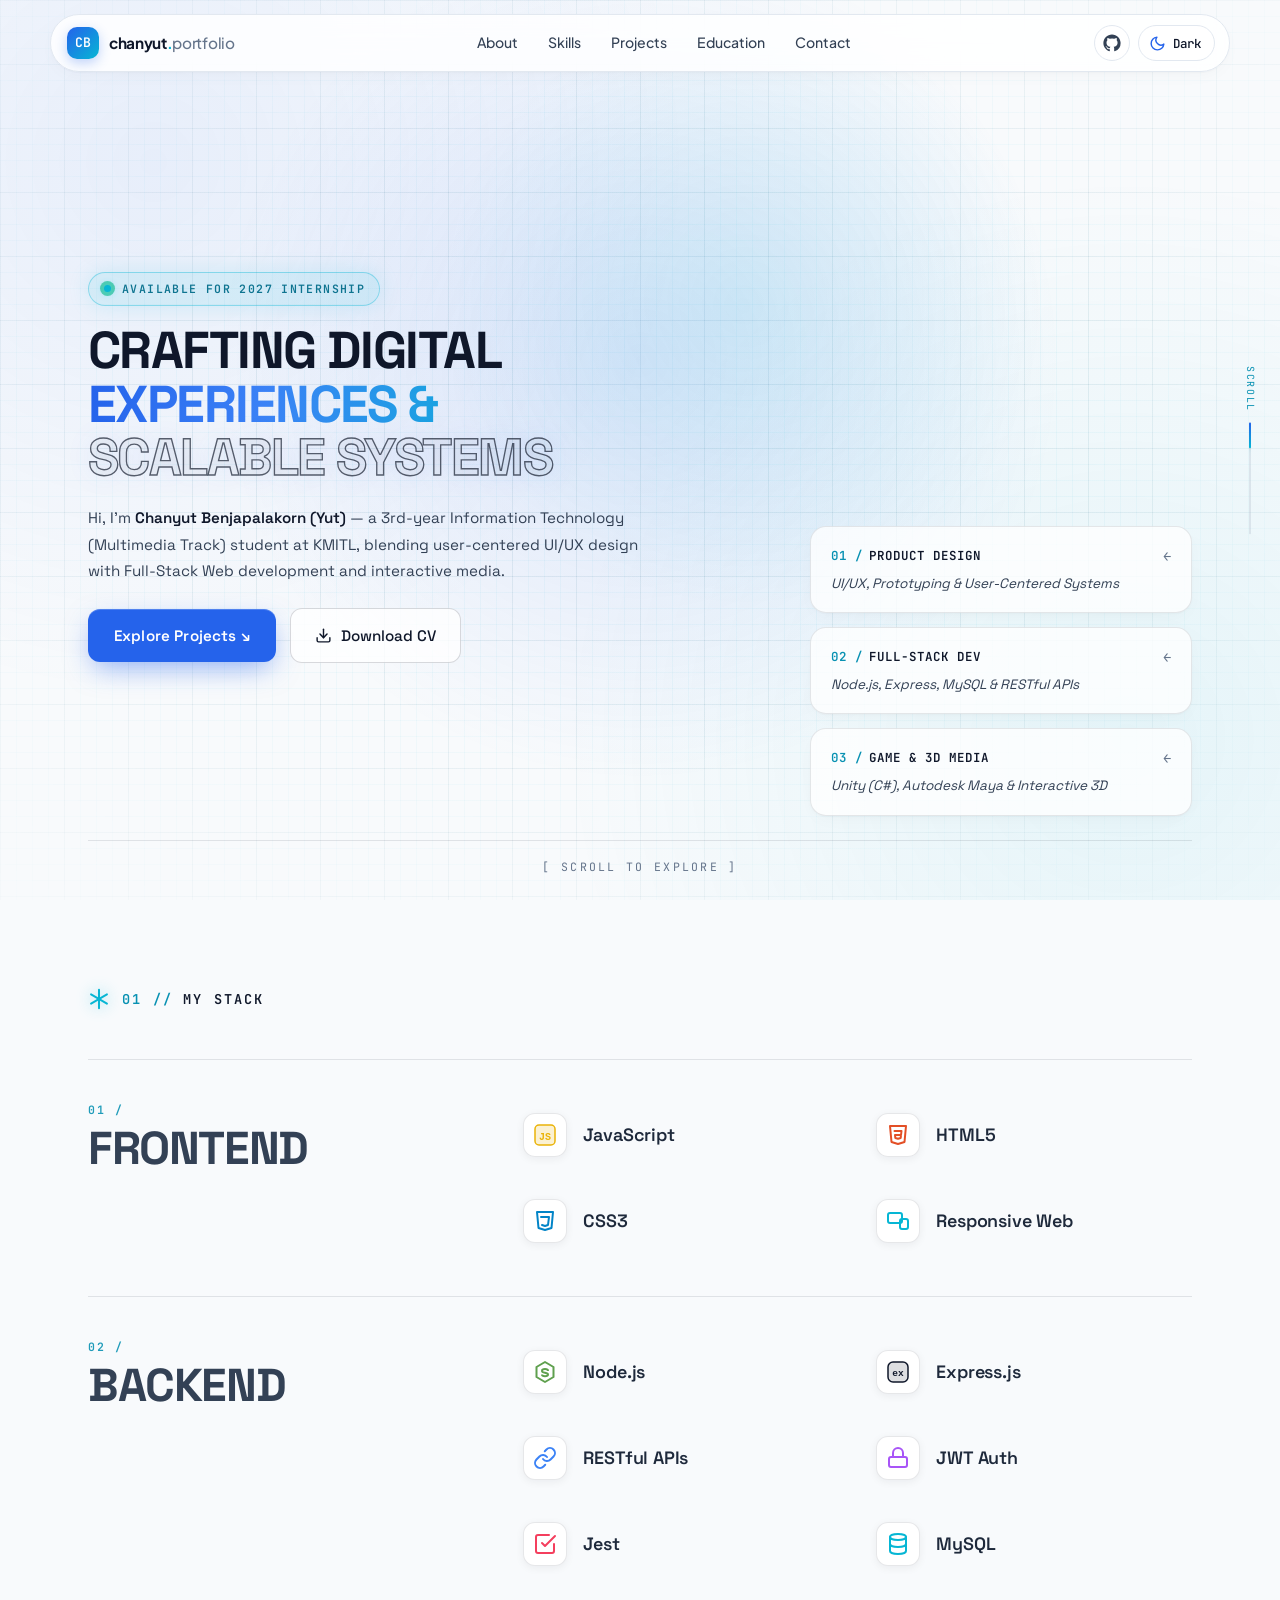
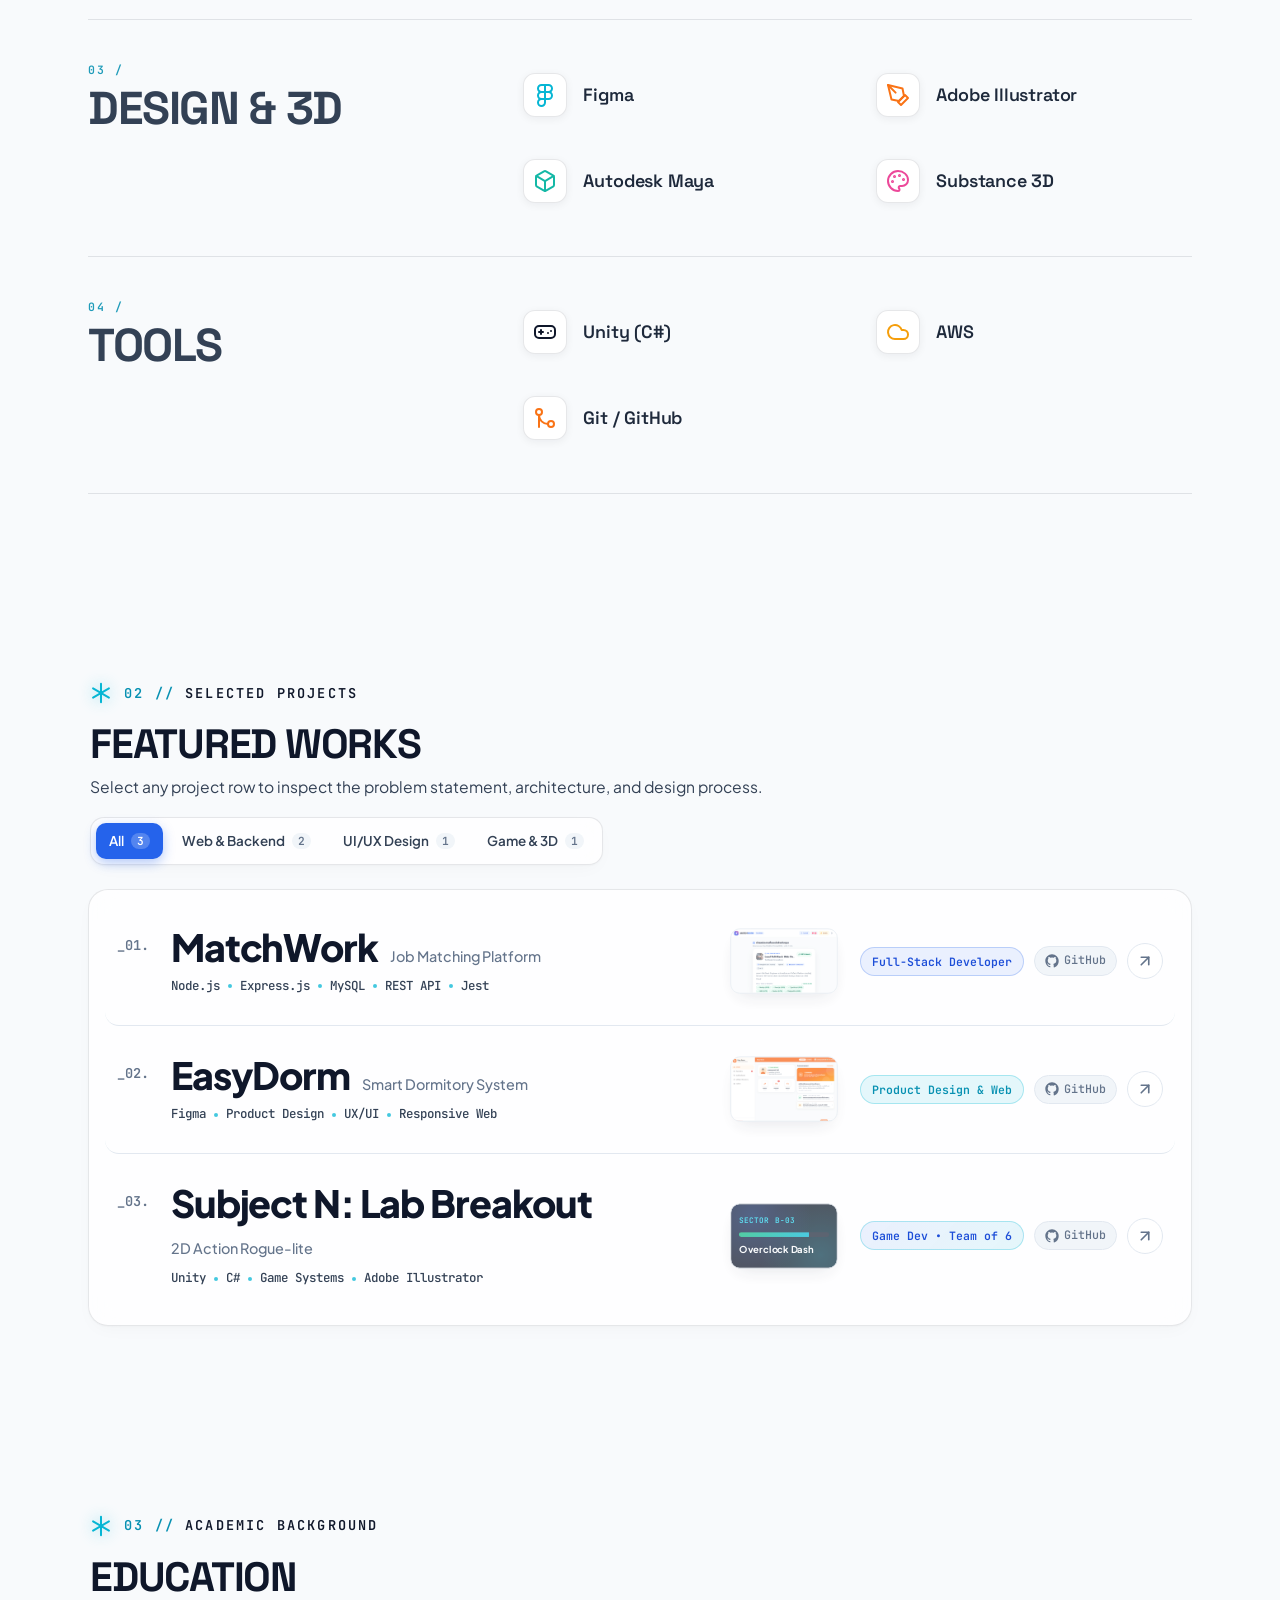
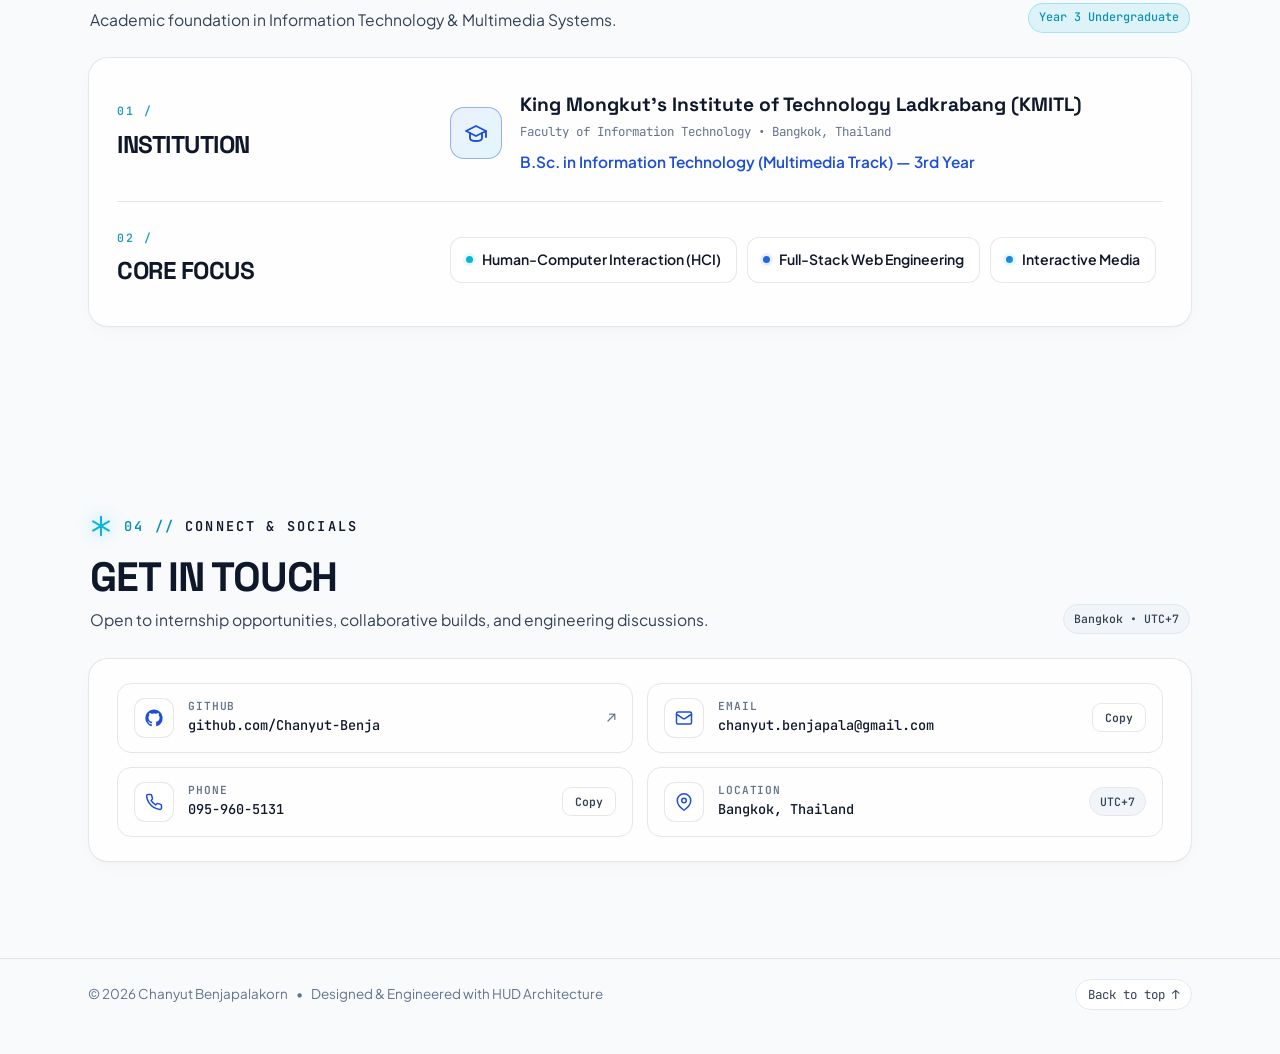
==== commit 696ba874: "style: unify Education and Get in Touch sections with HUD layout" ====
--- a/index.html
+++ b/index.html
@@ -726,21 +726,33 @@
     </section>
 
     <!-- =========================================================
-         SECTION 03 & 04: EDUCATION & CONNECT (index.html data in hero.html HUD style)
+         SECTION 03: EDUCATION (UNIFIED HUD STYLE)
          ========================================================= -->
-    <section class="hud-section hud-bottom-section" aria-label="Education and Contact Information">
-      <div class="hud-bottom-grid">
-        <!-- 03. EDUCATION CARD -->
-        <article id="education" class="hud-glass-card education-card">
-          <div class="card-header">
-            <div>
-              <div class="stack-hud-tag hud-tag-compact">
-                <span class="stack-hud-index">03 //</span>
-                <span>ACADEMIC BACKGROUND</span>
-              </div>
-              <h2 class="hud-card-title">EDUCATION</h2>
-            </div>
-            <span class="mono-tag year-pill">Year 3 Undergraduate</span>
+    <section id="education" class="hud-section education-section" aria-labelledby="education-heading">
+      <div class="section-bar">
+        <div class="section-bar-text">
+          <div class="stack-hud-tag">
+            <svg class="stack-asterisk" viewBox="0 0 24 24" fill="none" stroke="currentColor" stroke-width="2.2" stroke-linecap="round" aria-hidden="true">
+              <line x1="12" y1="2" x2="12" y2="22"></line>
+              <line x1="3.34" y1="7" x2="20.66" y2="17"></line>
+              <line x1="20.66" y1="7" x2="3.34" y2="17"></line>
+            </svg>
+            <span><span class="stack-hud-index">03 //</span> ACADEMIC BACKGROUND</span>
+          </div>
+          <h2 id="education-heading" class="hud-section-title">EDUCATION</h2>
+          <p class="hud-section-subtitle">
+            Academic foundation in Information Technology &amp; Multimedia Systems.
+          </p>
+        </div>
+
+        <span class="mono-tag year-pill">Year 3 Undergraduate</span>
+      </div>
+
+      <div class="hud-glass-card education-hud-card">
+        <div class="edu-hud-row">
+          <div class="edu-row-label">
+            <span class="stack-cat-index">01 /</span>
+            <h3 class="edu-row-title">INSTITUTION</h3>
           </div>
 
           <div class="edu-body">
@@ -752,137 +764,149 @@
             </div>
 
             <div class="edu-details">
-              <h3 class="edu-institute">
+              <h4 class="edu-institute">
                 King Mongkut's Institute of Technology Ladkrabang (KMITL)
-              </h3>
+              </h4>
               <p class="edu-en-sub">Faculty of Information Technology • Bangkok, Thailand</p>
               <p class="edu-degree">
                 B.Sc. in Information Technology (Multimedia Track) — 3rd Year
               </p>
             </div>
           </div>
-
-          <div class="edu-interests">
-            <span class="edu-interests-label">Core Focus Areas</span>
-            <div class="interest-chips">
-              <div class="interest-chip">
-                <span class="interest-dot dot-cyan" aria-hidden="true"></span>
-                <span>Human-Computer Interaction (HCI)</span>
-              </div>
-              <div class="interest-chip">
-                <span class="interest-dot dot-blue" aria-hidden="true"></span>
-                <span>Full-Stack Web Engineering</span>
-              </div>
-              <div class="interest-chip">
-                <span class="interest-dot dot-hybrid" aria-hidden="true"></span>
-                <span>Interactive Media</span>
-              </div>
-            </div>
-          </div>
-        </article>
-
-        <!-- 04. CONNECT & SOCIALS CARD -->
-        <article id="contact" class="hud-glass-card connect-card">
-          <div class="card-header">
-            <div>
-              <div class="stack-hud-tag hud-tag-compact">
-                <span class="stack-hud-index">04 //</span>
-                <span>CONNECT &amp; SOCIALS</span>
-              </div>
-              <h2 class="hud-card-title">GET IN TOUCH</h2>
-            </div>
-            <span class="card-badge-icon" aria-hidden="true">
-              <svg viewBox="0 0 24 24" width="18" height="18" fill="none" stroke="currentColor" stroke-width="2" stroke-linecap="round" stroke-linejoin="round">
-                <path d="M21 11.5a8.38 8.38 0 0 1-.9 3.8 8.5 8.5 0 0 1-7.6 4.7 8.38 8.38 0 0 1-3.8-.9L3 21l1.9-5.7a8.38 8.38 0 0 1-.9-3.8 8.5 8.5 0 0 1 4.7-7.6 8.38 8.38 0 0 1 3.8-.9h.5a8.48 8.48 0 0 1 8 8v.5z"></path>
+        </div>
+
+        <div class="edu-hud-row">
+          <div class="edu-row-label">
+            <span class="stack-cat-index">02 /</span>
+            <h3 class="edu-row-title">CORE FOCUS</h3>
+          </div>
+
+          <div class="interest-chips">
+            <div class="interest-chip">
+              <span class="interest-dot dot-cyan" aria-hidden="true"></span>
+              <span>Human-Computer Interaction (HCI)</span>
+            </div>
+            <div class="interest-chip">
+              <span class="interest-dot dot-blue" aria-hidden="true"></span>
+              <span>Full-Stack Web Engineering</span>
+            </div>
+            <div class="interest-chip">
+              <span class="interest-dot dot-hybrid" aria-hidden="true"></span>
+              <span>Interactive Media</span>
+            </div>
+          </div>
+        </div>
+      </div>
+    </section>
+
+    <!-- =========================================================
+         SECTION 04: GET IN TOUCH (UNIFIED HUD STYLE)
+         ========================================================= -->
+    <section id="contact" class="hud-section contact-section" aria-labelledby="contact-heading">
+      <div class="section-bar">
+        <div class="section-bar-text">
+          <div class="stack-hud-tag">
+            <svg class="stack-asterisk" viewBox="0 0 24 24" fill="none" stroke="currentColor" stroke-width="2.2" stroke-linecap="round" aria-hidden="true">
+              <line x1="12" y1="2" x2="12" y2="22"></line>
+              <line x1="3.34" y1="7" x2="20.66" y2="17"></line>
+              <line x1="20.66" y1="7" x2="3.34" y2="17"></line>
+            </svg>
+            <span><span class="stack-hud-index">04 //</span> CONNECT &amp; SOCIALS</span>
+          </div>
+          <h2 id="contact-heading" class="hud-section-title">GET IN TOUCH</h2>
+          <p class="hud-section-subtitle">
+            Open to internship opportunities, collaborative builds, and engineering discussions.
+          </p>
+        </div>
+
+        <span class="mono-tag tz-pill">Bangkok • UTC+7</span>
+      </div>
+
+      <div class="hud-glass-card contact-hud-card">
+        <div class="contact-hud-grid">
+          <!-- GitHub -->
+          <a
+            href="https://github.com/Chanyut-Benja"
+            target="_blank"
+            rel="noopener noreferrer"
+            class="contact-row"
+          >
+            <span class="contact-icon" aria-hidden="true">
+              <svg viewBox="0 0 24 24" width="18" height="18" fill="currentColor">
+                <path d="M12 .5C5.65.5.5 5.65.5 12c0 5.09 3.29 9.4 7.86 10.92.58.11.79-.25.79-.56 0-.28-.01-1.02-.02-2-3.2.7-3.88-1.54-3.88-1.54-.52-1.33-1.28-1.69-1.28-1.69-1.05-.72.08-.7.08-.7 1.16.08 1.77 1.19 1.77 1.19 1.03 1.76 2.7 1.25 3.36.96.1-.75.4-1.25.73-1.54-2.55-.29-5.24-1.28-5.24-5.69 0-1.26.45-2.29 1.19-3.09-.12-.29-.52-1.46.11-3.05 0 0 .97-.31 3.18 1.18a11.07 11.07 0 0 1 5.79 0c2.2-1.49 3.17-1.18 3.17-1.18.63 1.59.23 2.76.11 3.05.74.8 1.19 1.83 1.19 3.09 0 4.42-2.7 5.39-5.27 5.68.41.36.78 1.07.78 2.16 0 1.56-.01 2.82-.01 3.2 0 .31.21.68.8.56A11.51 11.51 0 0 0 23.5 12C23.5 5.65 18.35.5 12 .5Z"/>
               </svg>
             </span>
-          </div>
-
-          <div class="contact-list">
-            <!-- GitHub -->
-            <a
-              href="https://github.com/Chanyut-Benja"
-              target="_blank"
-              rel="noopener noreferrer"
-              class="contact-row"
+            <span class="contact-info">
+              <span class="contact-label">GitHub</span>
+              <span class="contact-value">github.com/Chanyut-Benja</span>
+            </span>
+            <span class="contact-arrow" aria-hidden="true">↗</span>
+          </a>
+
+          <!-- Email -->
+          <div class="contact-row contact-row-split">
+            <a href="mailto:chanyut.benjapala@gmail.com" class="contact-row-main">
+              <span class="contact-icon" aria-hidden="true">
+                <svg viewBox="0 0 24 24" width="18" height="18" fill="none" stroke="currentColor" stroke-width="2" stroke-linecap="round" stroke-linejoin="round">
+                  <rect x="2" y="4" width="20" height="16" rx="2"></rect>
+                  <path d="m22 7-8.97 5.7a1.94 1.94 0 0 1-2.06 0L2 7"></path>
+                </svg>
+              </span>
+              <span class="contact-info">
+                <span class="contact-label">Email</span>
+                <span class="contact-value">chanyut.benjapala@gmail.com</span>
+              </span>
+            </a>
+            <button
+              type="button"
+              class="mini-copy-btn"
+              data-copy="chanyut.benjapala@gmail.com"
+              aria-label="Copy email chanyut.benjapala@gmail.com"
+              title="Copy email"
             >
+              Copy
+            </button>
+          </div>
+
+          <!-- Phone -->
+          <div class="contact-row contact-row-split">
+            <a href="tel:0959605131" class="contact-row-main">
               <span class="contact-icon" aria-hidden="true">
-                <svg viewBox="0 0 24 24" width="18" height="18" fill="currentColor">
-                  <path d="M12 .5C5.65.5.5 5.65.5 12c0 5.09 3.29 9.4 7.86 10.92.58.11.79-.25.79-.56 0-.28-.01-1.02-.02-2-3.2.7-3.88-1.54-3.88-1.54-.52-1.33-1.28-1.69-1.28-1.69-1.05-.72.08-.7.08-.7 1.16.08 1.77 1.19 1.77 1.19 1.03 1.76 2.7 1.25 3.36.96.1-.75.4-1.25.73-1.54-2.55-.29-5.24-1.28-5.24-5.69 0-1.26.45-2.29 1.19-3.09-.12-.29-.52-1.46.11-3.05 0 0 .97-.31 3.18 1.18a11.07 11.07 0 0 1 5.79 0c2.2-1.49 3.17-1.18 3.17-1.18.63 1.59.23 2.76.11 3.05.74.8 1.19 1.83 1.19 3.09 0 4.42-2.7 5.39-5.27 5.68.41.36.78 1.07.78 2.16 0 1.56-.01 2.82-.01 3.2 0 .31.21.68.8.56A11.51 11.51 0 0 0 23.5 12C23.5 5.65 18.35.5 12 .5Z"/>
+                <svg viewBox="0 0 24 24" width="18" height="18" fill="none" stroke="currentColor" stroke-width="2" stroke-linecap="round" stroke-linejoin="round">
+                  <path d="M22 16.92v3a2 2 0 0 1-2.18 2 19.79 19.79 0 0 1-8.63-3.07 19.5 19.5 0 0 1-6-6 19.79 19.79 0 0 1-3.07-8.67A2 2 0 0 1 4.11 2h3a2 2 0 0 1 2 1.72 12.84 12.84 0 0 0 .7 2.81 2 2 0 0 1-.45 2.11L8.09 9.91a16 16 0 0 0 6 6l1.27-1.27a2 2 0 0 1 2.11-.45 12.84 12.84 0 0 0 2.81.7A2 2 0 0 1 22 16.92z"></path>
                 </svg>
               </span>
               <span class="contact-info">
-                <span class="contact-label">GitHub</span>
-                <span class="contact-value">github.com/Chanyut-Benja</span>
-              </span>
-              <span class="contact-arrow" aria-hidden="true">↗</span>
+                <span class="contact-label">Phone</span>
+                <span class="contact-value">095-960-5131</span>
+              </span>
             </a>
-
-            <!-- Email -->
-            <div class="contact-row contact-row-split">
-              <a href="mailto:chanyut.benjapala@gmail.com" class="contact-row-main">
-                <span class="contact-icon" aria-hidden="true">
-                  <svg viewBox="0 0 24 24" width="18" height="18" fill="none" stroke="currentColor" stroke-width="2" stroke-linecap="round" stroke-linejoin="round">
-                    <rect x="2" y="4" width="20" height="16" rx="2"></rect>
-                    <path d="m22 7-8.97 5.7a1.94 1.94 0 0 1-2.06 0L2 7"></path>
-                  </svg>
-                </span>
-                <span class="contact-info">
-                  <span class="contact-label">Email</span>
-                  <span class="contact-value">chanyut.benjapala@gmail.com</span>
-                </span>
-              </a>
-              <button
-                type="button"
-                class="mini-copy-btn"
-                data-copy="chanyut.benjapala@gmail.com"
-                aria-label="Copy email chanyut.benjapala@gmail.com"
-                title="Copy email"
-              >
-                Copy
-              </button>
-            </div>
-
-            <!-- Phone -->
-            <div class="contact-row contact-row-split">
-              <a href="tel:0959605131" class="contact-row-main">
-                <span class="contact-icon" aria-hidden="true">
-                  <svg viewBox="0 0 24 24" width="18" height="18" fill="none" stroke="currentColor" stroke-width="2" stroke-linecap="round" stroke-linejoin="round">
-                    <path d="M22 16.92v3a2 2 0 0 1-2.18 2 19.79 19.79 0 0 1-8.63-3.07 19.5 19.5 0 0 1-6-6 19.79 19.79 0 0 1-3.07-8.67A2 2 0 0 1 4.11 2h3a2 2 0 0 1 2 1.72 12.84 12.84 0 0 0 .7 2.81 2 2 0 0 1-.45 2.11L8.09 9.91a16 16 0 0 0 6 6l1.27-1.27a2 2 0 0 1 2.11-.45 12.84 12.84 0 0 0 2.81.7A2 2 0 0 1 22 16.92z"></path>
-                  </svg>
-                </span>
-                <span class="contact-info">
-                  <span class="contact-label">Phone</span>
-                  <span class="contact-value">095-960-5131</span>
-                </span>
-              </a>
-              <button
-                type="button"
-                class="mini-copy-btn"
-                data-copy="095-960-5131"
-                aria-label="Copy phone number 095-960-5131"
-                title="Copy phone number"
-              >
-                Copy
-              </button>
-            </div>
-
-            <!-- Location -->
-            <div class="contact-row contact-row-static">
-              <span class="contact-icon" aria-hidden="true">
-                <svg viewBox="0 0 24 24" width="18" height="18" fill="none" stroke="currentColor" stroke-width="2" stroke-linecap="round" stroke-linejoin="round">
-                  <path d="M21 10c0 7-9 13-9 13s-9-6-9-13a9 9 0 0 1 18 0z"></path>
-                  <circle cx="12" cy="10" r="3"></circle>
-                </svg>
-              </span>
-              <span class="contact-info">
-                <span class="contact-label">Location</span>
-                <span class="contact-value">Bangkok, Thailand</span>
-              </span>
-              <span class="mono-tag tz-pill">UTC+7</span>
-            </div>
-          </div>
-        </article>
+            <button
+              type="button"
+              class="mini-copy-btn"
+              data-copy="095-960-5131"
+              aria-label="Copy phone number 095-960-5131"
+              title="Copy phone number"
+            >
+              Copy
+            </button>
+          </div>
+
+          <!-- Location -->
+          <div class="contact-row contact-row-static">
+            <span class="contact-icon" aria-hidden="true">
+              <svg viewBox="0 0 24 24" width="18" height="18" fill="none" stroke="currentColor" stroke-width="2" stroke-linecap="round" stroke-linejoin="round">
+                <path d="M21 10c0 7-9 13-9 13s-9-6-9-13a9 9 0 0 1 18 0z"></path>
+                <circle cx="12" cy="10" r="3"></circle>
+              </svg>
+            </span>
+            <span class="contact-info">
+              <span class="contact-label">Location</span>
+              <span class="contact-value">Bangkok, Thailand</span>
+            </span>
+            <span class="mono-tag tz-pill">UTC+7</span>
+          </div>
+        </div>
       </div>
     </section>
 
@@ -900,135 +924,137 @@
   </main>
 
   <!-- =========================================================
-       SLIDE-OVER DRAWER FOR DEEP-DIVE PROJECT CASE STUDIES
+       PAGE TRANSITION CURTAIN (COBALT -> CYAN WIPE)
        ========================================================= -->
-  <div class="drawer-backdrop" id="drawer-backdrop" hidden></div>
-
-  <aside
-    id="project-drawer"
-    class="project-drawer"
-    role="dialog"
-    aria-modal="true"
-    aria-labelledby="drawer-title"
+  <div id="page-transition" class="page-transition" aria-hidden="true">
+    <div class="page-transition-curtain"></div>
+  </div>
+
+  <!-- =========================================================
+       FULL-PAGE PROJECT DETAIL VIEW (EDITORIAL CASE STUDY)
+       ========================================================= -->
+  <section
+    id="project-detail-view"
+    class="project-detail-view"
+    aria-labelledby="pd-title"
     aria-hidden="true"
     hidden
   >
-    <div class="drawer-header">
-      <div class="drawer-header-meta">
-        <span class="role-badge" id="drawer-role-badge">Full-Stack</span>
-        <span class="mono-tag" id="drawer-index-badge">01 / 03</span>
-      </div>
-
-      <div class="drawer-nav-controls">
-        <button
-          type="button"
-          class="drawer-icon-btn"
-          id="drawer-prev"
-          aria-label="Previous Project"
-          title="Previous Project (←)"
-        >
-          <svg viewBox="0 0 24 24" width="17" height="17" fill="none" stroke="currentColor" stroke-width="2.2" stroke-linecap="round" stroke-linejoin="round">
-            <polyline points="15 18 9 12 15 6"></polyline>
+    <div class="pd-container">
+      <!-- Top Bar: Back Button & Quick Actions -->
+      <div class="pd-topbar">
+        <button type="button" id="pd-back-btn" class="pd-back-btn">
+          <svg viewBox="0 0 24 24" width="18" height="18" fill="none" stroke="currentColor" stroke-width="2" stroke-linecap="round" stroke-linejoin="round" aria-hidden="true">
+            <line x1="19" y1="12" x2="5" y2="12"></line>
+            <polyline points="12 19 5 12 12 5"></polyline>
           </svg>
+          <span>Back</span>
         </button>
-        <button
-          type="button"
-          class="drawer-icon-btn"
-          id="drawer-next"
-          aria-label="Next Project"
-          title="Next Project (→)"
-        >
-          <svg viewBox="0 0 24 24" width="17" height="17" fill="none" stroke="currentColor" stroke-width="2.2" stroke-linecap="round" stroke-linejoin="round">
-            <polyline points="9 18 15 12 9 6"></polyline>
-          </svg>
-        </button>
-        <button
-          type="button"
-          class="drawer-close-btn"
-          id="drawer-close"
-          aria-label="Close case study drawer"
-          title="Close (Esc)"
-        >
-          <svg viewBox="0 0 24 24" width="18" height="18" fill="none" stroke="currentColor" stroke-width="2.2" stroke-linecap="round" stroke-linejoin="round">
-            <line x1="18" y1="6" x2="6" y2="18"></line>
-            <line x1="6" y1="6" x2="18" y2="18"></line>
-          </svg>
-        </button>
-      </div>
+
+        <div class="pd-topbar-meta">
+          <span class="role-badge" id="pd-role-badge">Full-Stack</span>
+          <span class="mono-tag" id="pd-index-badge">01 / 03</span>
+        </div>
+      </div>
+
+      <!-- Editorial Header -->
+      <header class="pd-header">
+        <div class="pd-title-row">
+          <h1 id="pd-title" class="pd-title">Project Title</h1>
+          <a
+            id="pd-github-icon-link"
+            href="https://github.com/Chanyut-Benja"
+            target="_blank"
+            rel="noopener noreferrer"
+            class="pd-external-link"
+            aria-label="Open GitHub Repository"
+            title="View on GitHub"
+          >
+            <svg viewBox="0 0 24 24" width="22" height="22" fill="none" stroke="currentColor" stroke-width="2" stroke-linecap="round" stroke-linejoin="round" aria-hidden="true">
+              <path d="M18 13v6a2 2 0 0 1-2 2H5a2 2 0 0 1-2-2V8a2 2 0 0 1 2-2h6"></path>
+              <polyline points="15 3 21 3 21 9"></polyline>
+              <line x1="10" y1="14" x2="21" y2="3"></line>
+            </svg>
+          </a>
+        </div>
+        <p id="pd-subtitle" class="pd-subtitle">Project Subtitle</p>
+      </header>
+
+      <!-- Editorial Metadata Stack (Year, Role, Tech & Technique, Description) -->
+      <div class="pd-meta-stack">
+        <div class="pd-meta-row">
+          <div class="pd-meta-block">
+            <span class="pd-meta-label">Year</span>
+            <p id="pd-year" class="pd-meta-value">2025</p>
+          </div>
+          <div class="pd-meta-block">
+            <span class="pd-meta-label">Role</span>
+            <p id="pd-role" class="pd-meta-value">Full-Stack Developer</p>
+          </div>
+        </div>
+
+        <div class="pd-meta-block">
+          <span class="pd-meta-label">Tech &amp; Technique</span>
+          <p id="pd-tech-line" class="pd-meta-value pd-tech-line"></p>
+        </div>
+
+        <div class="pd-meta-block">
+          <span class="pd-meta-label">Description</span>
+          <p id="pd-summary" class="pd-description-lead"></p>
+          <p id="pd-problem" class="pd-description-body"></p>
+        </div>
+
+        <div class="pd-meta-block">
+          <span class="pd-meta-label">Key Features &amp; Deliverables</span>
+          <ul id="pd-highlights" class="pd-list"></ul>
+        </div>
+
+        <div class="pd-meta-block">
+          <span class="pd-meta-label" id="pd-arch-heading">Technical Highlights</span>
+          <p id="pd-architecture-intro" class="pd-description-body"></p>
+          <div id="pd-flow-steps" class="pd-flow-grid"></div>
+        </div>
+      </div>
+
+      <!-- Large Showcase Preview Area -->
+      <div id="pd-showcase" class="pd-showcase">
+        <!-- Populated dynamically with large screenshot or interactive HUD preview -->
+      </div>
+
+      <!-- Bottom Navigation & Contact CTA -->
+      <footer class="pd-footer">
+        <div class="pd-footer-cta">
+          <p class="pd-cta-kicker">Interested in this project or want to collaborate?</p>
+          <a href="mailto:chanyut.benjapala@gmail.com" class="pd-cta-email">
+            chanyut.benjapala@gmail.com
+          </a>
+        </div>
+
+        <div class="pd-footer-nav">
+          <button type="button" id="pd-prev-btn" class="pd-nav-btn">
+            <span aria-hidden="true">←</span>
+            <span>Previous Project</span>
+          </button>
+          <a
+            id="pd-github-btn"
+            href="https://github.com/Chanyut-Benja"
+            target="_blank"
+            rel="noopener noreferrer"
+            class="hud-btn-primary pd-github-cta"
+          >
+            <svg viewBox="0 0 24 24" width="17" height="17" fill="currentColor" aria-hidden="true">
+              <path d="M12 .5C5.65.5.5 5.65.5 12c0 5.09 3.29 9.4 7.86 10.92.58.11.79-.25.79-.56 0-.28-.01-1.02-.02-2-3.2.7-3.88-1.54-3.88-1.54-.52-1.33-1.28-1.69-1.28-1.69-1.05-.72.08-.7.08-.7 1.16.08 1.77 1.19 1.77 1.19 1.03 1.76 2.7 1.25 3.36.96.1-.75.4-1.25.73-1.54-2.55-.29-5.24-1.28-5.24-5.69 0-1.26.45-2.29 1.19-3.09-.12-.29-.52-1.46.11-3.05 0 0 .97-.31 3.18 1.18a11.07 11.07 0 0 1 5.79 0c2.2-1.49 3.17-1.18 3.17-1.18.63 1.59.23 2.76.11 3.05.74.8 1.19 1.83 1.19 3.09 0 4.42-2.7 5.39-5.27 5.68.41.36.78 1.07.78 2.16 0 1.56-.01 2.82-.01 3.2 0 .31.21.68.8.56A11.51 11.51 0 0 0 23.5 12C23.5 5.65 18.35.5 12 .5Z"/>
+            </svg>
+            <span>View on GitHub</span>
+          </a>
+          <button type="button" id="pd-next-btn" class="pd-nav-btn">
+            <span>Next Project</span>
+            <span aria-hidden="true">→</span>
+          </button>
+        </div>
+      </footer>
     </div>
-
-    <div class="drawer-body" id="drawer-body">
-      <div class="drawer-hero-banner" id="drawer-banner">
-        <!-- Populated dynamically from app.js -->
-      </div>
-
-      <div class="drawer-title-group">
-        <h2 id="drawer-title" class="drawer-title">Project Title</h2>
-        <p id="drawer-subtitle" class="drawer-subtitle">Project Subtitle</p>
-      </div>
-
-      <div class="drawer-quick-facts" id="drawer-facts">
-        <!-- Role, Scope, Methodology populated dynamically -->
-      </div>
-
-      <!-- 1. Problem Statement -->
-      <section class="drawer-section">
-        <h3 class="drawer-section-title">
-          <span class="drawer-step-num">01</span>
-          Problem Statement
-        </h3>
-        <p id="drawer-problem" class="drawer-paragraph"></p>
-      </section>
-
-      <!-- 2. Design Process / System Architecture -->
-      <section class="drawer-section">
-        <h3 class="drawer-section-title">
-          <span class="drawer-step-num">02</span>
-          <span id="drawer-arch-heading">System Architecture &amp; Design Process</span>
-        </h3>
-        <p id="drawer-architecture-intro" class="drawer-paragraph"></p>
-        <div id="drawer-flow-steps" class="drawer-flow-steps">
-          <!-- Architectural / UX workflow steps populated dynamically -->
-        </div>
-      </section>
-
-      <!-- 3. Key Deliverables & Engineering / UX Highlights -->
-      <section class="drawer-section">
-        <h3 class="drawer-section-title">
-          <span class="drawer-step-num">03</span>
-          Key Highlights &amp; Deliverables
-        </h3>
-        <ul id="drawer-highlights" class="drawer-highlights-list"></ul>
-      </section>
-
-      <!-- 4. Tech Stack & Tools -->
-      <section class="drawer-section">
-        <h3 class="drawer-section-title">
-          <span class="drawer-step-num">04</span>
-          Technologies &amp; Tools Used
-        </h3>
-        <div id="drawer-tech-tags" class="drawer-tech-tags"></div>
-      </section>
-    </div>
-
-    <div class="drawer-footer">
-      <a
-        id="drawer-github-btn"
-        href="https://github.com/Chanyut-Benja"
-        target="_blank"
-        rel="noopener noreferrer"
-        class="btn btn-primary drawer-cta-primary"
-      >
-        <svg viewBox="0 0 24 24" width="18" height="18" fill="currentColor" aria-hidden="true">
-          <path d="M12 .5C5.65.5.5 5.65.5 12c0 5.09 3.29 9.4 7.86 10.92.58.11.79-.25.79-.56 0-.28-.01-1.02-.02-2-3.2.7-3.88-1.54-3.88-1.54-.52-1.33-1.28-1.69-1.28-1.69-1.05-.72.08-.7.08-.7 1.16.08 1.77 1.19 1.77 1.19 1.03 1.76 2.7 1.25 3.36.96.1-.75.4-1.25.73-1.54-2.55-.29-5.24-1.28-5.24-5.69 0-1.26.45-2.29 1.19-3.09-.12-.29-.52-1.46.11-3.05 0 0 .97-.31 3.18 1.18a11.07 11.07 0 0 1 5.79 0c2.2-1.49 3.17-1.18 3.17-1.18.63 1.59.23 2.76.11 3.05.74.8 1.19 1.83 1.19 3.09 0 4.42-2.7 5.39-5.27 5.68.41.36.78 1.07.78 2.16 0 1.56-.01 2.82-.01 3.2 0 .31.21.68.8.56A11.51 11.51 0 0 0 23.5 12C23.5 5.65 18.35.5 12 .5Z"/>
-        </svg>
-        <span>View Repository on GitHub</span>
-      </a>
-      <button type="button" class="btn btn-secondary" id="drawer-close-bottom">
-        Close
-      </button>
-    </div>
-  </aside>
+  </section>
 
   <!-- Floating Toast Notification for Clipboard Actions -->
   <div id="toast" class="toast" role="status" aria-live="polite" hidden>
--- a/styles.css
+++ b/styles.css
@@ -1654,12 +1654,12 @@
 }
 
 /* ==========================================================================
-   10. EDUCATION CARD & CONNECT CARD (BOTTOM BENTO ROW)
+   10. EDUCATION & CONNECT SECTIONS (UNIFIED HUD STYLE)
    ========================================================================== */
-.education-card {
-  display: flex;
-  flex-direction: column;
-  justify-content: space-between;
+.education-section,
+.contact-section {
+  display: flex;
+  flex-direction: column;
   gap: 20px;
 }
 
@@ -1669,22 +1669,51 @@
   background: var(--secondary-soft);
 }
 
+.hud-glass-card.education-hud-card {
+  padding: 8px 28px;
+}
+
+.edu-hud-row {
+  display: grid;
+  grid-template-columns: 30fr 70fr;
+  gap: 28px;
+  align-items: center;
+  padding: 26px 0;
+  border-bottom: 1px solid var(--border-hud);
+  transition: border-color 0.25s ease;
+}
+
+.edu-hud-row:last-child {
+  border-bottom: none;
+}
+
+.edu-row-label {
+  display: flex;
+  flex-direction: column;
+  gap: 4px;
+}
+
+.edu-row-title {
+  font-family: var(--font-display);
+  font-size: clamp(1.25rem, 1.9vw, 1.65rem);
+  font-weight: 700;
+  letter-spacing: -0.02em;
+  text-transform: uppercase;
+  color: var(--text-primary);
+}
+
 .edu-body {
   display: flex;
-  align-items: flex-start;
-  gap: 16px;
-  padding: 18px;
-  border-radius: var(--radius-inner);
-  background: var(--bg-subtle);
-  border: 1px solid var(--border-card);
+  align-items: center;
+  gap: 18px;
 }
 
 .edu-icon-box {
-  width: 48px;
-  height: 48px;
+  width: 52px;
+  height: 52px;
   border-radius: 14px;
   background: linear-gradient(135deg, var(--primary-soft), var(--secondary-soft));
-  border: 1px solid var(--primary-border);
+  border: 1px solid var(--border-hud-glow);
   color: var(--primary-text);
   display: grid;
   place-items: center;
@@ -1694,61 +1723,54 @@
 .edu-details {
   display: flex;
   flex-direction: column;
-  gap: 3px;
+  gap: 4px;
 }
 
 .edu-institute {
-  font-size: 1.06rem;
+  font-family: var(--font-display);
+  font-size: clamp(1.08rem, 1.5vw, 1.28rem);
   font-weight: 700;
   color: var(--text-primary);
-  line-height: 1.4;
+  line-height: 1.35;
 }
 
 .edu-en-sub {
   font-family: var(--font-mono);
-  font-size: 0.76rem;
+  font-size: 0.78rem;
   color: var(--text-muted);
 }
 
 .edu-degree {
-  margin-top: 4px;
-  font-size: 0.94rem;
+  margin-top: 2px;
+  font-size: 0.96rem;
   font-weight: 600;
   color: var(--primary-text);
 }
 
-.edu-interests {
-  display: flex;
-  flex-direction: column;
+.interest-chips {
+  display: flex;
+  flex-wrap: wrap;
   gap: 10px;
-}
-
-.edu-interests-label {
-  font-family: var(--font-mono);
-  font-size: 0.74rem;
-  font-weight: 600;
-  text-transform: uppercase;
-  letter-spacing: 0.06em;
-  color: var(--text-muted);
-}
-
-.interest-chips {
-  display: flex;
-  flex-wrap: wrap;
-  gap: 8px;
 }
 
 .interest-chip {
   display: inline-flex;
   align-items: center;
-  gap: 8px;
-  padding: 8px 13px;
-  border-radius: 11px;
-  background: var(--bg-subtle);
-  border: 1px solid var(--border-card);
-  font-size: 0.85rem;
+  gap: 9px;
+  padding: 10px 15px;
+  border-radius: 12px;
+  background: var(--bg-hud-surface);
+  border: 1px solid var(--border-hud);
+  font-size: 0.88rem;
   font-weight: 600;
   color: var(--text-primary);
+  transition: border-color 0.22s ease, transform 0.22s ease, box-shadow 0.22s ease;
+}
+
+.interest-chip:hover {
+  border-color: var(--border-hud-glow);
+  transform: translateY(-2px);
+  box-shadow: 0 10px 24px -12px rgba(6, 182, 212, 0.28);
 }
 
 .interest-dot {
@@ -1757,34 +1779,38 @@
   border-radius: 50%;
 }
 
-/* Connect & Socials Card */
-.connect-card {
-  display: flex;
-  flex-direction: column;
-  justify-content: space-between;
-}
-
-.contact-list {
-  display: flex;
-  flex-direction: column;
-  gap: 10px;
+/* Connect & Socials HUD Grid */
+.hud-glass-card.contact-hud-card {
+  padding: 24px 28px;
+}
+
+.contact-hud-grid {
+  display: grid;
+  grid-template-columns: repeat(2, minmax(0, 1fr));
+  gap: 14px;
 }
 
 .contact-row {
   display: flex;
   align-items: center;
-  gap: 12px;
-  padding: 11px 14px;
-  border-radius: 13px;
-  background: var(--bg-subtle);
-  border: 1px solid var(--border-card);
-  transition: border-color 0.2s ease, transform 0.2s ease, background-color 0.2s ease;
+  gap: 14px;
+  padding: 14px 16px;
+  border-radius: 14px;
+  background: transparent;
+  border: 1px solid var(--border-hud);
+  transition:
+    border-color 0.22s ease,
+    transform 0.22s ease,
+    background-color 0.22s ease,
+    box-shadow 0.22s ease;
 }
 
 a.contact-row:hover,
 .contact-row-split:hover {
-  border-color: var(--primary-border);
-  transform: translateX(2px);
+  background: var(--stack-item-hover-bg);
+  border-color: var(--border-hud-glow);
+  box-shadow: 0 12px 28px -14px rgba(6, 182, 212, 0.26);
+  transform: translateY(-2px);
 }
 
 .contact-row-split {
@@ -1794,21 +1820,28 @@
 .contact-row-main {
   display: flex;
   align-items: center;
-  gap: 12px;
+  gap: 14px;
   min-width: 0;
   flex: 1;
 }
 
 .contact-icon {
-  width: 36px;
-  height: 36px;
-  border-radius: 10px;
-  background: var(--bg-card);
-  border: 1px solid var(--border-card);
+  width: 40px;
+  height: 40px;
+  border-radius: 11px;
+  background: var(--stack-icon-bg);
+  border: 1px solid var(--stack-icon-border);
   color: var(--primary-text);
   display: grid;
   place-items: center;
   flex-shrink: 0;
+  transition: border-color 0.22s ease, transform 0.22s ease;
+}
+
+a.contact-row:hover .contact-icon,
+.contact-row-split:hover .contact-icon {
+  border-color: var(--border-hud-glow);
+  transform: scale(1.04);
 }
 
 .contact-info {
@@ -1818,14 +1851,18 @@
 }
 
 .contact-label {
-  font-size: 0.72rem;
+  font-family: var(--font-mono);
+  font-size: 0.7rem;
+  font-weight: 600;
+  text-transform: uppercase;
+  letter-spacing: 0.08em;
   color: var(--text-muted);
-  line-height: 1.2;
+  line-height: 1.3;
 }
 
 .contact-value {
   font-family: var(--font-mono);
-  font-size: 0.81rem;
+  font-size: 0.85rem;
   font-weight: 500;
   color: var(--text-primary);
   overflow: hidden;
@@ -1836,24 +1873,31 @@
 .contact-arrow {
   margin-left: auto;
   font-family: var(--font-mono);
-  font-size: 0.9rem;
+  font-size: 0.95rem;
   color: var(--text-muted);
+  transition: color 0.22s ease, transform 0.22s ease;
+}
+
+a.contact-row:hover .contact-arrow {
+  color: var(--secondary-text);
+  transform: translate(2px, -2px);
 }
 
 .mini-copy-btn {
-  padding: 5px 10px;
-  border-radius: 8px;
-  border: 1px solid var(--border-card);
-  background: var(--bg-card);
+  padding: 6px 12px;
+  border-radius: 9px;
+  border: 1px solid var(--border-hud);
+  background: var(--bg-hud-surface);
   color: var(--text-secondary);
-  font-size: 0.74rem;
+  font-family: var(--font-mono);
+  font-size: 0.72rem;
   font-weight: 600;
   flex-shrink: 0;
   transition: all 0.18s ease;
 }
 
 .mini-copy-btn:hover {
-  border-color: var(--primary-border);
+  border-color: var(--border-hud-glow);
   color: var(--primary-text);
 }
 
@@ -1865,7 +1909,7 @@
 
 .tz-pill {
   margin-left: auto;
-  font-size: 0.68rem;
+  font-size: 0.72rem;
 }
 
 /* ==========================================================================
@@ -1907,285 +1951,443 @@
 }
 
 /* ==========================================================================
-   12. SLIDE-OVER PROJECT CASE STUDY DRAWER
+   12. PAGE TRANSITION CURTAIN & FULL-PAGE PROJECT DETAIL VIEW
    ========================================================================== */
-.drawer-backdrop {
+body.project-detail-active .site-header,
+body.project-detail-active .side-scroll-indicator {
+  display: none;
+}
+
+.page-transition {
   position: fixed;
   inset: 0;
-  z-index: 80;
-  background: rgba(11, 15, 25, 0.52);
-  backdrop-filter: blur(6px);
-  -webkit-backdrop-filter: blur(6px);
-  opacity: 0;
-  transition: opacity 0.28s ease;
-}
-
-.drawer-backdrop.is-visible {
-  opacity: 1;
-}
-
-.project-drawer {
-  position: fixed;
-  top: 0;
-  right: 0;
-  z-index: 90;
-  width: min(620px, 100vw);
-  height: 100dvh;
-  background: var(--bg-card);
-  border-left: 1px solid var(--border-card);
-  box-shadow: var(--shadow-drawer);
-  display: flex;
-  flex-direction: column;
-  transform: translateX(100%);
-  transition: transform 0.34s cubic-bezier(0.22, 1, 0.36, 1);
-}
-
-.project-drawer.is-open {
-  transform: translateX(0);
-}
-
-.drawer-header {
+  z-index: 200;
+  pointer-events: none;
+  overflow: hidden;
+  visibility: hidden;
+}
+
+.page-transition.is-active {
+  visibility: visible;
+  pointer-events: all;
+}
+
+.page-transition-curtain {
+  position: absolute;
+  inset: 0;
+  background: linear-gradient(135deg, #2563EB 0%, #06B6D4 100%);
+  transform: translateY(105%);
+  will-change: transform;
+}
+
+.page-transition.is-entering .page-transition-curtain {
+  animation: curtainEnter 0.34s cubic-bezier(0.76, 0, 0.24, 1) forwards;
+}
+
+.page-transition.is-leaving .page-transition-curtain {
+  animation: curtainLeave 0.38s cubic-bezier(0.76, 0, 0.24, 1) forwards;
+}
+
+@keyframes curtainEnter {
+  0% {
+    transform: translateY(105%);
+  }
+  100% {
+    transform: translateY(0%);
+  }
+}
+
+@keyframes curtainLeave {
+  0% {
+    transform: translateY(0%);
+  }
+  100% {
+    transform: translateY(-105%);
+  }
+}
+
+/* Full-Page Editorial Project Detail View */
+.project-detail-view {
+  position: relative;
+  z-index: 10;
+  min-height: 100vh;
+  padding: 44px 24px 96px;
+}
+
+.pd-container {
+  max-width: 820px;
+  margin: 0 auto;
+  display: flex;
+  flex-direction: column;
+  gap: 36px;
+}
+
+.pd-topbar {
   display: flex;
   align-items: center;
   justify-content: space-between;
-  gap: 12px;
-  padding: 18px 24px;
-  border-bottom: 1px solid var(--border-card);
-  background: var(--bg-elevated);
+  gap: 16px;
+}
+
+.pd-back-btn {
+  display: inline-flex;
+  align-items: center;
+  gap: 10px;
+  padding: 8px 14px 8px 10px;
+  border-radius: var(--radius-pill);
+  border: 1px solid var(--border-hud);
+  background: var(--bg-hud-surface);
   backdrop-filter: blur(12px);
-}
-
-.drawer-header-meta {
-  display: flex;
-  align-items: center;
+  -webkit-backdrop-filter: blur(12px);
+  color: var(--text-secondary);
+  font-family: var(--font-mono);
+  font-size: 0.84rem;
+  font-weight: 500;
+  transition: color 0.2s ease, border-color 0.2s ease, background-color 0.2s ease, transform 0.2s ease;
+}
+
+.pd-back-btn svg {
+  transition: transform 0.2s ease;
+}
+
+.pd-back-btn:hover {
+  color: var(--text-primary);
+  border-color: var(--border-hud-glow);
+  background: var(--bg-hud-surface-hover);
+}
+
+.pd-back-btn:hover svg {
+  transform: translateX(-3px);
+}
+
+.pd-topbar-meta {
+  display: flex;
+  align-items: center;
+  gap: 10px;
+}
+
+.pd-header {
+  display: flex;
+  flex-direction: column;
+  gap: 10px;
+  padding-top: 8px;
+}
+
+.pd-title-row {
+  display: flex;
+  align-items: center;
+  gap: 14px;
+  flex-wrap: wrap;
+}
+
+.pd-title {
+  font-family: var(--font-display);
+  font-size: clamp(2.15rem, 4.5vw, 3.25rem);
+  font-weight: 800;
+  letter-spacing: -0.03em;
+  line-height: 1.12;
+  color: var(--text-primary);
+}
+
+.pd-external-link {
+  display: inline-flex;
+  align-items: center;
+  justify-content: center;
+  width: 40px;
+  height: 40px;
+  border-radius: 11px;
+  border: 1px solid var(--border-hud);
+  background: var(--bg-hud-surface);
+  color: var(--text-secondary);
+  transition: color 0.2s ease, border-color 0.2s ease, transform 0.2s ease, background-color 0.2s ease;
+}
+
+.pd-external-link:hover {
+  color: var(--secondary-text);
+  border-color: var(--border-hud-glow);
+  background: var(--bg-hud-surface-hover);
+  transform: translateY(-2px);
+}
+
+.pd-subtitle {
+  font-size: 1.05rem;
+  color: var(--text-secondary);
+  line-height: 1.55;
+  max-width: 66ch;
+}
+
+/* Editorial Metadata Stack */
+.pd-meta-stack {
+  display: flex;
+  flex-direction: column;
+  gap: 28px;
+}
+
+.pd-meta-row {
+  display: grid;
+  grid-template-columns: repeat(2, minmax(0, 1fr));
+  gap: 24px;
+}
+
+.pd-meta-block {
+  display: flex;
+  flex-direction: column;
   gap: 8px;
 }
 
-.drawer-nav-controls {
-  display: flex;
-  align-items: center;
-  gap: 6px;
-}
-
-.drawer-icon-btn,
-.drawer-close-btn {
-  width: 36px;
-  height: 36px;
-  border-radius: 10px;
-  border: 1px solid var(--border-card);
-  background: var(--bg-subtle);
+.pd-meta-label {
+  font-family: var(--font-mono);
+  font-size: 0.78rem;
+  font-weight: 600;
+  letter-spacing: 0.06em;
+  text-transform: uppercase;
+  color: var(--text-muted);
+}
+
+.pd-meta-value {
+  font-size: 1rem;
+  font-weight: 600;
+  color: var(--text-primary);
+  line-height: 1.6;
+}
+
+.pd-tech-line {
+  font-weight: 500;
   color: var(--text-secondary);
+}
+
+.pd-description-lead {
+  font-size: 1.05rem;
+  font-weight: 500;
+  color: var(--text-primary);
+  line-height: 1.72;
+}
+
+.pd-description-body {
+  font-size: 0.97rem;
+  color: var(--text-secondary);
+  line-height: 1.78;
+}
+
+.pd-list {
+  margin: 4px 0 0;
+  padding-left: 20px;
+  display: flex;
+  flex-direction: column;
+  gap: 10px;
+  color: var(--text-secondary);
+  font-size: 0.96rem;
+  line-height: 1.7;
+}
+
+.pd-list li::marker {
+  color: var(--secondary);
+}
+
+.pd-flow-grid {
   display: grid;
-  place-items: center;
-  transition: all 0.18s ease;
-}
-
-.drawer-icon-btn:hover,
-.drawer-close-btn:hover {
-  color: var(--text-primary);
-  border-color: var(--primary-border);
-  background: var(--primary-soft);
-}
-
-.drawer-body {
-  flex: 1;
-  overflow-y: auto;
-  padding: 24px;
-  display: flex;
-  flex-direction: column;
-  gap: 24px;
-}
-
-.drawer-hero-banner {
+  grid-template-columns: repeat(2, minmax(0, 1fr));
+  gap: 14px;
+  margin-top: 8px;
+}
+
+.pd-flow-card {
   padding: 18px;
   border-radius: 16px;
-  background: linear-gradient(135deg, var(--primary-soft) 0%, var(--secondary-soft) 100%);
-  border: 1px solid var(--primary-border);
-  display: flex;
-  flex-direction: column;
-  gap: 12px;
-}
-
-.drawer-screenshot-frame {
-  border-radius: 11px;
+  background: var(--bg-hud-surface);
+  border: 1px solid var(--border-hud);
+  backdrop-filter: blur(12px);
+  -webkit-backdrop-filter: blur(12px);
+  display: flex;
+  flex-direction: column;
+  gap: 6px;
+  transition: border-color 0.2s ease, transform 0.2s ease;
+}
+
+.pd-flow-card:hover {
+  border-color: var(--border-hud-glow);
+  transform: translateY(-2px);
+}
+
+.pd-flow-tag {
+  font-family: var(--font-mono);
+  font-size: 0.7rem;
+  font-weight: 600;
+  color: var(--secondary-text);
+  letter-spacing: 0.04em;
+}
+
+.pd-flow-title {
+  font-size: 0.95rem;
+  font-weight: 700;
+  color: var(--text-primary);
+}
+
+.pd-flow-desc {
+  font-size: 0.86rem;
+  color: var(--text-secondary);
+  line-height: 1.6;
+}
+
+/* Large Showcase Preview Area */
+.pd-showcase {
+  display: flex;
+  flex-direction: column;
+  gap: 24px;
+  margin-top: 8px;
+}
+
+.pd-showcase-frame {
+  border-radius: 18px;
   overflow: hidden;
-  border: 1px solid var(--border-card);
-  background: var(--bg-card);
-  box-shadow: 0 8px 24px -8px rgba(15, 23, 42, 0.18);
-}
-
-.drawer-screenshot-img {
+  border: 1px solid var(--border-hud);
+  background: var(--bg-hud-surface);
+  box-shadow: var(--shadow-card);
+}
+
+.pd-showcase-img {
   width: 100%;
   height: auto;
   display: block;
 }
 
-.drawer-banner-kicker {
-  font-family: var(--font-mono);
-  font-size: 0.72rem;
-  font-weight: 600;
-  color: var(--secondary-text);
-  text-transform: uppercase;
-  letter-spacing: 0.06em;
-}
-
-.drawer-banner-summary {
-  font-size: 0.95rem;
-  font-weight: 600;
-  color: var(--text-primary);
-  line-height: 1.6;
-}
-
-.drawer-title-group {
-  display: flex;
-  flex-direction: column;
-  gap: 4px;
-}
-
-.drawer-title {
-  font-size: clamp(1.32rem, 2.2vw, 1.6rem);
-  font-weight: 800;
-  letter-spacing: -0.02em;
-  line-height: 1.3;
-  color: var(--text-primary);
-}
-
-.drawer-subtitle {
-  font-size: 0.94rem;
-  color: var(--text-muted);
-}
-
-.drawer-quick-facts {
+/* Custom Game HUD Showcase when no static screenshot exists */
+.pd-game-showcase {
+  padding: 36px;
+  border-radius: 18px;
+  border: 1px solid var(--border-hud);
+  background: linear-gradient(145deg, rgba(13, 20, 36, 0.96) 0%, rgba(15, 23, 42, 0.92) 100%);
+  color: #F8FAFC;
+  display: flex;
+  flex-direction: column;
+  gap: 24px;
+  box-shadow: var(--shadow-card);
+}
+
+.pd-game-hud-top {
+  display: flex;
+  align-items: center;
+  justify-content: space-between;
+  gap: 12px;
+  font-family: var(--font-mono);
+  font-size: 0.78rem;
+  color: #22D3EE;
+}
+
+.pd-game-hp-bar {
+  height: 12px;
+  width: 100%;
+  border-radius: 999px;
+  background: rgba(148, 163, 184, 0.16);
+  overflow: hidden;
+}
+
+.pd-game-hp-fill {
+  width: 78%;
+  height: 100%;
+  border-radius: 999px;
+  background: linear-gradient(90deg, #2563EB, #06B6D4);
+}
+
+.pd-game-augments {
   display: grid;
   grid-template-columns: repeat(3, minmax(0, 1fr));
-  gap: 10px;
-}
-
-.fact-box {
-  padding: 12px 14px;
+  gap: 12px;
+}
+
+.pd-game-augment-card {
+  padding: 14px;
   border-radius: 12px;
-  background: var(--bg-subtle);
-  border: 1px solid var(--border-card);
-  display: flex;
-  flex-direction: column;
-  gap: 2px;
-}
-
-.fact-label {
+  background: rgba(30, 41, 59, 0.7);
+  border: 1px solid rgba(6, 182, 212, 0.28);
+  display: flex;
+  flex-direction: column;
+  gap: 4px;
+}
+
+.pd-game-augment-tag {
   font-family: var(--font-mono);
   font-size: 0.68rem;
-  color: var(--text-muted);
-  text-transform: uppercase;
-}
-
-.fact-value {
-  font-size: 0.84rem;
+  color: #22D3EE;
+}
+
+.pd-game-augment-name {
+  font-size: 0.9rem;
+  font-weight: 700;
+  color: #F8FAFC;
+}
+
+.pd-game-augment-desc {
+  font-size: 0.78rem;
+  color: #94A3B8;
+  line-height: 1.45;
+}
+
+/* Detail Page Footer */
+.pd-footer {
+  margin-top: 20px;
+  padding-top: 36px;
+  border-top: 1px solid var(--border-hud);
+  display: flex;
+  flex-direction: column;
+  gap: 32px;
+}
+
+.pd-footer-cta {
+  text-align: center;
+  display: flex;
+  flex-direction: column;
+  align-items: center;
+  gap: 8px;
+}
+
+.pd-cta-kicker {
+  font-size: 0.95rem;
+  color: var(--text-secondary);
+}
+
+.pd-cta-email {
+  font-family: var(--font-display);
+  font-size: clamp(1.25rem, 2.5vw, 1.7rem);
   font-weight: 700;
   color: var(--text-primary);
-}
-
-.drawer-section {
-  display: flex;
-  flex-direction: column;
-  gap: 11px;
-  padding-top: 18px;
-  border-top: 1px solid var(--border-card);
-}
-
-.drawer-section-title {
-  display: flex;
-  align-items: center;
-  gap: 9px;
-  font-size: 1rem;
-  font-weight: 700;
+  transition: color 0.2s ease;
+}
+
+.pd-cta-email:hover {
+  color: var(--secondary-text);
+}
+
+.pd-footer-nav {
+  display: flex;
+  align-items: center;
+  justify-content: space-between;
+  gap: 12px;
+  flex-wrap: wrap;
+}
+
+.pd-nav-btn {
+  display: inline-flex;
+  align-items: center;
+  gap: 8px;
+  padding: 10px 16px;
+  border-radius: var(--radius-pill);
+  border: 1px solid var(--border-hud);
+  background: var(--bg-hud-surface);
+  color: var(--text-secondary);
+  font-size: 0.88rem;
+  font-weight: 600;
+  transition: color 0.2s ease, border-color 0.2s ease, background-color 0.2s ease;
+}
+
+.pd-nav-btn:hover {
   color: var(--text-primary);
-}
-
-.drawer-step-num {
-  font-family: var(--font-mono);
-  font-size: 0.72rem;
-  font-weight: 600;
-  padding: 2px 8px;
-  border-radius: 6px;
-  background: var(--primary-soft);
-  color: var(--primary-text);
-  border: 1px solid var(--primary-border);
-}
-
-.drawer-paragraph {
-  font-size: 0.93rem;
-  color: var(--text-secondary);
-  line-height: 1.76;
-}
-
-.drawer-flow-steps {
-  display: grid;
-  grid-template-columns: repeat(2, minmax(0, 1fr));
-  gap: 10px;
-  margin-top: 4px;
-}
-
-.flow-step-card {
-  padding: 13px 14px;
-  border-radius: 12px;
-  background: var(--bg-subtle);
-  border: 1px solid var(--border-card);
-  display: flex;
-  flex-direction: column;
-  gap: 4px;
-}
-
-.flow-step-tag {
-  font-family: var(--font-mono);
-  font-size: 0.68rem;
-  font-weight: 600;
-  color: var(--secondary-text);
-}
-
-.flow-step-title {
-  font-size: 0.87rem;
-  font-weight: 700;
-  color: var(--text-primary);
-}
-
-.flow-step-desc {
-  font-size: 0.81rem;
-  color: var(--text-secondary);
-  line-height: 1.55;
-}
-
-.drawer-highlights-list {
-  margin: 0;
-  padding-left: 18px;
-  display: flex;
-  flex-direction: column;
-  gap: 8px;
-  color: var(--text-secondary);
-  font-size: 0.91rem;
-  line-height: 1.68;
-}
-
-.drawer-highlights-list li::marker {
-  color: var(--secondary);
-}
-
-.drawer-tech-tags {
-  display: flex;
-  flex-wrap: wrap;
-  gap: 8px;
-}
-
-.drawer-footer {
-  display: flex;
-  align-items: center;
-  gap: 10px;
-  padding: 16px 24px;
-  border-top: 1px solid var(--border-card);
-  background: var(--bg-elevated);
-}
-
-.drawer-cta-primary {
-  flex: 1;
+  border-color: var(--border-hud-glow);
+  background: var(--bg-hud-surface-hover);
+}
+
+.pd-github-cta {
+  padding: 11px 20px;
 }
 
 /* ==========================================================================
@@ -2378,40 +2580,33 @@
     flex-direction: column;
   }
 
-  /* Bottom-sheet Drawer on Mobile */
-  .project-drawer {
-    top: auto;
-    bottom: 0;
-    width: 100%;
-    height: 90dvh;
-    border-left: none;
-    border-top: 1px solid var(--border-card);
-    border-radius: 22px 22px 0 0;
-    transform: translateY(100%);
-  }
-
-  .project-drawer.is-open {
-    transform: translateY(0);
-  }
-
-  .drawer-header,
-  .drawer-body,
-  .drawer-footer {
-    padding-left: 18px;
-    padding-right: 18px;
-  }
-
-  .drawer-quick-facts,
-  .drawer-flow-steps {
+  /* Responsive Project Detail View on Mobile */
+  .project-detail-view {
+    padding: 28px 16px 64px;
+  }
+
+  .pd-container {
+    gap: 28px;
+  }
+
+  .pd-meta-row,
+  .pd-flow-grid,
+  .pd-game-augments {
     grid-template-columns: 1fr;
   }
 
-  .drawer-footer {
+  .pd-game-showcase {
+    padding: 22px;
+  }
+
+  .pd-footer-nav {
     flex-direction: column;
-  }
-
-  .drawer-footer .btn {
-    width: 100%;
+    align-items: stretch;
+  }
+
+  .pd-nav-btn,
+  .pd-github-cta {
+    justify-content: center;
   }
 }
 
@@ -3182,6 +3377,14 @@
   .stack-items {
     grid-template-columns: repeat(2, minmax(0, 1fr));
   }
+  .edu-hud-row {
+    grid-template-columns: 1fr;
+    gap: 16px;
+    padding: 22px 0;
+  }
+  .contact-hud-grid {
+    grid-template-columns: 1fr;
+  }
   .hud-bottom-grid {
     grid-template-columns: 1fr;
   }
@@ -3215,8 +3418,17 @@
   .hud-glass-card {
     padding: 20px;
   }
-  .hud-glass-card.selected-projects-card {
+  .hud-glass-card.selected-projects-card,
+  .hud-glass-card.education-hud-card {
     padding: 6px 16px;
+  }
+  .hud-glass-card.contact-hud-card {
+    padding: 16px;
+  }
+  .edu-body {
+    flex-direction: column;
+    align-items: flex-start;
+    gap: 12px;
   }
 }
 
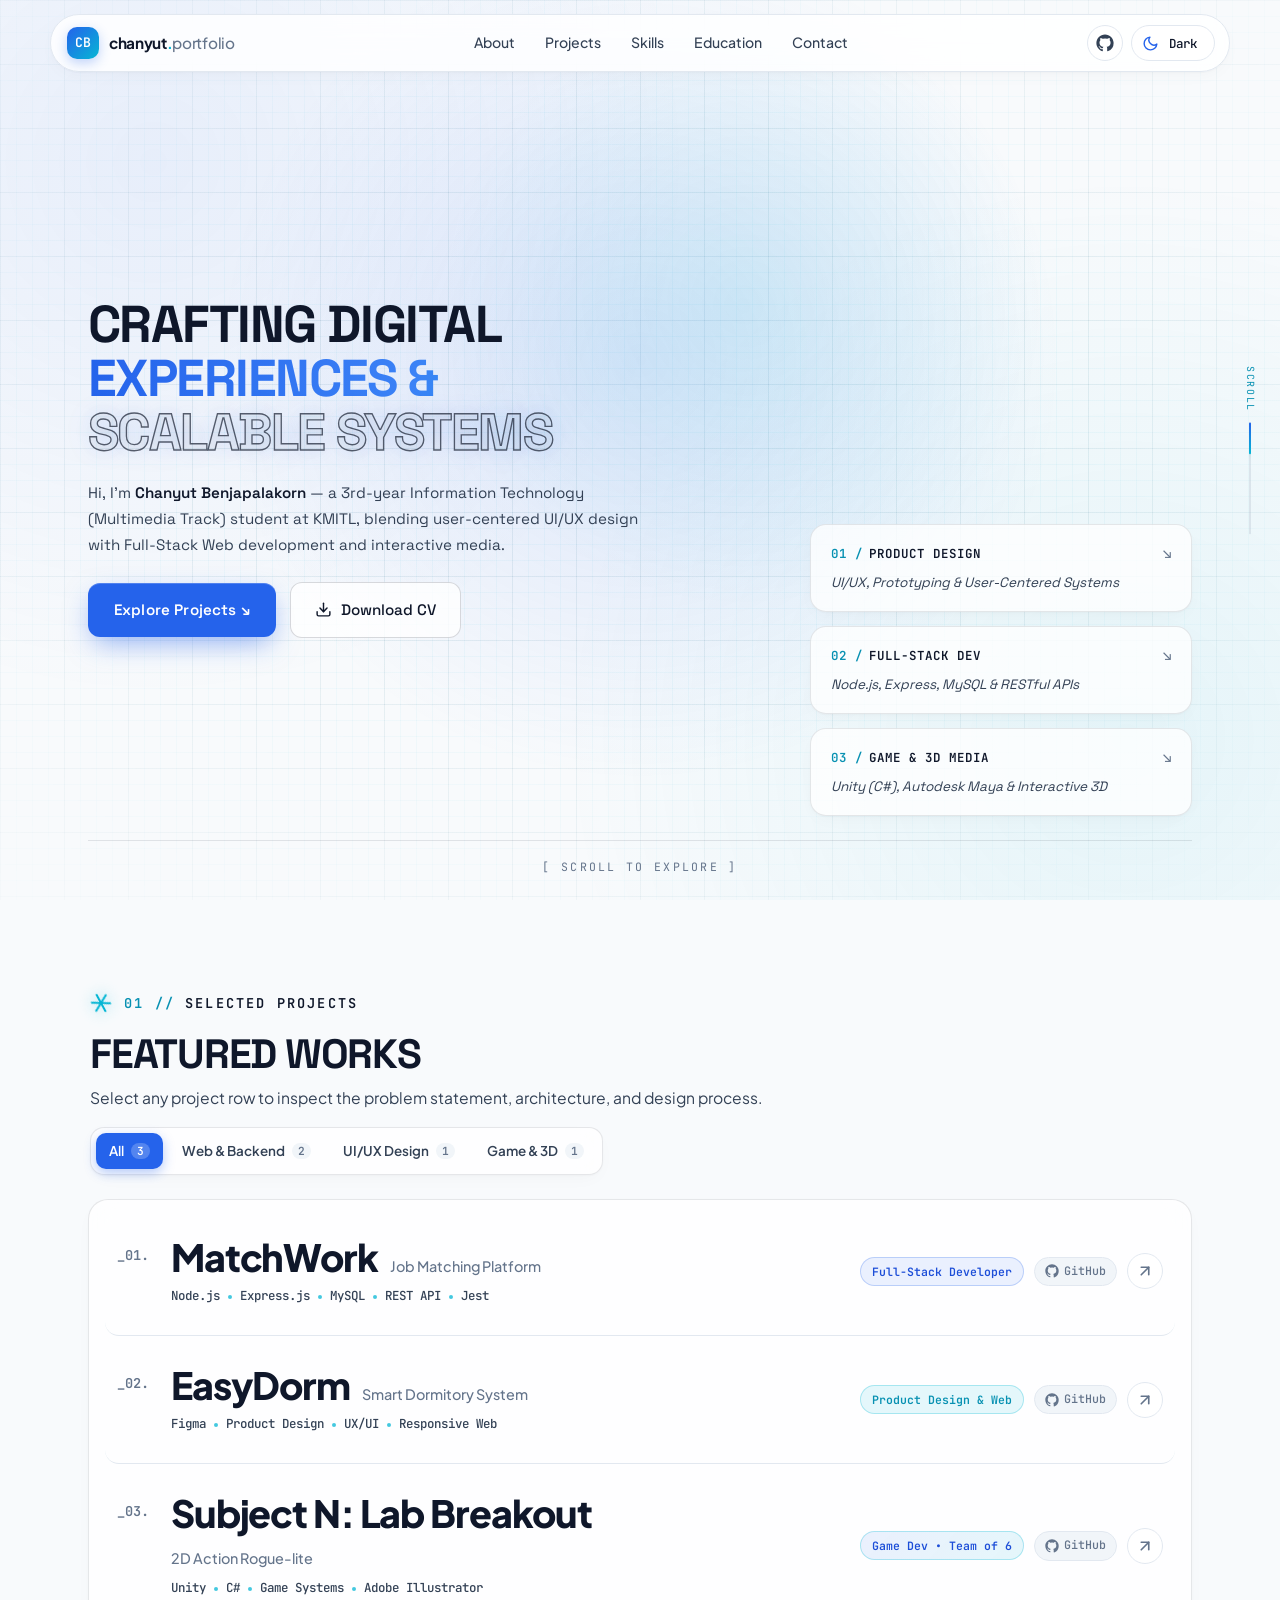
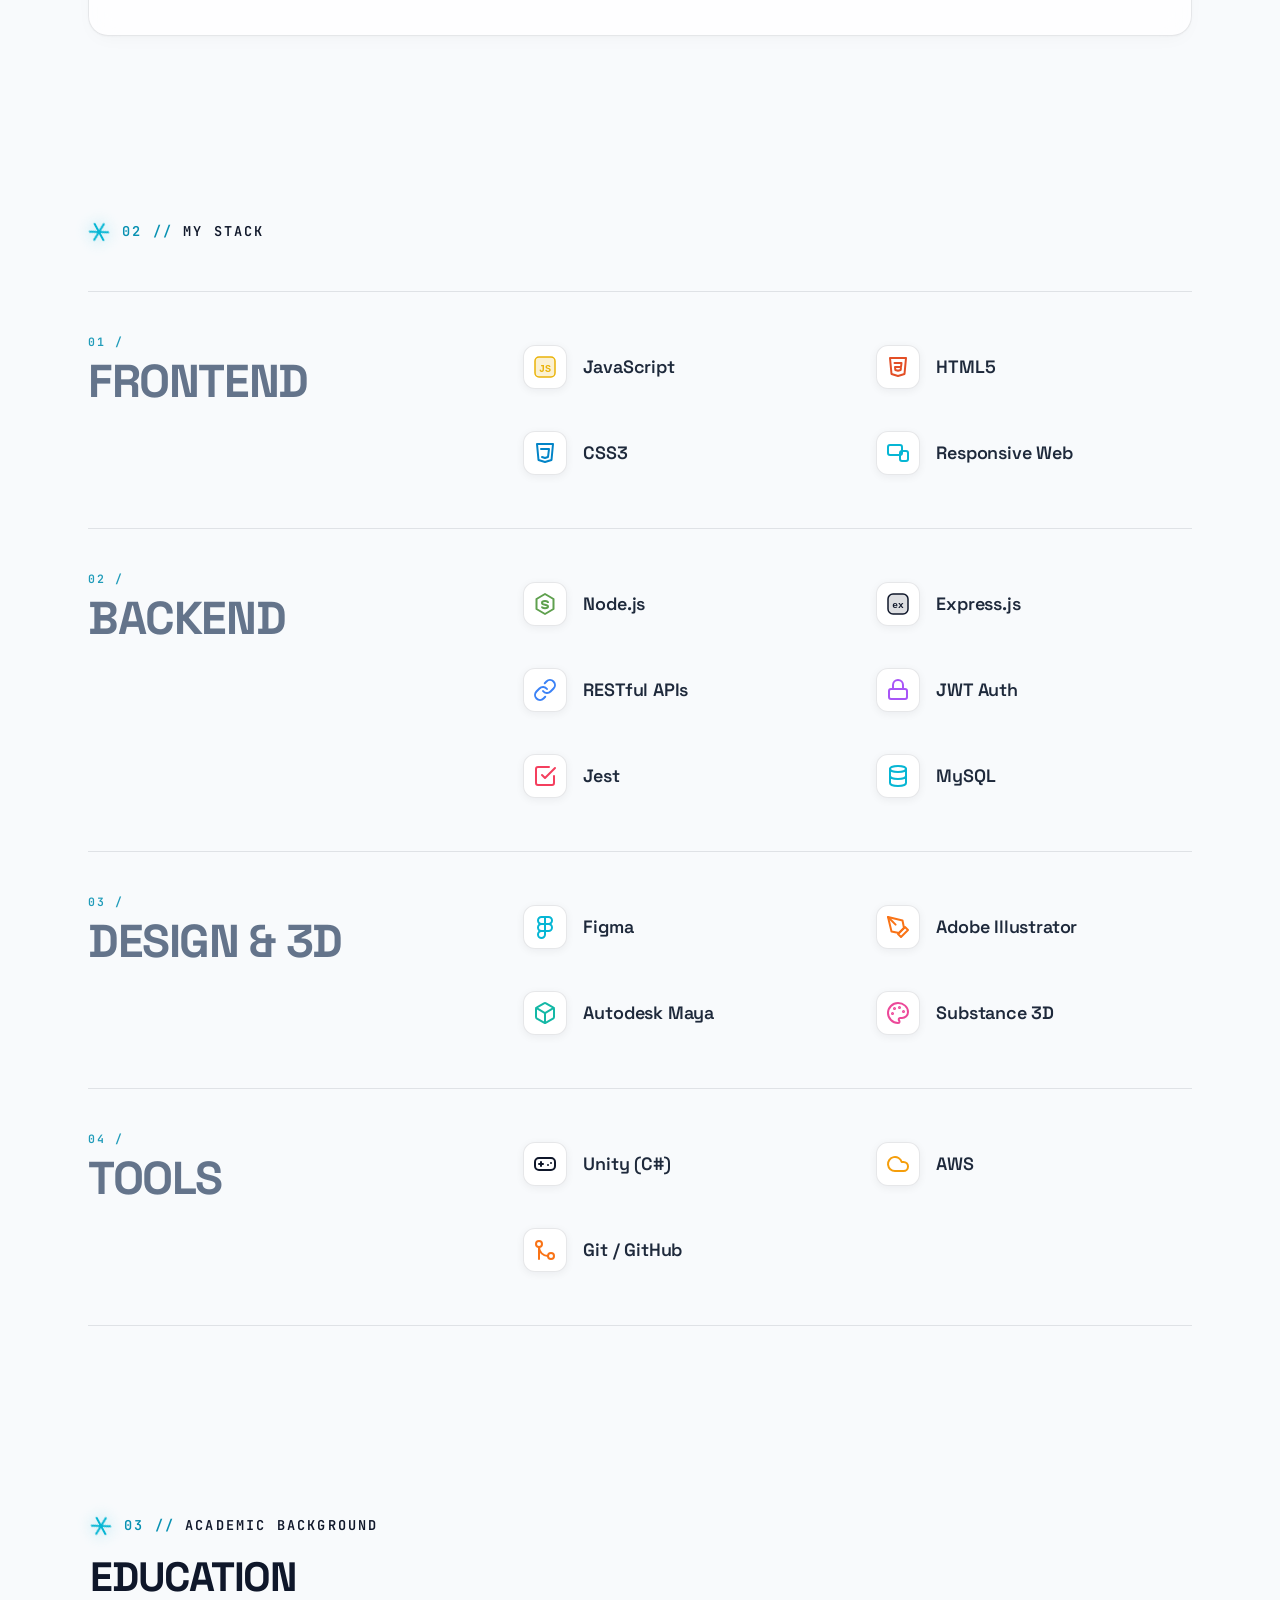
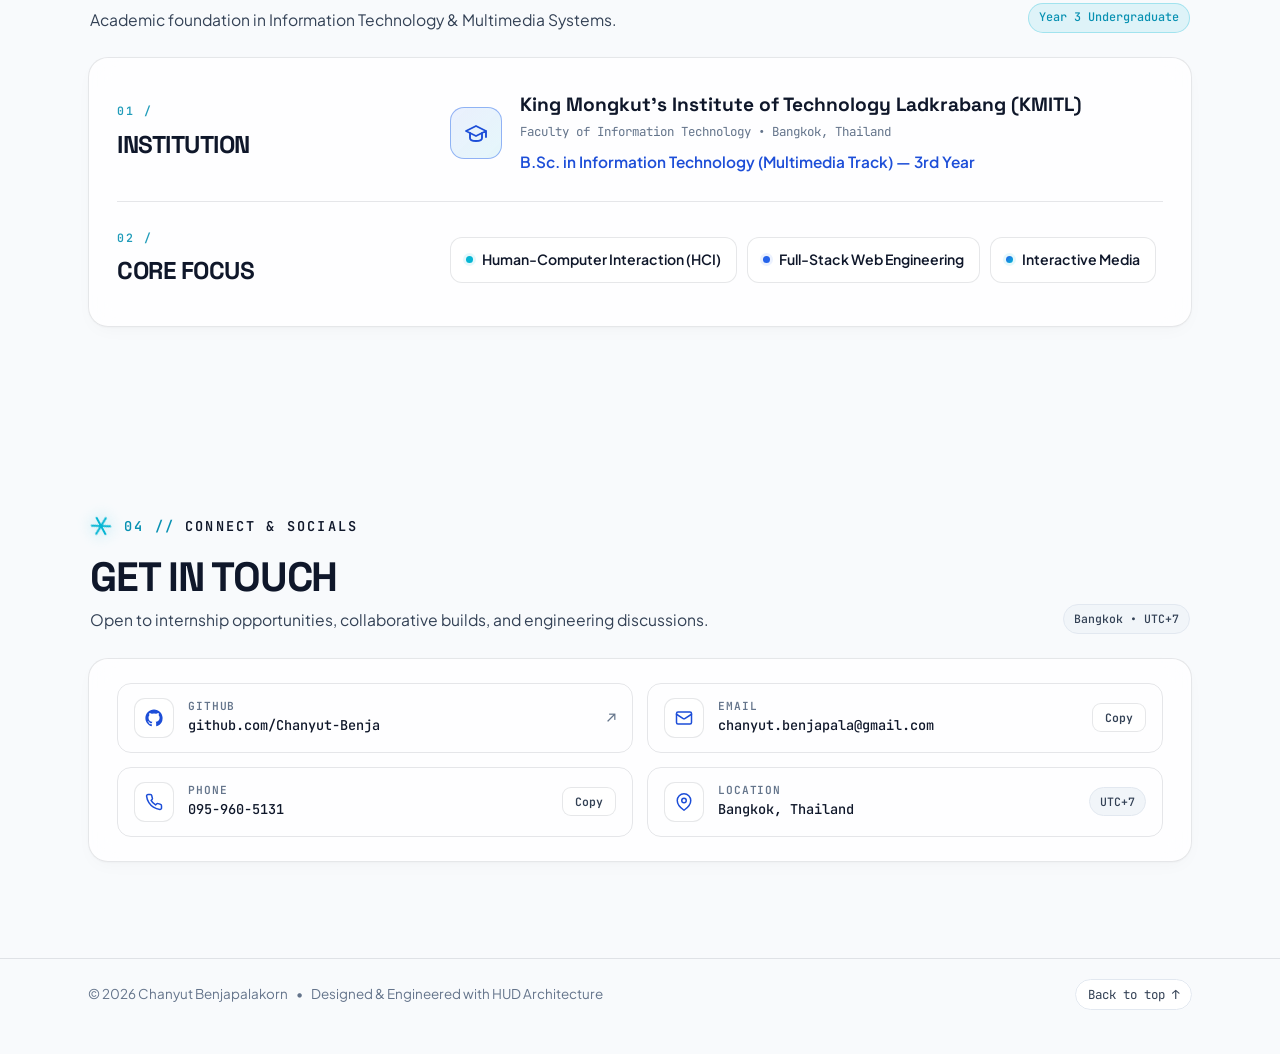
==== commit a59fd57c: "Update portfolio layout, interactive focus cards, and Lab Breakout visuals" ====
--- a/index.html
+++ b/index.html
@@ -6,7 +6,7 @@
   <title>Chanyut Benjapalakorn — Product Designer &amp; Full-Stack Developer</title>
   <meta
     name="description"
-    content="Personal portfolio of Chanyut Benjapalakorn (Yut), a 3rd-year Information Technology (Multimedia Track) student at KMITL seeking UX/UI Product Design and Full-Stack / Backend Developer internships."
+    content="Personal portfolio of Chanyut Benjapalakorn, a 3rd-year Information Technology (Multimedia Track) student at KMITL seeking UX/UI Product Design and Full-Stack / Backend Developer internships."
   />
   <meta name="author" content="Chanyut Benjapalakorn" />
   <meta name="robots" content="index, follow" />
@@ -91,8 +91,8 @@
 
       <div class="nav-links" id="nav-links">
         <a href="#about" class="nav-link">About</a>
+        <a href="#projects" class="nav-link">Projects</a>
         <a href="#skills" class="nav-link">Skills</a>
-        <a href="#projects" class="nav-link">Projects</a>
         <a href="#education" class="nav-link">Education</a>
         <a href="#contact" class="nav-link">Contact</a>
       </div>
@@ -149,16 +149,8 @@
          ========================================================= -->
     <section id="about" class="hero-section" aria-label="Introduction and Core Focus">
       <div class="hero-split">
-        <!-- Left Column (64%): Status, 3-Line Headline, Bio, CTAs -->
+        <!-- Left Column (64%): 3-Line Headline, Bio, CTAs -->
         <div class="hero-left">
-          <div class="status-capsule reveal reveal-d1" role="status">
-            <span class="status-dot-wrap" aria-hidden="true">
-              <span class="status-dot-ping"></span>
-              <span class="status-dot-core"></span>
-            </span>
-            <span class="status-capsule-text">AVAILABLE FOR 2027 INTERNSHIP</span>
-          </div>
-
           <h1 class="hero-headline reveal reveal-d2">
             <span class="headline-line line-white">CRAFTING DIGITAL</span>
             <span class="headline-line line-gradient">EXPERIENCES &amp;</span>
@@ -166,7 +158,7 @@
           </h1>
 
           <p class="hero-hud-bio reveal reveal-d3">
-            Hi, I'm <strong>Chanyut Benjapalakorn (Yut)</strong> — a 3rd-year Information Technology (Multimedia Track) student at KMITL, blending user-centered UI/UX design with Full-Stack Web development and interactive media.
+            Hi, I'm <strong>Chanyut Benjapalakorn</strong> — a 3rd-year Information Technology (Multimedia Track) student at KMITL, blending user-centered UI/UX design with Full-Stack Web development and interactive media.
           </p>
 
           <div class="hero-cta-group reveal reveal-d4">
@@ -191,32 +183,59 @@
 
         <!-- Right Column (36%, Bottom-Aligned): 3 Interactive Focus Cards -->
         <div class="hero-right reveal reveal-d5" aria-label="Core Focus Areas">
-          <article class="focus-card">
+          <article
+            class="focus-card"
+            data-filter-target="uxui"
+            role="button"
+            tabindex="0"
+            aria-label="View UI/UX &amp; Product Design projects"
+          >
             <div class="focus-card-header">
               <h2 class="focus-card-kicker">
                 <span class="index">01 /</span> PRODUCT DESIGN
               </h2>
-              <span class="focus-card-arrow" aria-hidden="true">←</span>
+              <div class="focus-card-cta" aria-hidden="true">
+                <span class="focus-card-badge">View Works ↘</span>
+                <span class="focus-card-arrow">↘</span>
+              </div>
             </div>
             <p class="focus-card-desc">UI/UX, Prototyping &amp; User-Centered Systems</p>
           </article>
 
-          <article class="focus-card">
+          <article
+            class="focus-card"
+            data-filter-target="web"
+            role="button"
+            tabindex="0"
+            aria-label="View Full-Stack Web &amp; Backend projects"
+          >
             <div class="focus-card-header">
               <h2 class="focus-card-kicker">
                 <span class="index">02 /</span> FULL-STACK DEV
               </h2>
-              <span class="focus-card-arrow" aria-hidden="true">←</span>
+              <div class="focus-card-cta" aria-hidden="true">
+                <span class="focus-card-badge">View Works ↘</span>
+                <span class="focus-card-arrow">↘</span>
+              </div>
             </div>
             <p class="focus-card-desc">Node.js, Express, MySQL &amp; RESTful APIs</p>
           </article>
 
-          <article class="focus-card">
+          <article
+            class="focus-card"
+            data-filter-target="game"
+            role="button"
+            tabindex="0"
+            aria-label="View Game &amp; 3D Media projects"
+          >
             <div class="focus-card-header">
               <h2 class="focus-card-kicker">
                 <span class="index">03 /</span> GAME &amp; 3D MEDIA
               </h2>
-              <span class="focus-card-arrow" aria-hidden="true">←</span>
+              <div class="focus-card-cta" aria-hidden="true">
+                <span class="focus-card-badge">View Works ↘</span>
+                <span class="focus-card-arrow">↘</span>
+              </div>
             </div>
             <p class="focus-card-desc">Unity (C#), Autodesk Maya &amp; Interactive 3D</p>
           </article>
@@ -225,252 +244,12 @@
 
       <!-- Bottom Scroll Cue -->
       <div class="bottom-scroll-cue">
-        <a href="#skills" class="scroll-cue-text">[ SCROLL TO EXPLORE ]</a>
+        <a href="#projects" class="scroll-cue-text">[ SCROLL TO EXPLORE ]</a>
       </div>
     </section>
 
     <!-- =========================================================
-         SECTION 01: MY STACK (from hero.html)
-         ========================================================= -->
-    <section id="skills" class="stack-section" aria-labelledby="stack-heading">
-      <div class="stack-header">
-        <h2 id="stack-heading" class="stack-hud-tag">
-          <svg class="stack-asterisk" viewBox="0 0 24 24" fill="none" stroke="currentColor" stroke-width="2.2" stroke-linecap="round" aria-hidden="true">
-            <line x1="12" y1="2" x2="12" y2="22"></line>
-            <line x1="3.34" y1="7" x2="20.66" y2="17"></line>
-            <line x1="20.66" y1="7" x2="3.34" y2="17"></line>
-          </svg>
-          <span><span class="stack-hud-index">01 //</span> MY STACK</span>
-        </h2>
-      </div>
-
-      <div class="stack-rows">
-        <!-- 01. FRONTEND -->
-        <div class="stack-row">
-          <div class="stack-category">
-            <span class="stack-cat-index">01 /</span>
-            <h3 class="stack-cat-title">FRONTEND</h3>
-          </div>
-
-          <div class="stack-items">
-            <div class="stack-item">
-              <span class="stack-icon" style="color: #EAB308;" aria-hidden="true">
-                <svg viewBox="0 0 24 24" width="18" height="18" fill="currentColor">
-                  <rect x="2" y="2" width="20" height="20" rx="4" fill="currentColor" fill-opacity="0.18" stroke="currentColor" stroke-width="1.5"/>
-                  <text x="12" y="16.5" text-anchor="middle" font-family="monospace" font-weight="700" font-size="10" fill="currentColor">JS</text>
-                </svg>
-              </span>
-              <span class="stack-name">JavaScript</span>
-            </div>
-
-            <div class="stack-item">
-              <span class="stack-icon" style="color: #E34F26;" aria-hidden="true">
-                <svg viewBox="0 0 24 24" width="18" height="18" fill="none" stroke="currentColor" stroke-width="2" stroke-linecap="round" stroke-linejoin="round">
-                  <path d="M4 3l1.5 16L12 21l6.5-2L20 3H4z"/>
-                  <path d="M8.5 8h7l-.5 4h-6l.3 3 2.7.8 2.7-.8.2-2"/>
-                </svg>
-              </span>
-              <span class="stack-name">HTML5</span>
-            </div>
-
-            <div class="stack-item">
-              <span class="stack-icon" style="color: #0284C7;" aria-hidden="true">
-                <svg viewBox="0 0 24 24" width="18" height="18" fill="none" stroke="currentColor" stroke-width="2" stroke-linecap="round" stroke-linejoin="round">
-                  <path d="M4 3l1.5 16L12 21l6.5-2L20 3H4z"/>
-                  <path d="M8 8h8l-1 8-3 1-3-1"/>
-                </svg>
-              </span>
-              <span class="stack-name">CSS3</span>
-            </div>
-
-            <div class="stack-item">
-              <span class="stack-icon" style="color: #06B6D4;" aria-hidden="true">
-                <svg viewBox="0 0 24 24" width="18" height="18" fill="none" stroke="currentColor" stroke-width="2" stroke-linecap="round" stroke-linejoin="round">
-                  <rect x="2" y="4" width="14" height="10" rx="2"/>
-                  <rect x="14" y="10" width="8" height="10" rx="2"/>
-                </svg>
-              </span>
-              <span class="stack-name">Responsive Web</span>
-            </div>
-          </div>
-        </div>
-
-        <!-- 02. BACKEND -->
-        <div class="stack-row">
-          <div class="stack-category">
-            <span class="stack-cat-index">02 /</span>
-            <h3 class="stack-cat-title">BACKEND</h3>
-          </div>
-
-          <div class="stack-items">
-            <div class="stack-item">
-              <span class="stack-icon" style="color: #5FA04E;" aria-hidden="true">
-                <svg viewBox="0 0 24 24" width="18" height="18" fill="none" stroke="currentColor" stroke-width="2" stroke-linejoin="round">
-                  <polygon points="12 2 20.5 7 20.5 17 12 22 3.5 17 3.5 7 12 2"/>
-                  <path d="M9 14.5c0 1 1.2 1.8 3 1.8s3-.8 3-1.8c0-1.2-1.5-1.5-3-1.8-1.5-.3-3-.6-3-1.8 0-1 1.2-1.8 3-1.8s3 .8 3 1.8"/>
-                </svg>
-              </span>
-              <span class="stack-name">Node.js</span>
-            </div>
-
-            <div class="stack-item">
-              <span class="stack-icon stack-icon-neutral" aria-hidden="true">
-                <svg viewBox="0 0 24 24" width="18" height="18" fill="currentColor">
-                  <rect x="2" y="2" width="20" height="20" rx="5" fill="currentColor" fill-opacity="0.14" stroke="currentColor" stroke-width="1.5"/>
-                  <text x="12" y="15.5" text-anchor="middle" font-family="monospace" font-weight="700" font-size="9.5" fill="currentColor">ex</text>
-                </svg>
-              </span>
-              <span class="stack-name">Express.js</span>
-            </div>
-
-            <div class="stack-item">
-              <span class="stack-icon" style="color: #3B82F6;" aria-hidden="true">
-                <svg viewBox="0 0 24 24" width="18" height="18" fill="none" stroke="currentColor" stroke-width="2" stroke-linecap="round" stroke-linejoin="round">
-                  <path d="M10 13a5 5 0 0 0 7.54.54l3-3a5 5 0 0 0-7.07-7.07l-1.72 1.71"/>
-                  <path d="M14 11a5 5 0 0 0-7.54-.54l-3 3a5 5 0 0 0 7.07 7.07l1.71-1.71"/>
-                </svg>
-              </span>
-              <span class="stack-name">RESTful APIs</span>
-            </div>
-
-            <div class="stack-item">
-              <span class="stack-icon" style="color: #A855F7;" aria-hidden="true">
-                <svg viewBox="0 0 24 24" width="18" height="18" fill="none" stroke="currentColor" stroke-width="2" stroke-linecap="round" stroke-linejoin="round">
-                  <rect x="3" y="11" width="18" height="10" rx="2"/>
-                  <path d="M7 11V7a5 5 0 0 1 10 0v4"/>
-                </svg>
-              </span>
-              <span class="stack-name">JWT Auth</span>
-            </div>
-
-            <div class="stack-item">
-              <span class="stack-icon" style="color: #F43F5E;" aria-hidden="true">
-                <svg viewBox="0 0 24 24" width="18" height="18" fill="none" stroke="currentColor" stroke-width="2" stroke-linecap="round" stroke-linejoin="round">
-                  <path d="M9 11l3 3L22 4"/>
-                  <path d="M21 12v7a2 2 0 0 1-2 2H5a2 2 0 0 1-2-2V5a2 2 0 0 1 2-2h11"/>
-                </svg>
-              </span>
-              <span class="stack-name">Jest</span>
-            </div>
-
-            <div class="stack-item">
-              <span class="stack-icon" style="color: #06B6D4;" aria-hidden="true">
-                <svg viewBox="0 0 24 24" width="18" height="18" fill="none" stroke="currentColor" stroke-width="2" stroke-linecap="round" stroke-linejoin="round">
-                  <ellipse cx="12" cy="5" rx="8" ry="3"/>
-                  <path d="M4 5v14c0 1.66 3.58 3 8 3s8-1.34 8-3V5"/>
-                  <path d="M4 12c0 1.66 3.58 3 8 3s8-1.34 8-3"/>
-                </svg>
-              </span>
-              <span class="stack-name">MySQL</span>
-            </div>
-          </div>
-        </div>
-
-        <!-- 03. DESIGN & 3D -->
-        <div class="stack-row">
-          <div class="stack-category">
-            <span class="stack-cat-index">03 /</span>
-            <h3 class="stack-cat-title">DESIGN &amp; 3D</h3>
-          </div>
-
-          <div class="stack-items">
-            <div class="stack-item">
-              <span class="stack-icon" style="color: #06B6D4;" aria-hidden="true">
-                <svg viewBox="0 0 24 24" width="18" height="18" fill="none" stroke="currentColor" stroke-width="2" stroke-linecap="round" stroke-linejoin="round">
-                  <path d="M12 2H8.5a3.5 3.5 0 0 0 0 7H12V2Z"/>
-                  <path d="M12 2h3.5a3.5 3.5 0 1 1 0 7H12V2Z"/>
-                  <path d="M12 9h3.5a3.5 3.5 0 1 1 0 7H12V9Z"/>
-                  <path d="M12 9H8.5a3.5 3.5 0 0 0 0 7H12V9Z"/>
-                  <path d="M8.5 16a3.5 3.5 0 1 0 3.5 3.5V16H8.5Z"/>
-                </svg>
-              </span>
-              <span class="stack-name">Figma</span>
-            </div>
-
-            <div class="stack-item">
-              <span class="stack-icon" style="color: #F97316;" aria-hidden="true">
-                <svg viewBox="0 0 24 24" width="18" height="18" fill="none" stroke="currentColor" stroke-width="2" stroke-linecap="round" stroke-linejoin="round">
-                  <path d="M12 19l7-7 3 3-7 7-3-3z"/>
-                  <path d="M18 13l-1.5-7.5L2 2l3.5 14.5L13 18l5-5z"/>
-                  <path d="M2 2l7.586 7.586"/>
-                </svg>
-              </span>
-              <span class="stack-name">Adobe Illustrator</span>
-            </div>
-
-            <div class="stack-item">
-              <span class="stack-icon" style="color: #14B8A6;" aria-hidden="true">
-                <svg viewBox="0 0 24 24" width="18" height="18" fill="none" stroke="currentColor" stroke-width="2" stroke-linecap="round" stroke-linejoin="round">
-                  <path d="M21 16V8a2 2 0 0 0-1-1.73l-7-4a2 2 0 0 0-2 0l-7 4A2 2 0 0 0 3 8v8a2 2 0 0 0 1 1.73l7 4a2 2 0 0 0 2 0l7-4A2 2 0 0 0 21 16z"/>
-                  <polyline points="3.27 6.96 12 12.01 20.73 6.96"/>
-                  <line x1="12" y1="22.08" x2="12" y2="12"/>
-                </svg>
-              </span>
-              <span class="stack-name">Autodesk Maya</span>
-            </div>
-
-            <div class="stack-item">
-              <span class="stack-icon" style="color: #EC4899;" aria-hidden="true">
-                <svg viewBox="0 0 24 24" width="18" height="18" fill="none" stroke="currentColor" stroke-width="2" stroke-linecap="round" stroke-linejoin="round">
-                  <circle cx="13.5" cy="6.5" r=".5" fill="currentColor"/>
-                  <circle cx="17.5" cy="10.5" r=".5" fill="currentColor"/>
-                  <circle cx="8.5" cy="7.5" r=".5" fill="currentColor"/>
-                  <circle cx="6.5" cy="12.5" r=".5" fill="currentColor"/>
-                  <path d="M12 2C6.5 2 2 6.5 2 12s4.5 10 10 10c.93 0 1.5-.67 1.5-1.5 0-.39-.15-.74-.39-1.01-.23-.26-.38-.61-.38-1 0-.83.67-1.5 1.5-1.5H16c3.31 0 6-2.69 6-6 0-4.96-4.49-9-10-9z"/>
-                </svg>
-              </span>
-              <span class="stack-name">Substance 3D</span>
-            </div>
-          </div>
-        </div>
-
-        <!-- 04. TOOLS -->
-        <div class="stack-row">
-          <div class="stack-category">
-            <span class="stack-cat-index">04 /</span>
-            <h3 class="stack-cat-title">TOOLS</h3>
-          </div>
-
-          <div class="stack-items">
-            <div class="stack-item">
-              <span class="stack-icon stack-icon-neutral" aria-hidden="true">
-                <svg viewBox="0 0 24 24" width="18" height="18" fill="none" stroke="currentColor" stroke-width="2" stroke-linecap="round" stroke-linejoin="round">
-                  <line x1="6" y1="12" x2="10" y2="12"/>
-                  <line x1="8" y1="10" x2="8" y2="14"/>
-                  <line x1="15" y1="13" x2="15.01" y2="13"/>
-                  <line x1="18" y1="11" x2="18.01" y2="11"/>
-                  <rect x="2" y="6" width="20" height="12" rx="4"/>
-                </svg>
-              </span>
-              <span class="stack-name">Unity (C#)</span>
-            </div>
-
-            <div class="stack-item">
-              <span class="stack-icon" style="color: #F59E0B;" aria-hidden="true">
-                <svg viewBox="0 0 24 24" width="18" height="18" fill="none" stroke="currentColor" stroke-width="2" stroke-linecap="round" stroke-linejoin="round">
-                  <path d="M17.5 19H9a7 7 0 1 1 6.71-9h1.79a4.5 4.5 0 1 1 0 9Z"/>
-                </svg>
-              </span>
-              <span class="stack-name">AWS</span>
-            </div>
-
-            <div class="stack-item">
-              <span class="stack-icon" style="color: #F97316;" aria-hidden="true">
-                <svg viewBox="0 0 24 24" width="18" height="18" fill="none" stroke="currentColor" stroke-width="2" stroke-linecap="round" stroke-linejoin="round">
-                  <circle cx="18" cy="18" r="3"/>
-                  <circle cx="6" cy="6" r="3"/>
-                  <path d="M6 21V9a9 9 0 0 0 9 9"/>
-                </svg>
-              </span>
-              <span class="stack-name">Git / GitHub</span>
-            </div>
-          </div>
-        </div>
-      </div>
-    </section>
-
-    <!-- =========================================================
-         SECTION 02: FEATURED WORKS (index.html data in hero.html HUD style)
+         SECTION 01: FEATURED WORKS (index.html data in hero.html HUD style)
          ========================================================= -->
     <section id="projects" class="hud-section projects-section" aria-labelledby="projects-heading">
       <div class="section-bar">
@@ -481,7 +260,7 @@
               <line x1="3.34" y1="7" x2="20.66" y2="17"></line>
               <line x1="20.66" y1="7" x2="3.34" y2="17"></line>
             </svg>
-            <span><span class="stack-hud-index">02 //</span> SELECTED PROJECTS</span>
+            <span><span class="stack-hud-index">01 //</span> SELECTED PROJECTS</span>
           </div>
           <h2 id="projects-heading" class="hud-section-title">FEATURED WORKS</h2>
           <p class="hud-section-subtitle">
@@ -690,12 +469,12 @@
             </div>
 
             <div class="sp-row-right">
-              <div class="sp-preview-thumb sp-preview-hud" aria-hidden="true">
-                <div class="sp-mini-hud">
-                  <span class="sp-mini-hud-tag">SECTOR B-03</span>
-                  <div class="sp-mini-hp"><div class="sp-mini-hp-fill"></div></div>
-                  <span class="sp-mini-hud-boon">Overclock Dash</span>
-                </div>
+              <div class="sp-preview-thumb" aria-hidden="true">
+                <img
+                  src="./assets/subjectn-menu.jpg"
+                  alt=""
+                  loading="lazy"
+                />
               </div>
               <div class="sp-actions">
                 <span class="role-badge badge-hybrid">Game Dev • Team of 6</span>
@@ -726,6 +505,246 @@
     </section>
 
     <!-- =========================================================
+         SECTION 02: MY STACK (from hero.html)
+         ========================================================= -->
+    <section id="skills" class="stack-section" aria-labelledby="stack-heading">
+      <div class="stack-header">
+        <h2 id="stack-heading" class="stack-hud-tag">
+          <svg class="stack-asterisk" viewBox="0 0 24 24" fill="none" stroke="currentColor" stroke-width="2.2" stroke-linecap="round" aria-hidden="true">
+            <line x1="12" y1="2" x2="12" y2="22"></line>
+            <line x1="3.34" y1="7" x2="20.66" y2="17"></line>
+            <line x1="20.66" y1="7" x2="3.34" y2="17"></line>
+          </svg>
+          <span><span class="stack-hud-index">02 //</span> MY STACK</span>
+        </h2>
+      </div>
+
+      <div class="stack-rows">
+        <!-- 01. FRONTEND -->
+        <div class="stack-row">
+          <div class="stack-category">
+            <span class="stack-cat-index">01 /</span>
+            <h3 class="stack-cat-title">FRONTEND</h3>
+          </div>
+
+          <div class="stack-items">
+            <div class="stack-item">
+              <span class="stack-icon" style="color: #EAB308;" aria-hidden="true">
+                <svg viewBox="0 0 24 24" width="18" height="18" fill="currentColor">
+                  <rect x="2" y="2" width="20" height="20" rx="4" fill="currentColor" fill-opacity="0.18" stroke="currentColor" stroke-width="1.5"/>
+                  <text x="12" y="16.5" text-anchor="middle" font-family="monospace" font-weight="700" font-size="10" fill="currentColor">JS</text>
+                </svg>
+              </span>
+              <span class="stack-name">JavaScript</span>
+            </div>
+
+            <div class="stack-item">
+              <span class="stack-icon" style="color: #E34F26;" aria-hidden="true">
+                <svg viewBox="0 0 24 24" width="18" height="18" fill="none" stroke="currentColor" stroke-width="2" stroke-linecap="round" stroke-linejoin="round">
+                  <path d="M4 3l1.5 16L12 21l6.5-2L20 3H4z"/>
+                  <path d="M8.5 8h7l-.5 4h-6l.3 3 2.7.8 2.7-.8.2-2"/>
+                </svg>
+              </span>
+              <span class="stack-name">HTML5</span>
+            </div>
+
+            <div class="stack-item">
+              <span class="stack-icon" style="color: #0284C7;" aria-hidden="true">
+                <svg viewBox="0 0 24 24" width="18" height="18" fill="none" stroke="currentColor" stroke-width="2" stroke-linecap="round" stroke-linejoin="round">
+                  <path d="M4 3l1.5 16L12 21l6.5-2L20 3H4z"/>
+                  <path d="M8 8h8l-1 8-3 1-3-1"/>
+                </svg>
+              </span>
+              <span class="stack-name">CSS3</span>
+            </div>
+
+            <div class="stack-item">
+              <span class="stack-icon" style="color: #06B6D4;" aria-hidden="true">
+                <svg viewBox="0 0 24 24" width="18" height="18" fill="none" stroke="currentColor" stroke-width="2" stroke-linecap="round" stroke-linejoin="round">
+                  <rect x="2" y="4" width="14" height="10" rx="2"/>
+                  <rect x="14" y="10" width="8" height="10" rx="2"/>
+                </svg>
+              </span>
+              <span class="stack-name">Responsive Web</span>
+            </div>
+          </div>
+        </div>
+
+        <!-- 02. BACKEND -->
+        <div class="stack-row">
+          <div class="stack-category">
+            <span class="stack-cat-index">02 /</span>
+            <h3 class="stack-cat-title">BACKEND</h3>
+          </div>
+
+          <div class="stack-items">
+            <div class="stack-item">
+              <span class="stack-icon" style="color: #5FA04E;" aria-hidden="true">
+                <svg viewBox="0 0 24 24" width="18" height="18" fill="none" stroke="currentColor" stroke-width="2" stroke-linejoin="round">
+                  <polygon points="12 2 20.5 7 20.5 17 12 22 3.5 17 3.5 7 12 2"/>
+                  <path d="M9 14.5c0 1 1.2 1.8 3 1.8s3-.8 3-1.8c0-1.2-1.5-1.5-3-1.8-1.5-.3-3-.6-3-1.8 0-1 1.2-1.8 3-1.8s3 .8 3 1.8"/>
+                </svg>
+              </span>
+              <span class="stack-name">Node.js</span>
+            </div>
+
+            <div class="stack-item">
+              <span class="stack-icon stack-icon-neutral" aria-hidden="true">
+                <svg viewBox="0 0 24 24" width="18" height="18" fill="currentColor">
+                  <rect x="2" y="2" width="20" height="20" rx="5" fill="currentColor" fill-opacity="0.14" stroke="currentColor" stroke-width="1.5"/>
+                  <text x="12" y="15.5" text-anchor="middle" font-family="monospace" font-weight="700" font-size="9.5" fill="currentColor">ex</text>
+                </svg>
+              </span>
+              <span class="stack-name">Express.js</span>
+            </div>
+
+            <div class="stack-item">
+              <span class="stack-icon" style="color: #3B82F6;" aria-hidden="true">
+                <svg viewBox="0 0 24 24" width="18" height="18" fill="none" stroke="currentColor" stroke-width="2" stroke-linecap="round" stroke-linejoin="round">
+                  <path d="M10 13a5 5 0 0 0 7.54.54l3-3a5 5 0 0 0-7.07-7.07l-1.72 1.71"/>
+                  <path d="M14 11a5 5 0 0 0-7.54-.54l-3 3a5 5 0 0 0 7.07 7.07l1.71-1.71"/>
+                </svg>
+              </span>
+              <span class="stack-name">RESTful APIs</span>
+            </div>
+
+            <div class="stack-item">
+              <span class="stack-icon" style="color: #A855F7;" aria-hidden="true">
+                <svg viewBox="0 0 24 24" width="18" height="18" fill="none" stroke="currentColor" stroke-width="2" stroke-linecap="round" stroke-linejoin="round">
+                  <rect x="3" y="11" width="18" height="10" rx="2"/>
+                  <path d="M7 11V7a5 5 0 0 1 10 0v4"/>
+                </svg>
+              </span>
+              <span class="stack-name">JWT Auth</span>
+            </div>
+
+            <div class="stack-item">
+              <span class="stack-icon" style="color: #F43F5E;" aria-hidden="true">
+                <svg viewBox="0 0 24 24" width="18" height="18" fill="none" stroke="currentColor" stroke-width="2" stroke-linecap="round" stroke-linejoin="round">
+                  <path d="M9 11l3 3L22 4"/>
+                  <path d="M21 12v7a2 2 0 0 1-2 2H5a2 2 0 0 1-2-2V5a2 2 0 0 1 2-2h11"/>
+                </svg>
+              </span>
+              <span class="stack-name">Jest</span>
+            </div>
+
+            <div class="stack-item">
+              <span class="stack-icon" style="color: #06B6D4;" aria-hidden="true">
+                <svg viewBox="0 0 24 24" width="18" height="18" fill="none" stroke="currentColor" stroke-width="2" stroke-linecap="round" stroke-linejoin="round">
+                  <ellipse cx="12" cy="5" rx="8" ry="3"/>
+                  <path d="M4 5v14c0 1.66 3.58 3 8 3s8-1.34 8-3V5"/>
+                  <path d="M4 12c0 1.66 3.58 3 8 3s8-1.34 8-3"/>
+                </svg>
+              </span>
+              <span class="stack-name">MySQL</span>
+            </div>
+          </div>
+        </div>
+
+        <!-- 03. DESIGN & 3D -->
+        <div class="stack-row">
+          <div class="stack-category">
+            <span class="stack-cat-index">03 /</span>
+            <h3 class="stack-cat-title">DESIGN &amp; 3D</h3>
+          </div>
+
+          <div class="stack-items">
+            <div class="stack-item">
+              <span class="stack-icon" style="color: #06B6D4;" aria-hidden="true">
+                <svg viewBox="0 0 24 24" width="18" height="18" fill="none" stroke="currentColor" stroke-width="2" stroke-linecap="round" stroke-linejoin="round">
+                  <path d="M12 2H8.5a3.5 3.5 0 0 0 0 7H12V2Z"/>
+                  <path d="M12 2h3.5a3.5 3.5 0 1 1 0 7H12V2Z"/>
+                  <path d="M12 9h3.5a3.5 3.5 0 1 1 0 7H12V9Z"/>
+                  <path d="M12 9H8.5a3.5 3.5 0 0 0 0 7H12V9Z"/>
+                  <path d="M8.5 16a3.5 3.5 0 1 0 3.5 3.5V16H8.5Z"/>
+                </svg>
+              </span>
+              <span class="stack-name">Figma</span>
+            </div>
+
+            <div class="stack-item">
+              <span class="stack-icon" style="color: #F97316;" aria-hidden="true">
+                <svg viewBox="0 0 24 24" width="18" height="18" fill="none" stroke="currentColor" stroke-width="2" stroke-linecap="round" stroke-linejoin="round">
+                  <path d="M12 19l7-7 3 3-7 7-3-3z"/>
+                  <path d="M18 13l-1.5-7.5L2 2l3.5 14.5L13 18l5-5z"/>
+                  <path d="M2 2l7.586 7.586"/>
+                </svg>
+              </span>
+              <span class="stack-name">Adobe Illustrator</span>
+            </div>
+
+            <div class="stack-item">
+              <span class="stack-icon" style="color: #14B8A6;" aria-hidden="true">
+                <svg viewBox="0 0 24 24" width="18" height="18" fill="none" stroke="currentColor" stroke-width="2" stroke-linecap="round" stroke-linejoin="round">
+                  <path d="M21 16V8a2 2 0 0 0-1-1.73l-7-4a2 2 0 0 0-2 0l-7 4A2 2 0 0 0 3 8v8a2 2 0 0 0 1 1.73l7 4a2 2 0 0 0 2 0l7-4A2 2 0 0 0 21 16z"/>
+                  <polyline points="3.27 6.96 12 12.01 20.73 6.96"/>
+                  <line x1="12" y1="22.08" x2="12" y2="12"/>
+                </svg>
+              </span>
+              <span class="stack-name">Autodesk Maya</span>
+            </div>
+
+            <div class="stack-item">
+              <span class="stack-icon" style="color: #EC4899;" aria-hidden="true">
+                <svg viewBox="0 0 24 24" width="18" height="18" fill="none" stroke="currentColor" stroke-width="2" stroke-linecap="round" stroke-linejoin="round">
+                  <circle cx="13.5" cy="6.5" r=".5" fill="currentColor"/>
+                  <circle cx="17.5" cy="10.5" r=".5" fill="currentColor"/>
+                  <circle cx="8.5" cy="7.5" r=".5" fill="currentColor"/>
+                  <circle cx="6.5" cy="12.5" r=".5" fill="currentColor"/>
+                  <path d="M12 2C6.5 2 2 6.5 2 12s4.5 10 10 10c.93 0 1.5-.67 1.5-1.5 0-.39-.15-.74-.39-1.01-.23-.26-.38-.61-.38-1 0-.83.67-1.5 1.5-1.5H16c3.31 0 6-2.69 6-6 0-4.96-4.49-9-10-9z"/>
+                </svg>
+              </span>
+              <span class="stack-name">Substance 3D</span>
+            </div>
+          </div>
+        </div>
+
+        <!-- 04. TOOLS -->
+        <div class="stack-row">
+          <div class="stack-category">
+            <span class="stack-cat-index">04 /</span>
+            <h3 class="stack-cat-title">TOOLS</h3>
+          </div>
+
+          <div class="stack-items">
+            <div class="stack-item">
+              <span class="stack-icon stack-icon-neutral" aria-hidden="true">
+                <svg viewBox="0 0 24 24" width="18" height="18" fill="none" stroke="currentColor" stroke-width="2" stroke-linecap="round" stroke-linejoin="round">
+                  <line x1="6" y1="12" x2="10" y2="12"/>
+                  <line x1="8" y1="10" x2="8" y2="14"/>
+                  <line x1="15" y1="13" x2="15.01" y2="13"/>
+                  <line x1="18" y1="11" x2="18.01" y2="11"/>
+                  <rect x="2" y="6" width="20" height="12" rx="4"/>
+                </svg>
+              </span>
+              <span class="stack-name">Unity (C#)</span>
+            </div>
+
+            <div class="stack-item">
+              <span class="stack-icon" style="color: #F59E0B;" aria-hidden="true">
+                <svg viewBox="0 0 24 24" width="18" height="18" fill="none" stroke="currentColor" stroke-width="2" stroke-linecap="round" stroke-linejoin="round">
+                  <path d="M17.5 19H9a7 7 0 1 1 6.71-9h1.79a4.5 4.5 0 1 1 0 9Z"/>
+                </svg>
+              </span>
+              <span class="stack-name">AWS</span>
+            </div>
+
+            <div class="stack-item">
+              <span class="stack-icon" style="color: #F97316;" aria-hidden="true">
+                <svg viewBox="0 0 24 24" width="18" height="18" fill="none" stroke="currentColor" stroke-width="2" stroke-linecap="round" stroke-linejoin="round">
+                  <circle cx="18" cy="18" r="3"/>
+                  <circle cx="6" cy="6" r="3"/>
+                  <path d="M6 21V9a9 9 0 0 0 9 9"/>
+                </svg>
+              </span>
+              <span class="stack-name">Git / GitHub</span>
+            </div>
+          </div>
+        </div>
+      </div>
+    </section>
+
+    <!-- =========================================================
          SECTION 03: EDUCATION (UNIFIED HUD STYLE)
          ========================================================= -->
     <section id="education" class="hud-section education-section" aria-labelledby="education-heading">
--- a/styles.css
+++ b/styles.css
@@ -394,6 +394,12 @@
   justify-content: center;
 }
 
+.theme-label {
+  display: inline-block;
+  min-width: 5ch;
+  text-align: center;
+}
+
 /* Show Moon icon when Light Mode (prompting switch to Dark), Sun when Dark Mode */
 [data-theme="light"] .theme-icon-sun {
   display: none;
@@ -1083,10 +1089,23 @@
   cursor: pointer;
   border-radius: 14px;
   margin: 0 -12px;
+  opacity: 0;
+  transform: translateY(28px);
   transition:
+    opacity 0.6s cubic-bezier(0.22, 1, 0.36, 1),
+    transform 0.6s cubic-bezier(0.22, 1, 0.36, 1),
     background-color 0.25s ease,
     border-color 0.25s ease,
     padding 0.28s cubic-bezier(0.22, 1, 0.36, 1);
+}
+
+.selected-project-row.is-scroll-above {
+  transform: translateY(-22px);
+}
+
+.selected-project-row.is-visible {
+  opacity: 1;
+  transform: translateY(0);
 }
 
 .selected-project-row:last-child {
@@ -1104,13 +1123,13 @@
 }
 
 .project-card.is-filtering-in {
-  animation: card-reveal 0.36s cubic-bezier(0.22, 1, 0.36, 1) both;
+  animation: card-reveal 0.42s cubic-bezier(0.22, 1, 0.36, 1) both;
 }
 
 @keyframes card-reveal {
   from {
     opacity: 0;
-    transform: translateY(10px) scale(0.985);
+    transform: translateY(14px) scale(0.96);
   }
   to {
     opacity: 1;
@@ -1161,12 +1180,15 @@
   letter-spacing: -0.03em;
   line-height: 1.12;
   color: var(--text-primary);
-  transition: color 0.22s ease, transform 0.28s cubic-bezier(0.22, 1, 0.36, 1);
+  transition: color 0.24s ease, transform 0.3s cubic-bezier(0.22, 1, 0.36, 1);
 }
 
 .selected-project-row:hover .sp-title {
-  color: var(--primary-text);
-  transform: translateX(4px);
+  background: linear-gradient(95deg, #2563EB 0%, #3B82F6 45%, #06B6D4 100%);
+  -webkit-background-clip: text;
+  background-clip: text;
+  color: transparent;
+  transform: translateX(8px);
 }
 
 .sp-subtitle {
@@ -1209,11 +1231,12 @@
   border: 1px solid var(--border-card);
   background: var(--mockup-bg);
   box-shadow: 0 8px 20px -8px rgba(15, 23, 42, 0.16);
-  opacity: 0.72;
-  transform: scale(0.96);
+  opacity: 0;
+  transform: scale(0.92) translateY(var(--thumb-y, 0px));
+  will-change: transform, opacity;
   transition:
     opacity 0.28s ease,
-    transform 0.32s cubic-bezier(0.22, 1, 0.36, 1),
+    transform 0.36s cubic-bezier(0.34, 1.56, 0.64, 1),
     border-color 0.25s ease,
     box-shadow 0.28s ease;
 }
@@ -1228,7 +1251,7 @@
 
 .selected-project-row:hover .sp-preview-thumb {
   opacity: 1;
-  transform: scale(1.04) translateY(-2px);
+  transform: scale(1) translateY(var(--thumb-y, 0px));
   border-color: var(--primary-border);
   box-shadow: 0 14px 28px -10px rgba(37, 99, 235, 0.28);
 }
@@ -1304,7 +1327,7 @@
   background: var(--primary);
   border-color: var(--primary);
   color: #FFFFFF;
-  transform: translate(2px, -2px);
+  transform: rotate(45deg);
 }
 
 /* ==========================================================================
@@ -1680,7 +1703,21 @@
   align-items: center;
   padding: 26px 0;
   border-bottom: 1px solid var(--border-hud);
-  transition: border-color 0.25s ease;
+  opacity: 0;
+  transform: translateY(28px);
+  transition:
+    opacity 0.6s cubic-bezier(0.22, 1, 0.36, 1),
+    transform 0.6s cubic-bezier(0.22, 1, 0.36, 1),
+    border-color 0.25s ease;
+}
+
+.edu-hud-row.is-scroll-above {
+  transform: translateY(-22px);
+}
+
+.edu-hud-row.is-visible {
+  opacity: 1;
+  transform: translateY(0);
 }
 
 .edu-hud-row:last-child {
@@ -1798,13 +1835,27 @@
   border-radius: 14px;
   background: transparent;
   border: 1px solid var(--border-hud);
+  opacity: 0;
+  transform: translateY(28px);
   transition:
+    opacity 0.58s cubic-bezier(0.22, 1, 0.36, 1),
+    transform 0.58s cubic-bezier(0.22, 1, 0.36, 1),
     border-color 0.22s ease,
-    transform 0.22s ease,
     background-color 0.22s ease,
     box-shadow 0.22s ease;
 }
 
+.contact-row.is-scroll-above {
+  transform: translateY(-22px);
+}
+
+.contact-row.is-visible {
+  opacity: 1;
+  transform: translateY(0);
+}
+
+a.contact-row.is-visible:hover,
+.contact-row-split.is-visible:hover,
 a.contact-row:hover,
 .contact-row-split:hover {
   background: var(--stack-item-hover-bg);
@@ -1975,7 +2026,8 @@
 .page-transition-curtain {
   position: absolute;
   inset: 0;
-  background: linear-gradient(135deg, #2563EB 0%, #06B6D4 100%);
+  background: linear-gradient(135deg, #1D4ED8 0%, #2563EB 45%, #06B6D4 100%);
+  box-shadow: 0 0 60px rgba(6, 182, 212, 0.35);
   transform: translateY(105%);
   will-change: transform;
 }
@@ -2238,6 +2290,7 @@
 }
 
 .pd-showcase-frame {
+  margin: 0;
   border-radius: 18px;
   overflow: hidden;
   border: 1px solid var(--border-hud);
@@ -2249,6 +2302,14 @@
   width: 100%;
   height: auto;
   display: block;
+}
+
+.pd-showcase-caption {
+  padding: 12px 18px;
+  font-family: var(--font-mono);
+  font-size: 0.78rem;
+  color: var(--text-secondary);
+  border-top: 1px solid var(--border-hud);
 }
 
 /* Custom Game HUD Showcase when no static screenshot exists */
@@ -2673,7 +2734,7 @@
 
 .bg-glow-cyan {
   background: radial-gradient(
-    520px circle at calc(var(--mx) + 8%) calc(var(--my) - 6%),
+    520px circle at calc(var(--mx2, var(--mx)) + 8%) calc(var(--my2, var(--my)) - 6%),
     rgba(6, 182, 212, 0.11),
     transparent 58%
   );
@@ -2689,7 +2750,7 @@
 
 [data-theme="dark"] .bg-glow-cyan {
   background: radial-gradient(
-    520px circle at calc(var(--mx) + 8%) calc(var(--my) - 6%),
+    520px circle at calc(var(--mx2, var(--mx)) + 8%) calc(var(--my2, var(--my)) - 6%),
     rgba(6, 182, 212, 0.13),
     transparent 58%
   );
@@ -2727,7 +2788,7 @@
   border-radius: 9999px;
   background: linear-gradient(180deg, var(--primary), var(--secondary));
   box-shadow: 0 0 10px var(--secondary);
-  transition: height 0.15s ease-out;
+  will-change: height;
 }
 
 .scroll-label {
@@ -2831,16 +2892,43 @@
 }
 
 .line-gradient {
-  background: linear-gradient(95deg, #2563EB 0%, #3B82F6 38%, #06B6D4 100%);
+  background: linear-gradient(95deg, #2563EB 0%, #3B82F6 32%, #06B6D4 66%, #2563EB 100%);
+  background-size: 220% 100%;
   -webkit-background-clip: text;
   background-clip: text;
   color: transparent;
+  animation: gradientShift 7s ease-in-out infinite;
+}
+
+@keyframes gradientShift {
+  0%, 100% {
+    background-position: 0% 50%;
+  }
+  50% {
+    background-position: 100% 50%;
+  }
 }
 
 .line-outlined {
   color: var(--hero-outline-fill);
   -webkit-text-stroke: 1.35px var(--hero-outline-stroke);
-  text-shadow: 0 0 28px rgba(37, 99, 235, 0.1);
+  text-shadow:
+    0 0 22px rgba(37, 99, 235, 0.14),
+    0 0 38px rgba(6, 182, 212, 0.08);
+  animation: outlineGlow 4.5s ease-in-out infinite;
+}
+
+@keyframes outlineGlow {
+  0%, 100% {
+    text-shadow:
+      0 0 20px rgba(37, 99, 235, 0.12),
+      0 0 36px rgba(6, 182, 212, 0.06);
+  }
+  50% {
+    text-shadow:
+      0 0 28px rgba(37, 99, 235, 0.24),
+      0 0 48px rgba(6, 182, 212, 0.16);
+  }
 }
 
 .hero-hud-bio {
@@ -2866,6 +2954,8 @@
 }
 
 .hud-btn-primary {
+  position: relative;
+  overflow: hidden;
   display: inline-flex;
   align-items: center;
   gap: 10px;
@@ -2880,7 +2970,33 @@
   box-shadow:
     0 10px 28px -6px rgba(37, 99, 235, 0.52),
     inset 0 1px 0 rgba(255, 255, 255, 0.2);
-  transition: transform 0.22s ease, background-color 0.22s ease, box-shadow 0.22s ease;
+  transition:
+    transform 0.35s cubic-bezier(0.22, 1, 0.36, 1),
+    background-color 0.22s ease,
+    box-shadow 0.22s ease;
+  will-change: transform;
+}
+
+.hud-btn-primary::after {
+  content: '';
+  position: absolute;
+  top: 0;
+  left: -120%;
+  width: 75%;
+  height: 100%;
+  background: linear-gradient(
+    115deg,
+    transparent 0%,
+    rgba(255, 255, 255, 0.34) 50%,
+    transparent 100%
+  );
+  transform: skewX(-18deg);
+  pointer-events: none;
+  transition: left 0.65s cubic-bezier(0.22, 1, 0.36, 1);
+}
+
+.hud-btn-primary:hover::after {
+  left: 145%;
 }
 
 .hud-btn-primary:hover {
@@ -2904,7 +3020,11 @@
   font-size: 0.95rem;
   font-weight: 500;
   backdrop-filter: blur(8px);
-  transition: transform 0.22s ease, border-color 0.22s ease, background-color 0.22s ease;
+  transition:
+    transform 0.35s cubic-bezier(0.22, 1, 0.36, 1),
+    border-color 0.22s ease,
+    background-color 0.22s ease;
+  will-change: transform;
 }
 
 .hud-btn-secondary:hover {
@@ -2931,26 +3051,32 @@
   -webkit-backdrop-filter: blur(14px);
   border: 1px solid var(--border-hud);
   box-shadow: var(--shadow-card);
+  cursor: pointer;
+  transform-style: preserve-3d;
+  will-change: transform;
   transition:
-    transform 0.3s cubic-bezier(0.22, 1, 0.36, 1),
+    transform 0.32s cubic-bezier(0.22, 1, 0.36, 1),
     border-color 0.3s ease,
     background-color 0.3s ease,
     box-shadow 0.3s ease;
 }
 
-.focus-card:hover {
-  transform: translateX(-10px);
+.focus-card:hover,
+.focus-card:focus-visible {
+  transform: translateX(-8px);
   background: var(--bg-hud-surface-hover);
   border-color: var(--border-hud-glow);
   box-shadow:
-    0 16px 36px -10px rgba(6, 182, 212, 0.2),
-    0 0 0 1px rgba(6, 182, 212, 0.16);
+    0 16px 36px -10px rgba(6, 182, 212, 0.28),
+    0 0 0 1px rgba(6, 182, 212, 0.3);
+  outline: none;
 }
 
 .focus-card-header {
   display: flex;
   align-items: center;
   justify-content: space-between;
+  gap: 12px;
   margin-bottom: 6px;
 }
 
@@ -2969,16 +3095,56 @@
   color: var(--secondary-text);
 }
 
+.focus-card-cta {
+  position: relative;
+  display: inline-flex;
+  align-items: center;
+  justify-content: flex-end;
+  flex-shrink: 0;
+}
+
+.focus-card-badge {
+  position: absolute;
+  right: 0;
+  padding: 2px 9px;
+  border-radius: 999px;
+  border: 1px solid var(--border-hud-glow);
+  background: rgba(6, 182, 212, 0.12);
+  color: var(--secondary-text);
+  font-family: var(--font-mono);
+  font-size: 0.68rem;
+  font-weight: 600;
+  letter-spacing: 0.04em;
+  white-space: nowrap;
+  opacity: 0;
+  transform: translate(-6px, -2px);
+  pointer-events: none;
+  transition:
+    opacity 0.25s ease,
+    transform 0.28s cubic-bezier(0.22, 1, 0.36, 1);
+}
+
 .focus-card-arrow {
   font-family: var(--font-mono);
-  font-size: 0.85rem;
+  font-size: 0.88rem;
   color: var(--text-muted);
-  transition: transform 0.25s ease, color 0.25s ease;
-}
-
-.focus-card:hover .focus-card-arrow {
+  transition:
+    transform 0.28s cubic-bezier(0.22, 1, 0.36, 1),
+    opacity 0.22s ease,
+    color 0.25s ease;
+}
+
+.focus-card:hover .focus-card-arrow,
+.focus-card:focus-visible .focus-card-arrow {
+  opacity: 0;
   color: var(--secondary-text);
-  transform: translateX(-3px);
+  transform: translate(3px, 3px);
+}
+
+.focus-card:hover .focus-card-badge,
+.focus-card:focus-visible .focus-card-badge {
+  opacity: 1;
+  transform: translate(0, 0);
 }
 
 .focus-card-desc {
@@ -3020,15 +3186,16 @@
 
 .reveal {
   opacity: 0;
-  transform: translateY(14px);
-  animation: fadeUp 0.65s cubic-bezier(0.22, 1, 0.36, 1) forwards;
-}
-
-.reveal-d1 { animation-delay: 0.06s; }
-.reveal-d2 { animation-delay: 0.14s; }
-.reveal-d3 { animation-delay: 0.22s; }
-.reveal-d4 { animation-delay: 0.3s; }
-.reveal-d5 { animation-delay: 0.36s; }
+  transform: translateY(28px);
+  animation: fadeUp 0.72s cubic-bezier(0.22, 1, 0.36, 1) forwards;
+  will-change: transform, opacity;
+}
+
+.reveal-d1 { animation-delay: 0.08s; }
+.reveal-d2 { animation-delay: 0.18s; }
+.reveal-d3 { animation-delay: 0.28s; }
+.reveal-d4 { animation-delay: 0.38s; }
+.reveal-d5 { animation-delay: 0.48s; }
 
 @keyframes fadeUp {
   to {
@@ -3068,6 +3235,23 @@
   text-transform: uppercase;
 }
 
+.stack-hud-tag:not(.hud-tag-compact) {
+  opacity: 0;
+  transform: translateY(24px);
+  transition:
+    opacity 0.55s cubic-bezier(0.22, 1, 0.36, 1),
+    transform 0.55s cubic-bezier(0.22, 1, 0.36, 1);
+}
+
+.stack-hud-tag:not(.hud-tag-compact).is-scroll-above {
+  transform: translateY(-18px);
+}
+
+.stack-hud-tag:not(.hud-tag-compact).is-visible {
+  opacity: 1;
+  transform: translateY(0);
+}
+
 .hud-tag-compact {
   gap: 8px;
   font-size: 0.76rem;
@@ -3080,6 +3264,11 @@
   color: var(--secondary);
   filter: drop-shadow(0 0 8px rgba(6, 182, 212, 0.45));
   animation: spinSlow 14s linear infinite;
+}
+
+.stack-asterisk.is-js-driven {
+  animation: none;
+  will-change: transform;
 }
 
 .stack-hud-index {
@@ -3103,7 +3292,21 @@
   align-items: start;
   padding: 40px 0;
   border-top: 1px solid var(--border-hud);
-  transition: border-color 0.3s ease;
+  opacity: 0;
+  transform: translateY(28px);
+  transition:
+    opacity 0.6s cubic-bezier(0.22, 1, 0.36, 1),
+    transform 0.6s cubic-bezier(0.22, 1, 0.36, 1),
+    border-color 0.3s ease;
+}
+
+.stack-row.is-scroll-above {
+  transform: translateY(-22px);
+}
+
+.stack-row.is-visible {
+  opacity: 1;
+  transform: translateY(0);
 }
 
 .stack-row:last-child {
@@ -3176,18 +3379,25 @@
     box-shadow 0.25s ease;
 }
 
+.stack-row.is-scroll-above .stack-item {
+  opacity: 0;
+  transform: translateY(-16px);
+}
+
 .stack-row.is-visible .stack-item {
   opacity: 1;
   transform: translateY(0);
 }
 
+.stack-row.is-visible .stack-item:hover,
 .stack-item:hover {
   background: var(--stack-item-hover-bg);
-  border-color: var(--border-hud-glow);
+  border-color: var(--item-glow, var(--border-hud-glow));
   box-shadow:
-    0 14px 32px -12px rgba(6, 182, 212, 0.26),
+    0 14px 30px -10px var(--item-glow-soft, rgba(6, 182, 212, 0.28)),
+    0 0 0 1px var(--item-glow-soft, rgba(6, 182, 212, 0.16)),
     inset 0 1px 0 rgba(255, 255, 255, 0.08);
-  transform: translateY(-2px);
+  transform: translateY(-4px) scale(1.03);
 }
 
 .stack-icon {
@@ -3200,7 +3410,10 @@
   background: var(--stack-icon-bg);
   border: 1px solid var(--stack-icon-border);
   box-shadow: 0 2px 8px rgba(15, 23, 42, 0.06);
-  transition: transform 0.25s ease, border-color 0.25s ease;
+  transition:
+    transform 0.34s cubic-bezier(0.34, 1.56, 0.64, 1),
+    border-color 0.25s ease,
+    box-shadow 0.25s ease;
 }
 
 .stack-icon-neutral {
@@ -3213,8 +3426,15 @@
 }
 
 .stack-item:hover .stack-icon {
-  transform: scale(1.06);
-  border-color: var(--border-hud-glow);
+  transform: translateY(-2px) scale(1.1);
+  border-color: var(--item-glow, var(--border-hud-glow));
+  animation: iconBounce 0.46s cubic-bezier(0.34, 1.56, 0.64, 1);
+}
+
+@keyframes iconBounce {
+  0% { transform: translateY(0) scale(1); }
+  45% { transform: translateY(-4px) scale(1.14) rotate(-5deg); }
+  100% { transform: translateY(-2px) scale(1.1) rotate(0deg); }
 }
 
 .stack-name {
@@ -3242,12 +3462,40 @@
   text-transform: uppercase;
   color: var(--text-primary);
   margin-top: 10px;
+  opacity: 0;
+  transform: translateY(26px);
+  transition:
+    opacity 0.6s cubic-bezier(0.22, 1, 0.36, 1),
+    transform 0.6s cubic-bezier(0.22, 1, 0.36, 1);
+}
+
+.hud-section-title.is-scroll-above {
+  transform: translateY(-20px);
+}
+
+.hud-section-title.is-visible {
+  opacity: 1;
+  transform: translateY(0);
 }
 
 .hud-section-subtitle {
   font-size: 0.98rem;
   color: var(--text-secondary);
   margin-top: 8px;
+  opacity: 0;
+  transform: translateY(24px);
+  transition:
+    opacity 0.6s cubic-bezier(0.22, 1, 0.36, 1),
+    transform 0.6s cubic-bezier(0.22, 1, 0.36, 1);
+}
+
+.hud-section-subtitle.is-scroll-above {
+  transform: translateY(-18px);
+}
+
+.hud-section-subtitle.is-visible {
+  opacity: 1;
+  transform: translateY(0);
 }
 
 .hud-card-title {
@@ -3434,11 +3682,24 @@
 
 @media (prefers-reduced-motion: reduce) {
   .reveal,
-  .stack-item {
+  .stack-hud-tag:not(.hud-tag-compact),
+  .hud-section-title,
+  .hud-section-subtitle,
+  .stack-row,
+  .stack-item,
+  .selected-project-row,
+  .edu-hud-row,
+  .contact-row {
     opacity: 1;
     transform: none;
-  }
-  .stack-asterisk {
     animation: none;
   }
-}
+  .stack-asterisk,
+  .line-gradient,
+  .line-outlined {
+    animation: none;
+  }
+  .hud-btn-primary::after {
+    display: none;
+  }
+}
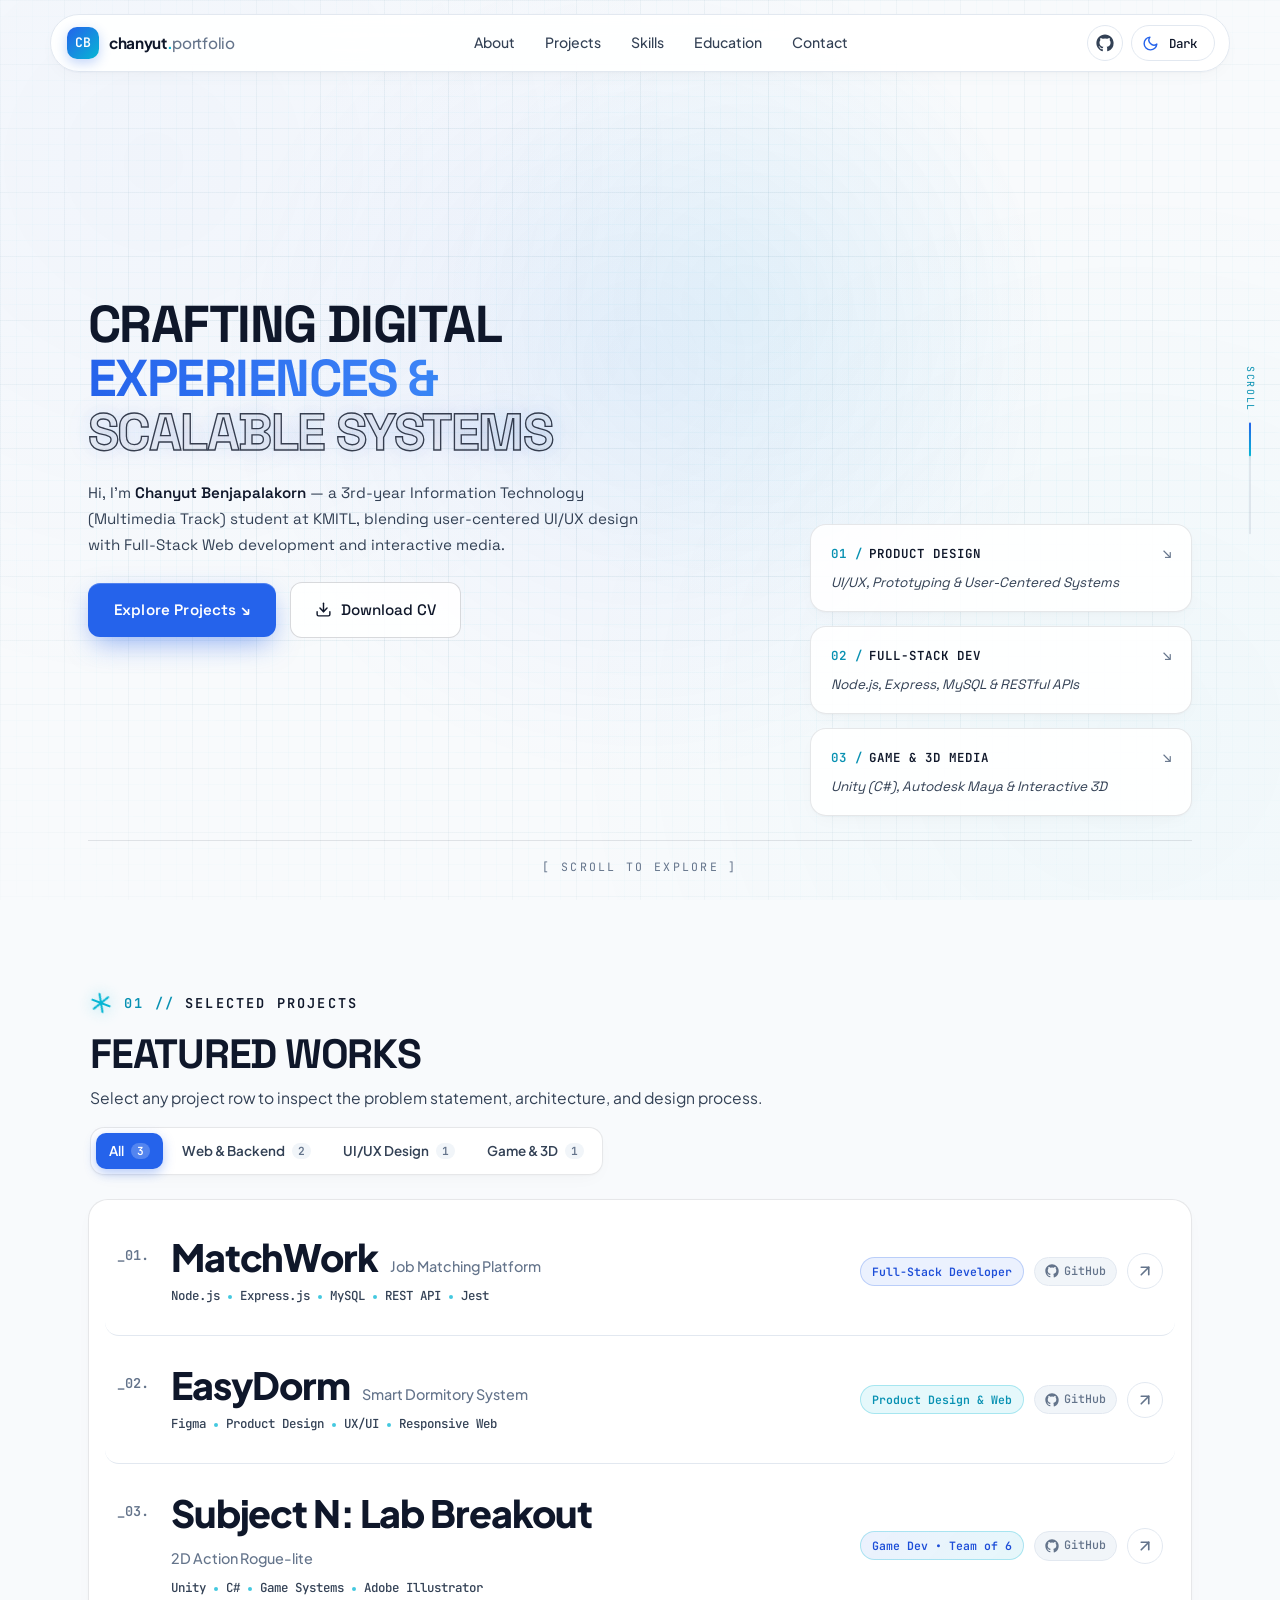
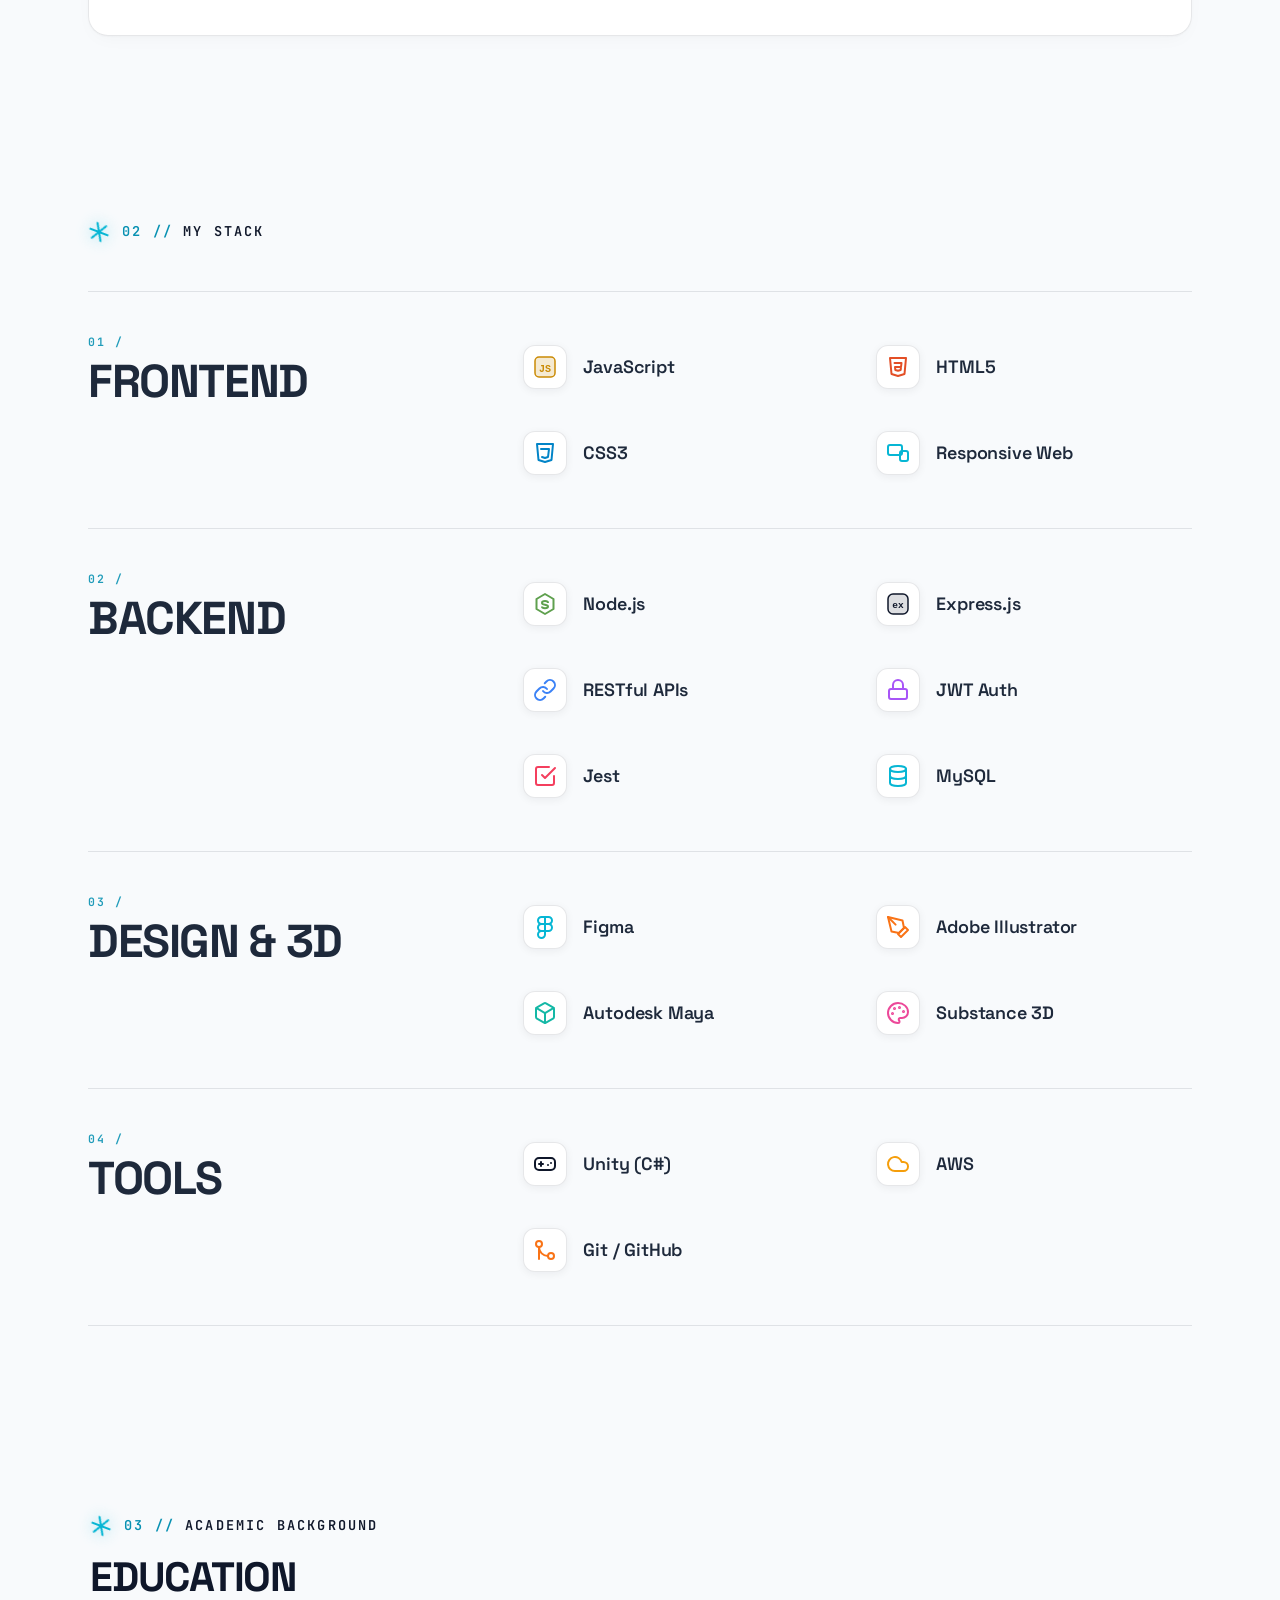
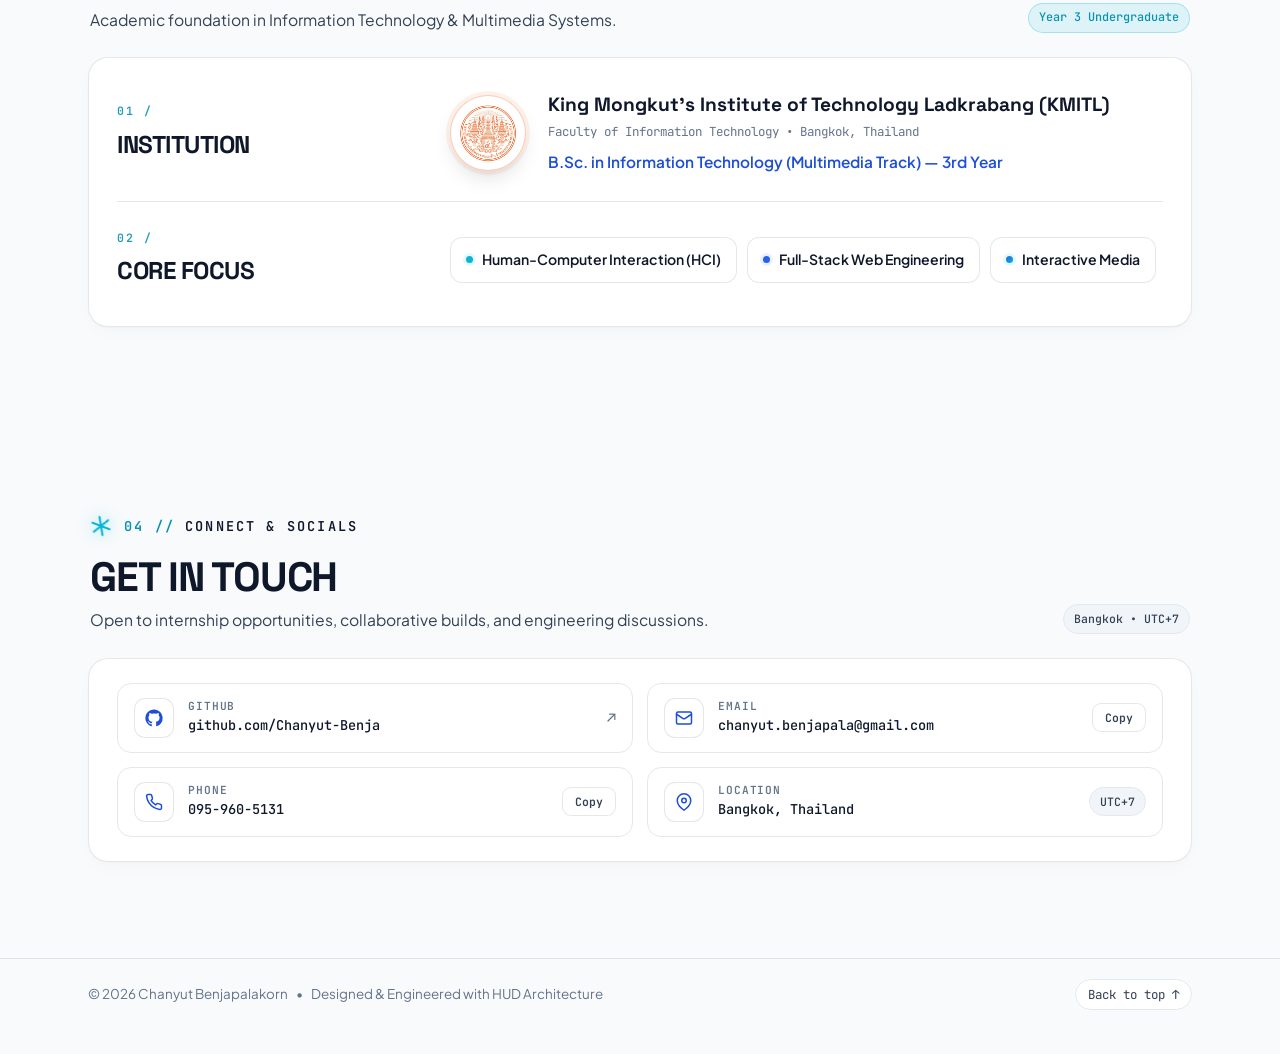
==== commit ed5cd028: "Add KMITL logo to Education section and update CV PDF" ====
--- a/index.html
+++ b/index.html
@@ -529,7 +529,7 @@
 
           <div class="stack-items">
             <div class="stack-item">
-              <span class="stack-icon" style="color: #EAB308;" aria-hidden="true">
+              <span class="stack-icon" style="color: #CA8A04;" aria-hidden="true">
                 <svg viewBox="0 0 24 24" width="18" height="18" fill="currentColor">
                   <rect x="2" y="2" width="20" height="20" rx="4" fill="currentColor" fill-opacity="0.18" stroke="currentColor" stroke-width="1.5"/>
                   <text x="12" y="16.5" text-anchor="middle" font-family="monospace" font-weight="700" font-size="10" fill="currentColor">JS</text>
@@ -775,11 +775,16 @@
           </div>
 
           <div class="edu-body">
-            <div class="edu-icon-box" aria-hidden="true">
-              <svg viewBox="0 0 24 24" width="24" height="24" fill="none" stroke="currentColor" stroke-width="1.9" stroke-linecap="round" stroke-linejoin="round">
-                <path d="M22 10v6M2 10l10-5 10 5-10 5z"></path>
-                <path d="M6 12v5c0 2 3 3 6 3s6-1 6-3v-5"></path>
-              </svg>
+            <div class="edu-icon-box edu-logo-box">
+              <img
+                src="assets/kmitl-logo.png"
+                alt="King Mongkut's Institute of Technology Ladkrabang (KMITL) Logo"
+                class="edu-logo-img"
+                width="76"
+                height="76"
+                loading="lazy"
+                decoding="async"
+              />
             </div>
 
             <div class="edu-details">
--- a/styles.css
+++ b/styles.css
@@ -5,35 +5,36 @@
 
 :root,
 [data-theme="light"] {
+  color-scheme: light;
   /* Core Palette — Light Mode */
   --bg-page: #F8FAFC;
   --bg-card: #FFFFFF;
   --bg-card-hover: #FFFFFF;
   --bg-subtle: #F1F5F9;
-  --bg-elevated: rgba(255, 255, 255, 0.84);
+  --bg-elevated: rgba(255, 255, 255, 0.92);
   --border-card: #E2E8F0;
   --border-hover: #CBD5E1;
 
   /* HUD Glass & Blueprint Variables — Light Mode */
-  --bg-hud-surface: rgba(255, 255, 255, 0.78);
-  --bg-hud-surface-hover: rgba(255, 255, 255, 0.96);
+  --bg-hud-surface: rgba(255, 255, 255, 0.90);
+  --bg-hud-surface-hover: rgba(255, 255, 255, 0.98);
   --border-hud: rgba(15, 23, 42, 0.10);
   --border-hud-glow: rgba(37, 99, 235, 0.45);
-  --grid-line-major: rgba(15, 23, 42, 0.045);
-  --grid-line-minor: rgba(6, 182, 212, 0.045);
-  --hero-outline-fill: rgba(15, 23, 42, 0.03);
-  --hero-outline-stroke: rgba(15, 23, 42, 0.68);
+  --grid-line-major: rgba(15, 23, 42, 0.035);
+  --grid-line-minor: rgba(6, 182, 212, 0.03);
+  --hero-outline-fill: rgba(15, 23, 42, 0.04);
+  --hero-outline-stroke: rgba(15, 23, 42, 0.82);
   --status-capsule-bg: rgba(6, 182, 212, 0.10);
   --status-capsule-border: rgba(6, 182, 212, 0.36);
   --status-capsule-text: #0E7490;
   --stack-icon-bg: #FFFFFF;
   --stack-icon-border: rgba(15, 23, 42, 0.10);
-  --stack-cat-muted: #64748B;
-  --stack-cat-visible: #334155;
+  --stack-cat-muted: #475569;
+  --stack-cat-visible: #1E293B;
   --stack-cat-hover: #0F172A;
   --stack-item-name: #1E293B;
-  --stack-item-hover-bg: rgba(255, 255, 255, 0.92);
-  --hud-btn-sec-bg: rgba(255, 255, 255, 0.78);
+  --stack-item-hover-bg: rgba(255, 255, 255, 0.96);
+  --hud-btn-sec-bg: rgba(255, 255, 255, 0.88);
   --hud-btn-sec-border: rgba(15, 23, 42, 0.16);
 
   /* Brand Accents */
@@ -85,6 +86,7 @@
 }
 
 [data-theme="dark"] {
+  color-scheme: dark;
   /* Core Palette — Dark Mode (hero.html deep space blueprint) */
   --bg-page: #070B14;
   --bg-card: #0D1424;
@@ -1742,7 +1744,7 @@
 .edu-body {
   display: flex;
   align-items: center;
-  gap: 18px;
+  gap: 22px;
 }
 
 .edu-icon-box {
@@ -1757,6 +1759,35 @@
   flex-shrink: 0;
 }
 
+.edu-icon-box.edu-logo-box {
+  width: 76px;
+  height: 76px;
+  padding: 4px;
+  border-radius: 50%;
+  background: #ffffff;
+  border: 1px solid rgba(234, 88, 12, 0.3);
+  box-shadow:
+    0 0 0 4px rgba(234, 88, 12, 0.08),
+    0 10px 24px -10px rgba(15, 23, 42, 0.25);
+  overflow: hidden;
+  transition: transform 0.25s cubic-bezier(0.22, 1, 0.36, 1), box-shadow 0.25s ease, border-color 0.25s ease;
+}
+
+.edu-hud-row:hover .edu-icon-box.edu-logo-box {
+  transform: translateY(-2px) scale(1.03);
+  border-color: rgba(234, 88, 12, 0.55);
+  box-shadow:
+    0 0 0 5px rgba(234, 88, 12, 0.14),
+    0 14px 28px -10px rgba(234, 88, 12, 0.28);
+}
+
+.edu-logo-img {
+  width: 100%;
+  height: 100%;
+  object-fit: contain;
+  display: block;
+}
+
 .edu-details {
   display: flex;
   flex-direction: column;
@@ -1831,6 +1862,8 @@
   display: flex;
   align-items: center;
   gap: 14px;
+  min-width: 0;
+  max-width: 100%;
   padding: 14px 16px;
   border-radius: 14px;
   background: transparent;
@@ -2567,14 +2600,35 @@
 
   .sp-row-right {
     width: 100%;
-    padding-left: 34px;
+    padding-left: 0;
     justify-content: space-between;
   }
 
   .sp-actions {
     width: 100%;
-    justify-content: space-between;
+    justify-content: flex-start;
     flex-wrap: wrap;
+    gap: 8px;
+  }
+
+  .sp-arrow {
+    margin-left: auto;
+  }
+
+  .sp-dot {
+    display: none;
+  }
+
+  .sp-stack {
+    gap: 6px;
+  }
+
+  .sp-stack > span:not(.sp-dot) {
+    padding: 3px 9px;
+    border-radius: 7px;
+    background: var(--bg-subtle);
+    border: 1px solid var(--border-card);
+    font-size: 0.72rem;
   }
 
   .hero-identity {
@@ -2611,17 +2665,16 @@
 
   .filter-bar {
     width: 100%;
-    overflow-x: auto;
-    flex-wrap: nowrap;
-    scrollbar-width: none;
-  }
-
-  .filter-bar::-webkit-scrollbar {
-    display: none;
+    flex-wrap: wrap;
+    justify-content: flex-start;
+    gap: 6px;
   }
 
   .filter-btn {
-    flex-shrink: 0;
+    flex: 0 1 auto;
+    height: 34px;
+    padding: 0 11px;
+    font-size: 0.8rem;
   }
 
   .sn-boon-row {
@@ -2668,6 +2721,19 @@
   .pd-nav-btn,
   .pd-github-cta {
     justify-content: center;
+  }
+
+  /* Keep all sections immediately visible on mobile without waiting for scroll-reveal */
+  .stack-hud-tag:not(.hud-tag-compact),
+  .hud-section-title,
+  .hud-section-subtitle,
+  .stack-row,
+  .stack-item,
+  .selected-project-row,
+  .edu-hud-row,
+  .contact-row {
+    opacity: 1;
+    transform: none;
   }
 }
 
@@ -2713,6 +2779,12 @@
   position: absolute;
   inset: 0;
   background:
+    radial-gradient(circle at 12% 18%, rgba(37, 99, 235, 0.035), transparent 40%),
+    radial-gradient(circle at 88% 82%, rgba(6, 182, 212, 0.035), transparent 42%);
+}
+
+[data-theme="dark"] .bg-vignette {
+  background:
     radial-gradient(circle at 12% 18%, rgba(37, 99, 235, 0.08), transparent 40%),
     radial-gradient(circle at 88% 82%, rgba(6, 182, 212, 0.08), transparent 42%);
 }
@@ -2727,7 +2799,7 @@
 .bg-glow-cobalt {
   background: radial-gradient(
     680px circle at var(--mx) var(--my),
-    rgba(37, 99, 235, 0.14),
+    rgba(37, 99, 235, 0.07),
     transparent 62%
   );
 }
@@ -2735,9 +2807,15 @@
 .bg-glow-cyan {
   background: radial-gradient(
     520px circle at calc(var(--mx2, var(--mx)) + 8%) calc(var(--my2, var(--my)) - 6%),
-    rgba(6, 182, 212, 0.11),
+    rgba(6, 182, 212, 0.055),
     transparent 58%
   );
+}
+
+@media (hover: none) and (pointer: coarse) {
+  [data-theme="light"] .bg-glow-mouse {
+    opacity: 0.45;
+  }
 }
 
 [data-theme="dark"] .bg-glow-cobalt {
@@ -2807,6 +2885,7 @@
 
 /* Hero Section (Asymmetrical Split) */
 .hero-section {
+  scroll-margin-top: 88px;
   min-height: calc(100vh - 72px);
   min-height: calc(100dvh - 72px);
   display: flex;
@@ -3213,6 +3292,7 @@
   max-width: 1400px;
   margin: 0 auto;
   padding: 88px 88px 96px;
+  scroll-margin-top: 84px;
 }
 
 .stack-header {
@@ -3617,10 +3697,13 @@
   .focus-card:hover {
     transform: translateX(-4px);
   }
+  .stack-header {
+    margin-bottom: 24px;
+  }
   .stack-row {
     grid-template-columns: 1fr;
-    gap: 20px;
-    padding: 30px 0;
+    gap: 16px;
+    padding: 24px 0;
   }
   .stack-items {
     grid-template-columns: repeat(2, minmax(0, 1fr));
@@ -3671,12 +3754,62 @@
     padding: 6px 16px;
   }
   .hud-glass-card.contact-hud-card {
-    padding: 16px;
+    padding: 14px;
+  }
+  .contact-row {
+    padding: 12px 12px;
+    gap: 10px;
+  }
+  .contact-row-main {
+    gap: 10px;
+  }
+  .contact-icon {
+    width: 34px;
+    height: 34px;
+  }
+  .contact-value {
+    font-size: 0.78rem;
+  }
+  .mini-copy-btn {
+    padding: 5px 10px;
+    font-size: 0.7rem;
+  }
+  .site-footer.hud-section {
+    flex-direction: column;
+    align-items: flex-start;
+    gap: 14px;
+  }
+  .footer-left {
+    flex-direction: column;
+    align-items: flex-start;
+    gap: 4px;
+  }
+  .footer-sep {
+    display: none;
+  }
+  .pd-topbar {
+    gap: 10px;
+  }
+  .pd-topbar-meta {
+    gap: 6px;
+  }
+  .pd-topbar-meta .role-badge {
+    white-space: nowrap;
+    font-size: 0.7rem;
+    padding: 4px 9px;
+  }
+  .pd-topbar-meta .mono-tag {
+    font-size: 0.7rem;
+    padding: 4px 8px;
   }
   .edu-body {
     flex-direction: column;
     align-items: flex-start;
-    gap: 12px;
+    gap: 14px;
+  }
+  .edu-icon-box.edu-logo-box {
+    width: 64px;
+    height: 64px;
   }
 }
 
